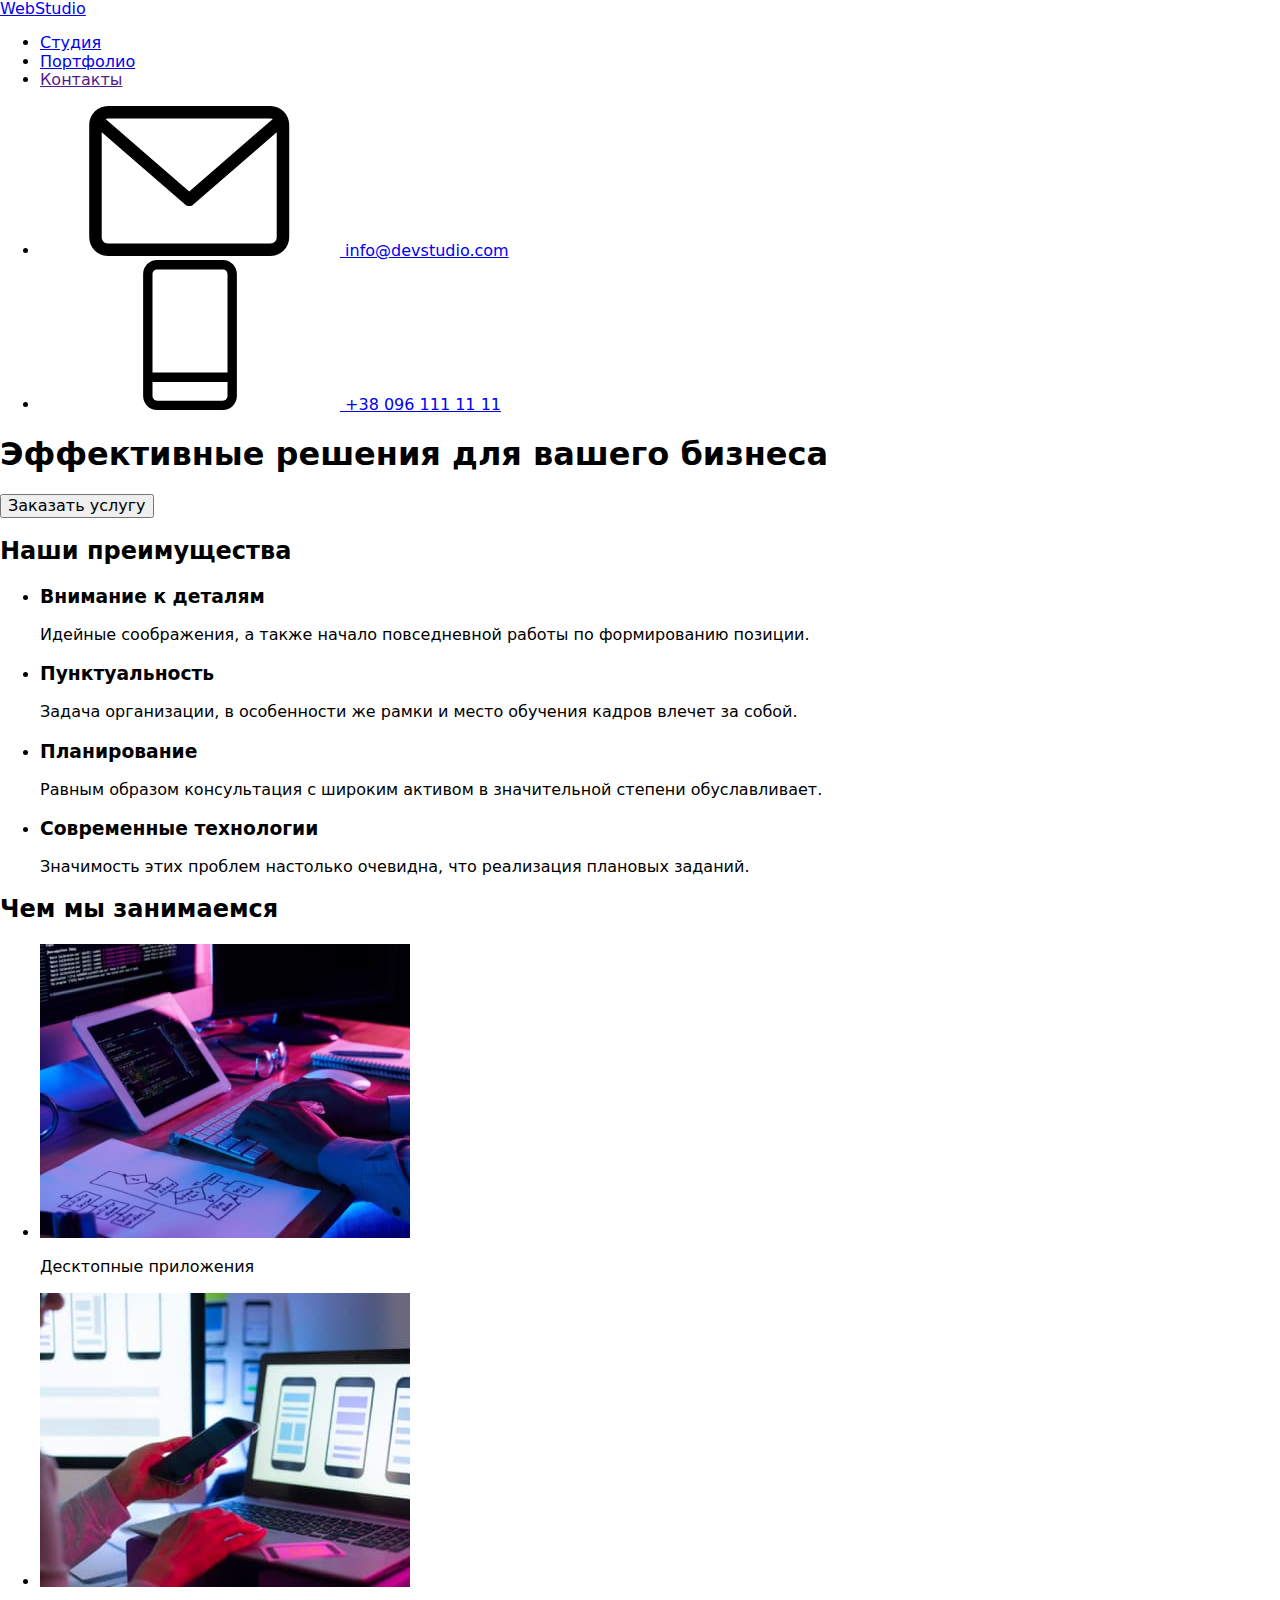
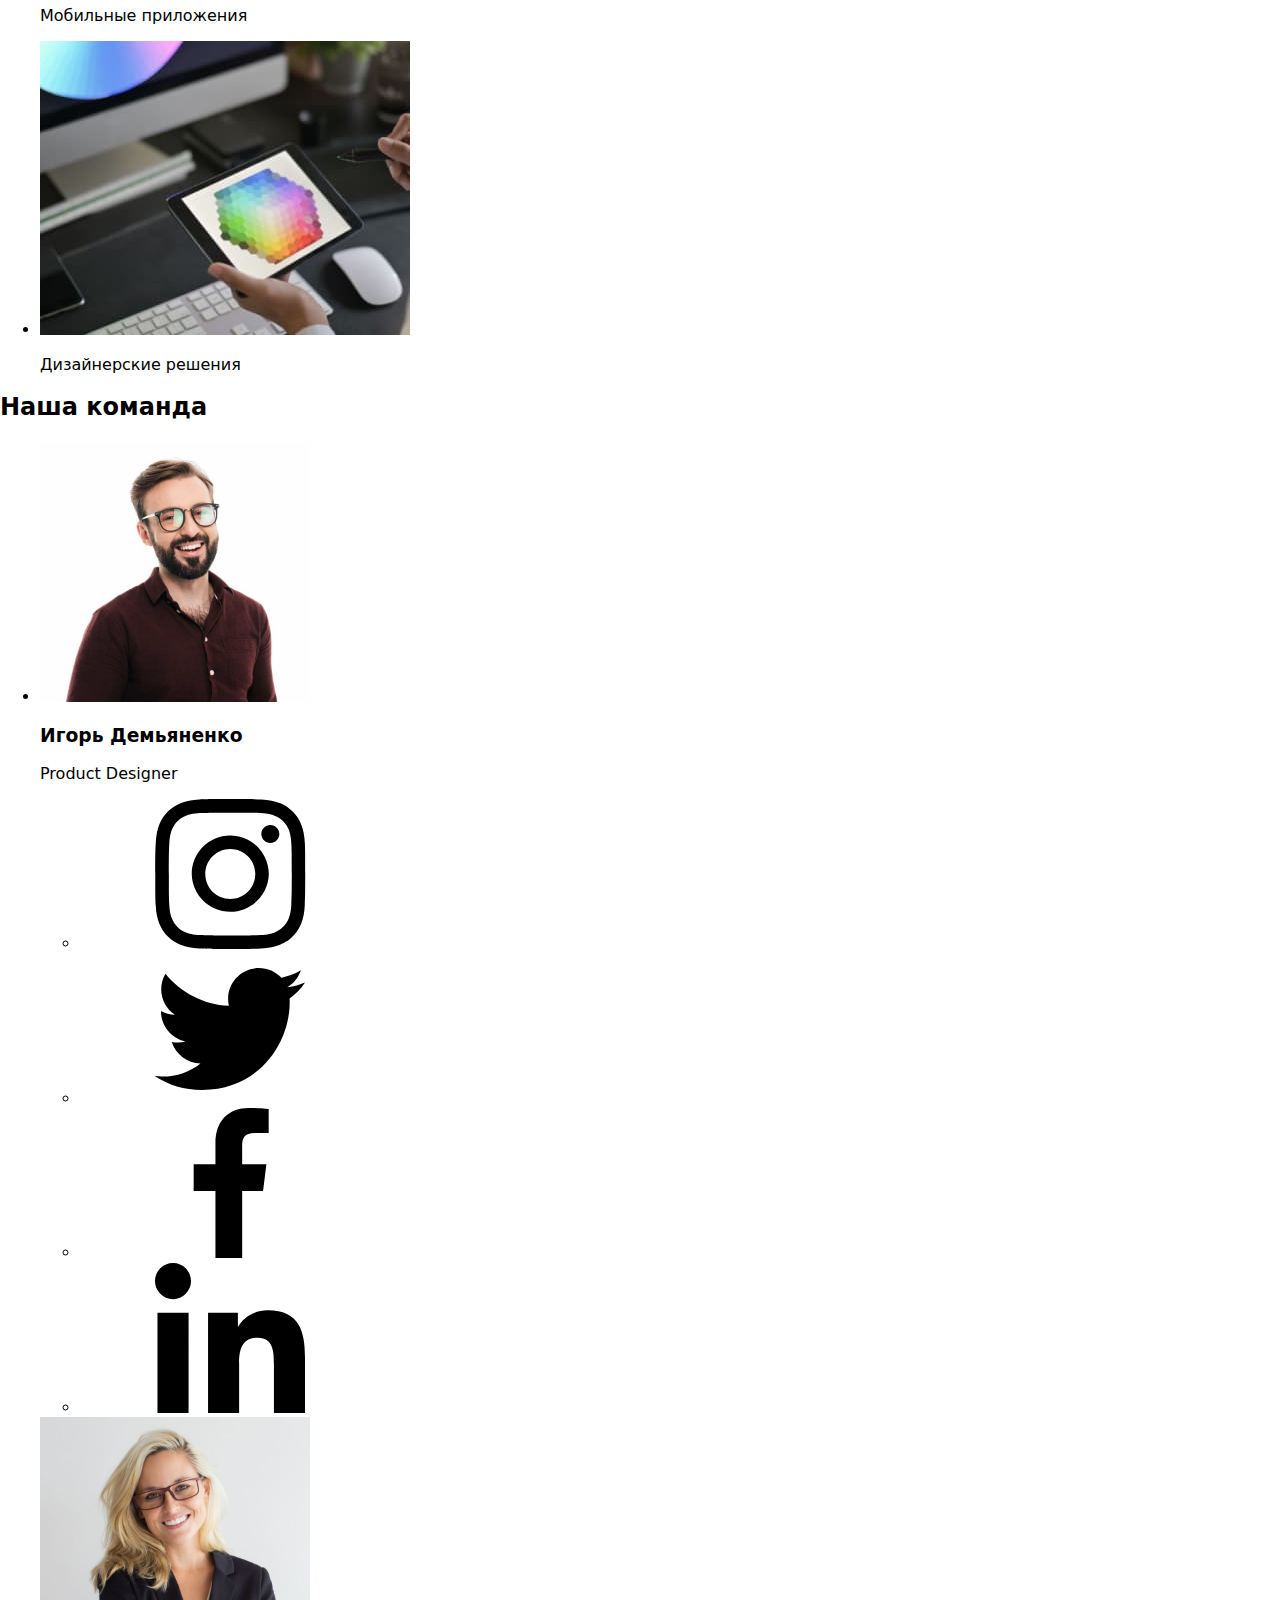
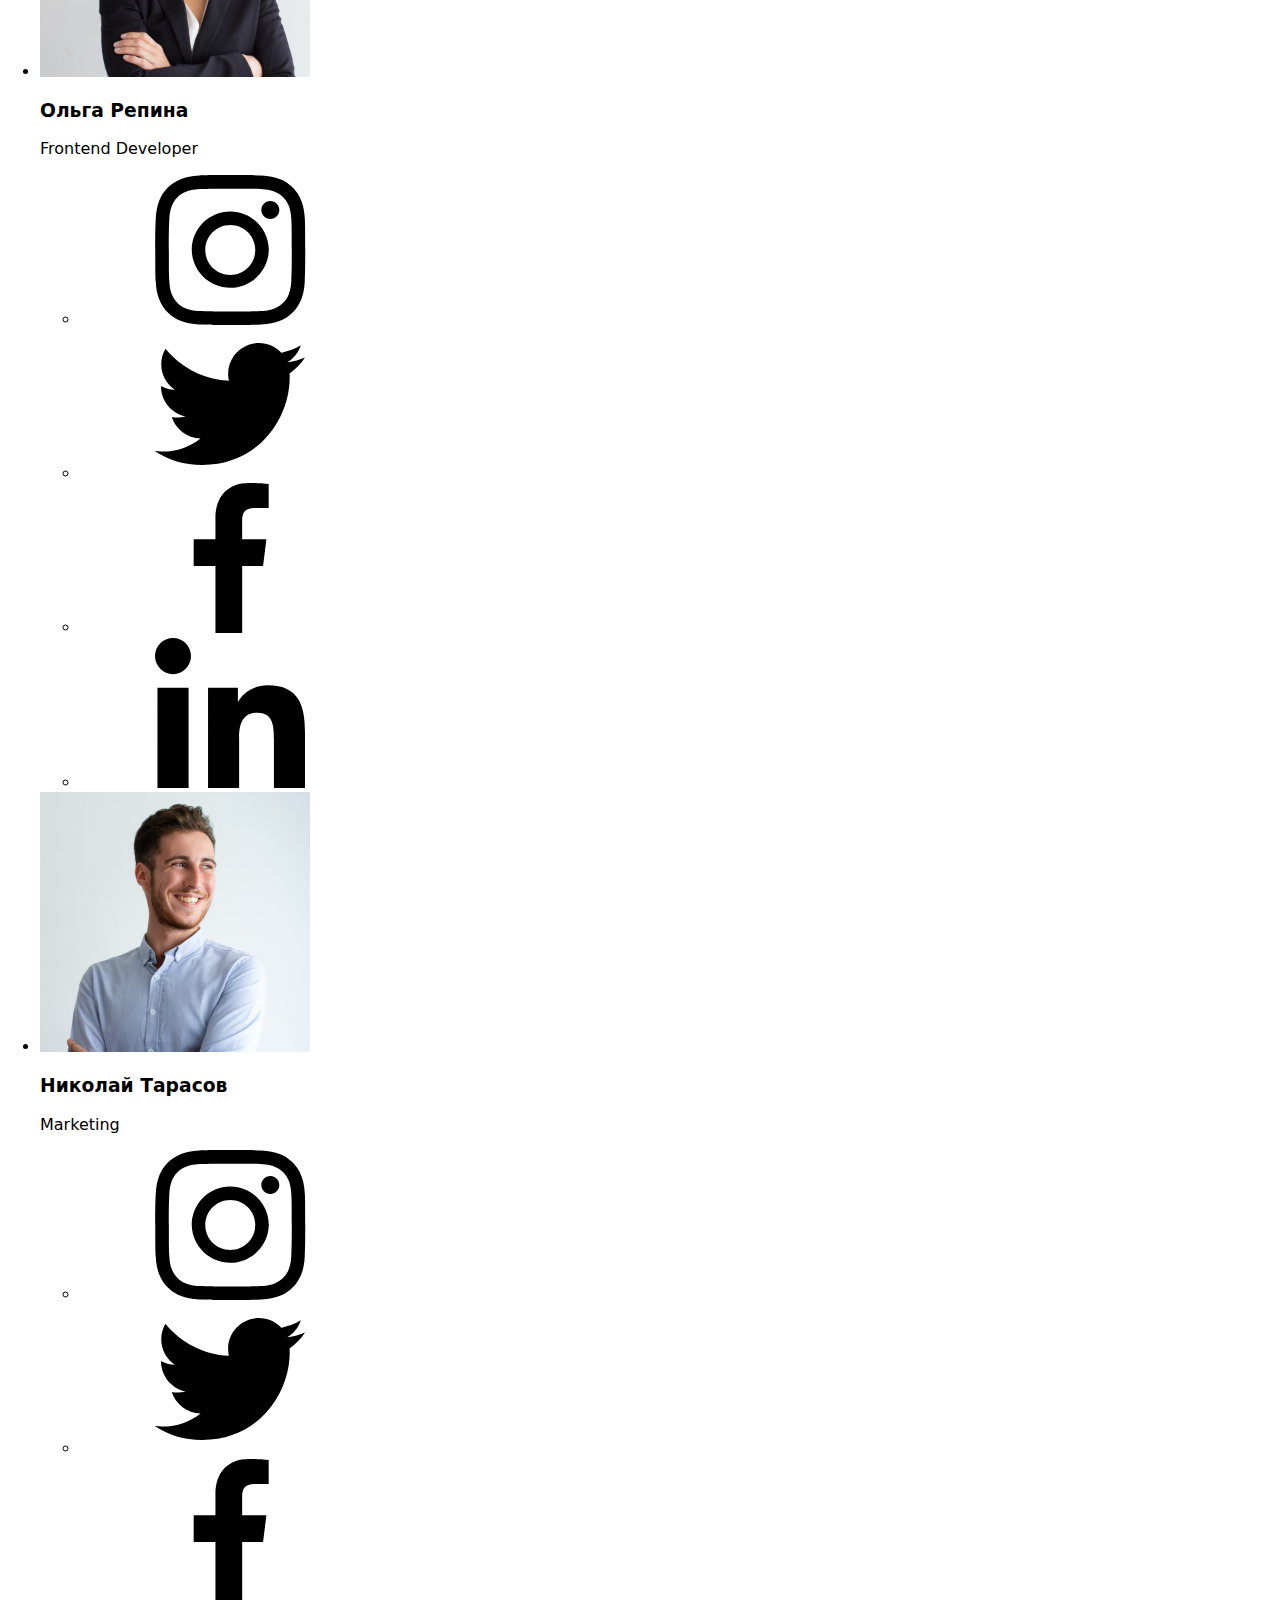
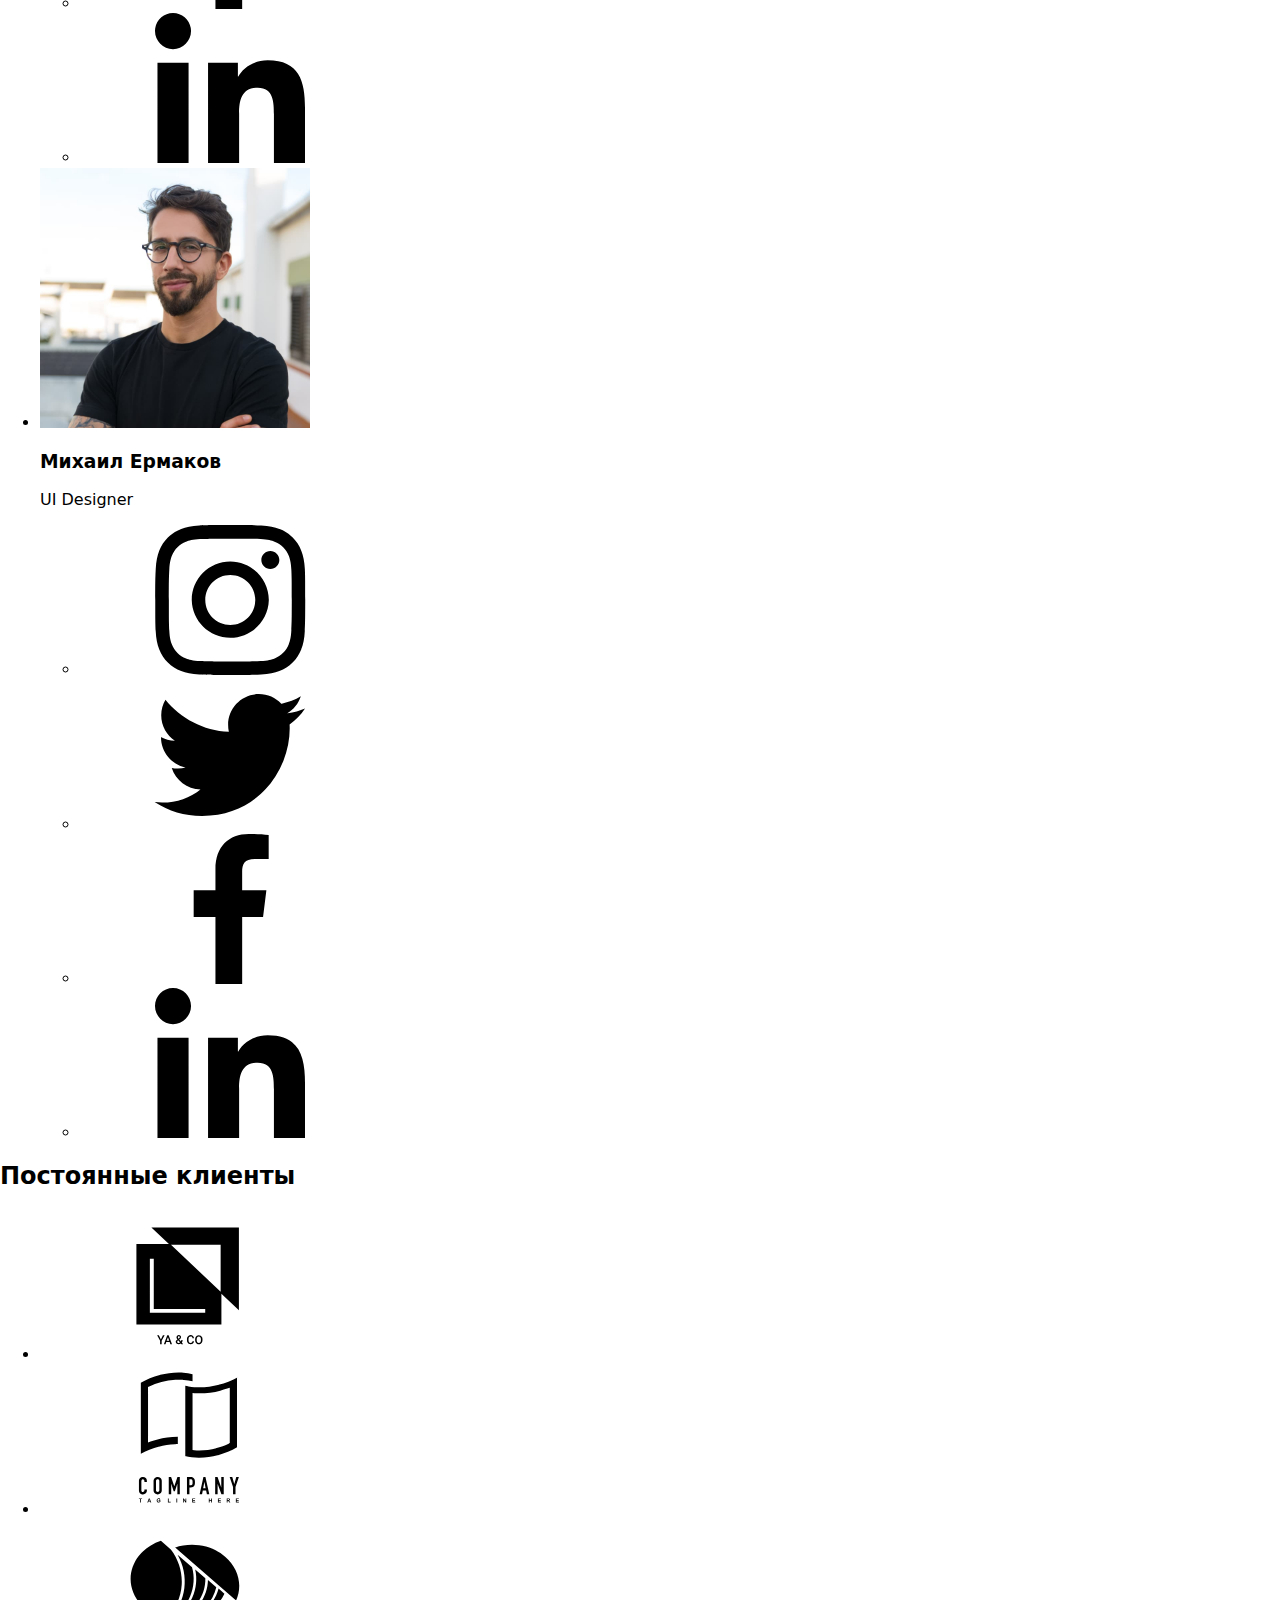
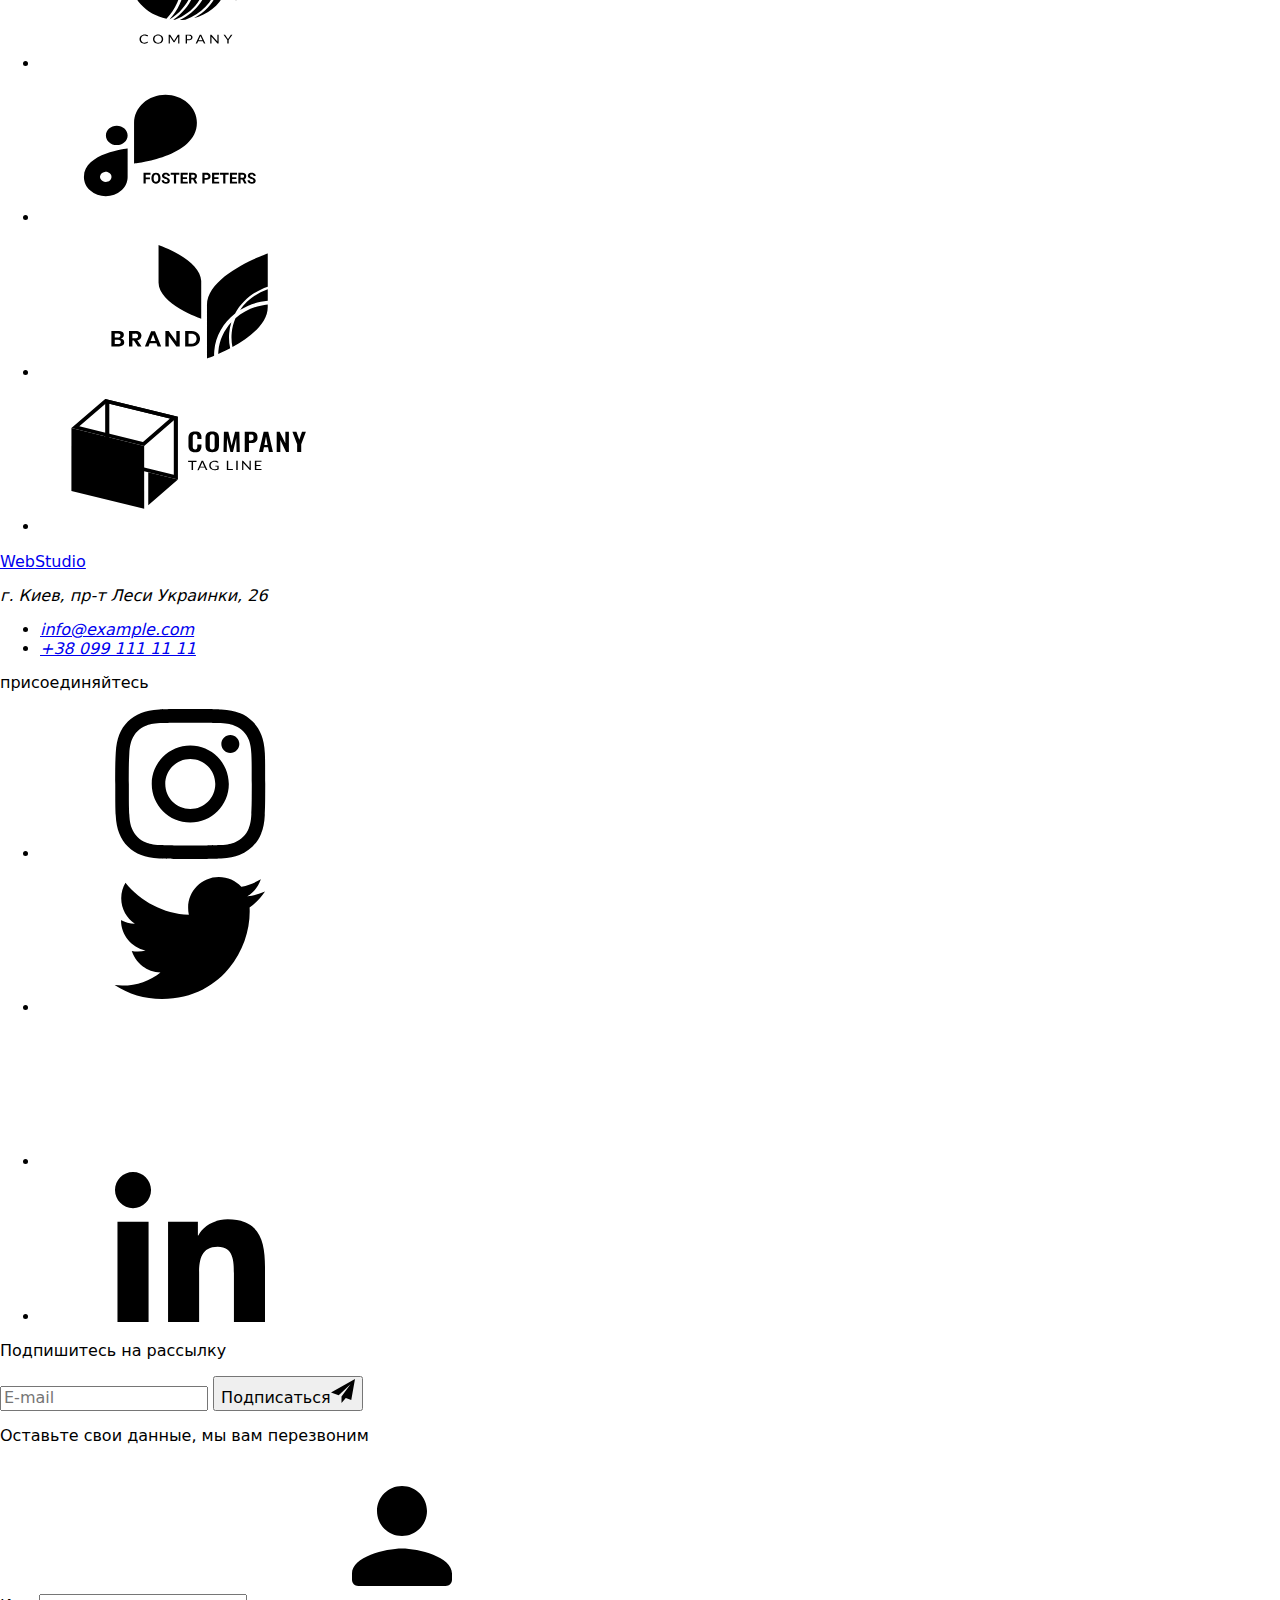
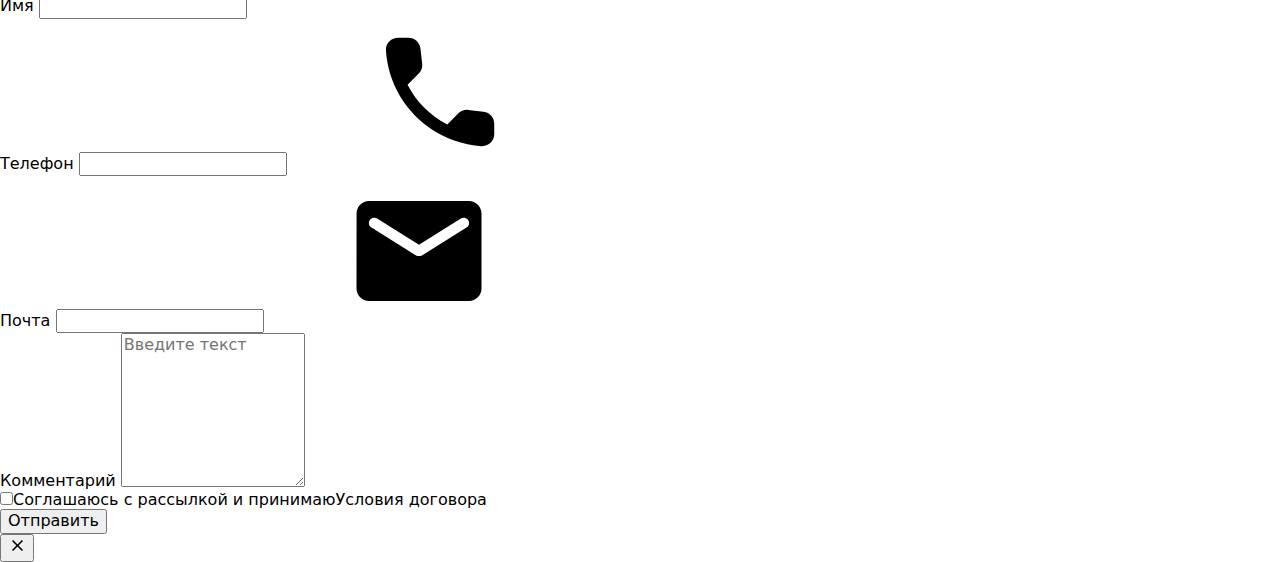
==== index.html @ dcd9d7fb "добавляет стартовые файлы" ====
<!DOCTYPE html>
<html lang="ru">
  <head>
    <meta charset="UTF-8" />
    <meta http-equiv="X-UA-Compatible" content="IE=edge" />
    <meta name="viewport" content="width=device-width, initial-scale=1.0" />
    <title>WebStudio</title>
    <link
      href="https://fonts.googleapis.com/css2?family=Raleway:wght@700&family=Roboto:wght@400;500;700;900&display=swap"
      rel="stylesheet"
    />
    <link
      rel="stylesheet"
      href="https://cdnjs.cloudflare.com/ajax/libs/modern-normalize/1.1.0/modern-normalize.min.css"
    />
    <link rel="stylesheet" href="./css/styless.css" />
  </head>
  <body>
    <header class="header">
      <div class="container">
        <nav class="navigation">
          <a href="./index.html" class="logo"
            >Web<span class="logo__text logo__text--black">Studio</span>
          </a>
          <ul class="navigator__list">
            <li class="navigator__item">
              <a href="./index.html" class="navigator__link navigator__link--current">Студия</a>
            </li>
            <li class="navigator__item">
              <a href="./portfolio.html" class="navigator__link">Портфолио</a>
            </li>
            <li class="navigator__item"><a href="" class="navigator__link">Контакты</a></li>
          </ul>
        </nav>
        <ul class="address">
          <li class="address__item">
            <a href="mailto:https://info@devstudio.com" class="address__link"
              ><svg class="address__icon"><use href="./images/icons.svg#envelopehover"></use></svg>
              info@devstudio.com</a
            >
          </li>
          <li class="address__item">
            <a href="tel:+380961111111" class="address__link"
              ><svg class="address__icon">
                <use href="./images/icons.svg#mob"></use>
              </svg>
              +38 096 111 11 11</a
            >
          </li>
        </ul>
      </div>
    </header>
    <main class="main">
      <section class="section">
        <div class="container">
          <h1 class="hero">Эффективные решения для вашего бизнеса</h1>
          <button type="button" class="button prymery" data-modal-open>Заказать услугу</button>
        </div>
      </section>
      <section class="section">
        <div class="container">
          <h2 class="visually-hidden section-tittle">Наши преимущества</h2>
          <ul class="feature list">
            <li class="item icon-antenna">
              <h3 class="tittle">Внимание к деталям</h3>
              <p class="text">
                Идейные соображения, а также начало повседневной работы по формированию позиции.
              </p>
            </li>
            <li class="item icon-clock">
              <h3 class="tittle">Пунктуальность</h3>
              <p class="text">
                Задача организации, в особенности же рамки и место обучения кадров влечет за собой.
              </p>
            </li>
            <li class="item icon-diagram">
              <h3 class="tittle">Планирование</h3>
              <p class="text">
                Равным образом консультация с широким активом в значительной степени обуславливает.
              </p>
            </li>
            <li class="item icon-astronaut">
              <h3 class="tittle">Современные технологии</h3>
              <p class="text">
                Значимость этих проблем настолько очевидна, что реализация плановых заданий.
              </p>
            </li>
          </ul>
        </div>
      </section>
      <section class="section">
        <div class="container">
          <h2 class="section-tittle">Чем мы занимаемся</h2>
          <ul class="studio list">
            <li class="items">
              <div class="thumbs">
                <img src="./images/logo1.jpg" alt="Десктопные приложения" width="370" />
                <p class="text-thumbs">Десктопные приложения</p>
              </div>
            </li>

            <li class="items">
              <div class="thumbs">
                <img src="./images/logo2.jpg" alt="Мобильные приложения" width="370" />
                <p class="text-thumbs">Мобильные приложения</p>
              </div>
            </li>
            <li class="items">
              <div class="thumbs">
                <img src="./images/logo3.jpg" alt="Дизайнерские решения" width="370" />
                <p class="text-thumbs">Дизайнерские решения</p>
              </div>
            </li>
          </ul>
        </div>
      </section>
      <section class="section-comand">
        <div class="container">
          <h2 class="section-tittle">Наша команда</h2>
          <ul class="cards list">
            <li class="command">
              <img src="./images/prdes.jpg" alt="Игорь Демьяненко" width="270" />
              <div class="card-contents">
                <h3 class="tittle-command">Игорь Демьяненко</h3>
                <p class="text-studio">Product Designer</p>
                <ul class="actions">
                  <li class="item-social">
                    <a
                      class="social"
                      href=""
                      target="_blank"
                      rel="noopener noreferrer"
                      aria-label="Instagram"
                      ><svg class="social-icon">
                        <use href="./images/icons.svg#instagram"></use>
                      </svg>
                    </a>
                  </li>
                  <li class="item-social">
                    <a
                      class="social"
                      href=""
                      target="_blank"
                      rel="noopener noreferrer"
                      aria-label="Twitter"
                      ><svg class="social-icon"><use href="./images/icons.svg#twitter"></use></svg>
                    </a>
                  </li>
                  <li class="item-social">
                    <a
                      class="social"
                      href=""
                      target="_blank"
                      rel="noopener noreferrer"
                      aria-label="Facebook"
                      ><svg class="social-icon"><use href="./images/icons.svg#facebook"></use></svg>
                    </a>
                  </li>
                  <li class="item-social">
                    <a
                      class="social"
                      href=""
                      target="_blank"
                      rel="noopener noreferrer"
                      aria-label="Linkedin"
                      ><svg class="social-icon"><use href="./images/icons.svg#linkedin"></use></svg>
                    </a>
                  </li>
                </ul>
              </div>
            </li>
            <li class="command">
              <img src="./images/frdev.jpg" alt="Ольга Репина" width="270" />
              <div class="card-contents">
                <h3 class="tittle-command">Ольга Репина</h3>
                <p class="text-studio">Frontend Developer</p>
                <ul class="actions">
                  <li class="item-social">
                    <a
                      class="social"
                      href=""
                      target="_blank"
                      rel="noopener noreferrer"
                      aria-label="Instagram"
                      ><svg class="social-icon">
                        <use href="./images/icons.svg#instagram"></use>
                      </svg>
                    </a>
                  </li>
                  <li class="item-social">
                    <a
                      class="social"
                      href=""
                      target="_blank"
                      rel="noopener noreferrer"
                      aria-label="Twitter"
                      ><svg class="social-icon"><use href="./images/icons.svg#twitter"></use></svg>
                    </a>
                  </li>
                  <li class="item-social">
                    <a
                      class="social"
                      href=""
                      target="_blank"
                      rel="noopener noreferrer"
                      aria-label="Facebook"
                      ><svg class="social-icon"><use href="./images/icons.svg#facebook"></use></svg>
                    </a>
                  </li>
                  <li class="item-social">
                    <a
                      class="social"
                      href=""
                      target="_blank"
                      rel="noopener noreferrer"
                      aria-label="Linkedin"
                      ><svg class="social-icon"><use href="./images/icons.svg#linkedin"></use></svg>
                    </a>
                  </li>
                </ul>
              </div>
            </li>
            <li class="command">
              <img src="./images/marc.jpg" alt="Николай Тарасов" width="270" />
              <div class="card-contents">
                <h3 class="tittle-command">Николай Тарасов</h3>
                <p class="text-studio">Marketing</p>
                <ul class="actions">
                  <li class="item-social">
                    <a
                      class="social"
                      href=""
                      target="_blank"
                      rel="noopener noreferrer"
                      aria-label="Instagram"
                      ><svg class="social-icon">
                        <use href="./images/icons.svg#instagram"></use>
                      </svg>
                    </a>
                  </li>
                  <li class="item-social">
                    <a
                      class="social"
                      href=""
                      target="_blank"
                      rel="noopener noreferrer"
                      aria-label="Twitter"
                      ><svg class="social-icon"><use href="./images/icons.svg#twitter"></use></svg>
                    </a>
                  </li>
                  <li class="item-social">
                    <a
                      class="social"
                      href=""
                      target="_blank"
                      rel="noopener noreferrer"
                      aria-label="Facebook"
                      ><svg class="social-icon"><use href="./images/icons.svg#facebook"></use></svg>
                    </a>
                  </li>
                  <li class="item-social">
                    <a
                      class="social"
                      href=""
                      target="_blank"
                      rel="noopener noreferrer"
                      aria-label="Linkedin"
                      ><svg class="social-icon"><use href="./images/icons.svg#linkedin"></use></svg>
                    </a>
                  </li>
                </ul>
              </div>
            </li>
            <li class="command">
              <img src="./images/ui.jpg" alt="Михаил Ермаков" width="270" />
              <div class="card-contents">
                <h3 class="tittle-command">Михаил Ермаков</h3>
                <p class="text-studio">UI Designer</p>
                <ul class="actions">
                  <li class="item-social">
                    <a
                      class="social"
                      href=""
                      target="_blank"
                      rel="noopener noreferrer"
                      aria-label="Instagram"
                      ><svg class="social-icon">
                        <use href="./images/icons.svg#instagram"></use>
                      </svg>
                    </a>
                  </li>
                  <li class="item-social">
                    <a
                      class="social"
                      href=""
                      target="_blank"
                      rel="noopener noreferrer"
                      aria-label="Twitter"
                      ><svg class="social-icon"><use href="./images/icons.svg#twitter"></use></svg>
                    </a>
                  </li>
                  <li class="item-social">
                    <a
                      class="social"
                      href=""
                      target="_blank"
                      rel="noopener noreferrer"
                      aria-label="Facebook"
                      ><svg class="social-icon"><use href="./images/icons.svg#facebook"></use></svg>
                    </a>
                  </li>
                  <li class="item-social">
                    <a
                      class="social"
                      href=""
                      target="_blank"
                      rel="noopener noreferrer"
                      aria-label="Linkedin"
                      ><svg class="social-icon"><use href="./images/icons.svg#linkedin"></use></svg>
                    </a>
                  </li>
                </ul>
              </div>
            </li>
          </ul>
        </div>
      </section>
      <section class="section">
        <div class="container">
          <h2 class="section-tittle">Постоянные клиенты</h2>
          <ul class="actions">
            <li class="item-clients">
              <a class="clients" href="" target="_blank" rel="noopener noreferrer" aria-label=""
                ><svg class="clients-icon">
                  <use href="./images/icons.svg#logo"></use>
                </svg>
              </a>
            </li>
            <li class="item-clients">
              <a class="clients" href="" target="_blank" rel="noopener noreferrer" aria-label="">
                <svg class="clients-icon"><use href="./images/icons.svg#logo1"></use></svg>
              </a>
            </li>
            <li class="item-clients">
              <a class="clients" href="" target="_blank" rel="noopener noreferrer" aria-label="">
                <svg class="clients-icon"><use href="./images/icons.svg#logo2"></use></svg>
              </a>
            </li>
            <li class="item-clients">
              <a class="clients" href="" target="_blank" rel="noopener noreferrer" aria-label="">
                <svg class="clients-icon"><use href="./images/icons.svg#logo3"></use></svg>
              </a>
            </li>
            <li class="item-clients">
              <a class="clients" href="" target="_blank" rel="noopener noreferrer" aria-label="">
                <svg class="clients-icon"><use href="./images/icons.svg#logo4"></use></svg>
              </a>
            </li>
            <li class="item-clients">
              <a class="clients" href="" target="_blank" rel="noopener noreferrer" aria-label="">
                <svg class="clients-icon"><use href="./images/icons.svg#logo5"></use></svg>
              </a>
            </li>
          </ul>
        </div>
      </section>
    </main>
    <footer class="footer">
      <div class="container foot">
        <div class="list-address">
          <a href="./index.html" class="logo link">Web<span class="logo-white">Studio</span></a>
          <address>
            <p class="text-foot">г. Киев, пр-т Леси Украинки, 26</p>
            <ul class="address list">
              <li class="address">
                <a href="mailto:info@example.com" class="address-link">info@example.com</a>
              </li>
              <li class="address">
                <a href="tel:+380961111111" class="address-link">+38 099 111 11 11</a>
              </li>
            </ul>
          </address>
        </div>
        <div class="join-icon">
          <p class="join">присоединяйтесь</p>
          <ul class="actions">
            <li class="item-footer">
              <a
                class="social"
                href=""
                target="_blank"
                rel="noopener noreferrer"
                aria-label="Instagram"
                ><svg class="icon-footer"><use href="./images/icons.svg#instagram1"></use></svg>
              </a>
            </li>
            <li class="item-footer">
              <a
                class="social"
                href=""
                target="_blank"
                rel="noopener noreferrer"
                aria-label="Twitter"
                ><svg class="icon-footer"><use href="./images/icons.svg#twitter1"></use></svg>
              </a>
            </li>
            <li class="item-footer">
              <a
                class="social"
                href=""
                target="_blank"
                rel="noopener noreferrer"
                aria-label="Facebook"
                ><svg class="icon-footer"><use href="./images/icons.svg#facebook1"></use></svg>
              </a>
            </li>
            <li class="item-footer">
              <a
                class="social"
                href=""
                target="_blank"
                rel="noopener noreferrer"
                aria-label="Linkedin"
                ><svg class="icon-footer"><use href="./images/icons.svg#linkedin1"></use></svg>
              </a>
            </li>
          </ul>
        </div>
        <div class="send">
          <p class="send-text">Подпишитесь на рассылку</p>
          <form>
            <input class="send-input" type="email" placeholder="E-mail" />
            <button class="send-button" type="button">
              Подписаться<svg class="send-icon" width="24" height="24">
                <use href="./images/icons.svg#send"></use>
              </svg>
            </button>
          </form>
        </div>
      </div>
    </footer>
    <div class="backdrop is-hidden" data-modal>
      <div class="modal">
        <form class="form">
          <p class="text-modal">Оставьте свои данные, мы вам перезвоним</p>
          <div class="form-field">
            <label class="form-label" for="name">Имя</label>
            <input class="form-input" type="text" name="name" id="name" />
            <label class="form-icon" for="name">
              <svg class="input-svg"><use href="./images/icons.svg#person"></use></svg>
            </label>
          </div>
          <div class="form-field">
            <label class="form-label" for="tel">Телефон</label>
            <input class="form-input" type="tel" name="tel" id="tel" />
            <label class="form-icon"
              ><svg class="input-svg"><use href="./images/icons.svg#phone"></use></svg>
            </label>
          </div>
          <div class="form-field">
            <label class="form-label" for="mail">Почта</label>
            <input class="form-input" type="email" name="mail" id="mail" />
            <label class="form-icon"
              ><svg class="input-svg"><use href="./images/icons.svg#email"></use></svg>
            </label>
          </div>
          <div class="textarea-field">
            <label class="form-label" for="comment">Комментарий</label>
            <textarea
              class="textarea"
              name="comment"
              id="comment"
              rows="8"
              placeholder="Введите текст"
            ></textarea>
          </div>
          <div class="form-field">
            <label class="checkbox-label">
              <input class="checkbox" type="checkbox" name="check" /><span class="check-icon"></span
              >Соглашаюсь с рассылкой и принимаю<span class="conditions"
                >Условия договора</span
              ></label
            >
          </div>
          <button class="submit" type="submit">Отправить</button>
        </form>

        <button class="close" data-modal-close>
          <svg class="icon-close" width="18px" height="18px">
            <use href="./images/icons.svg#close3"></use>
          </svg>
        </button>
      </div>
    </div>

    <script src="./js/modal.js"></script>
  </body>
</html>
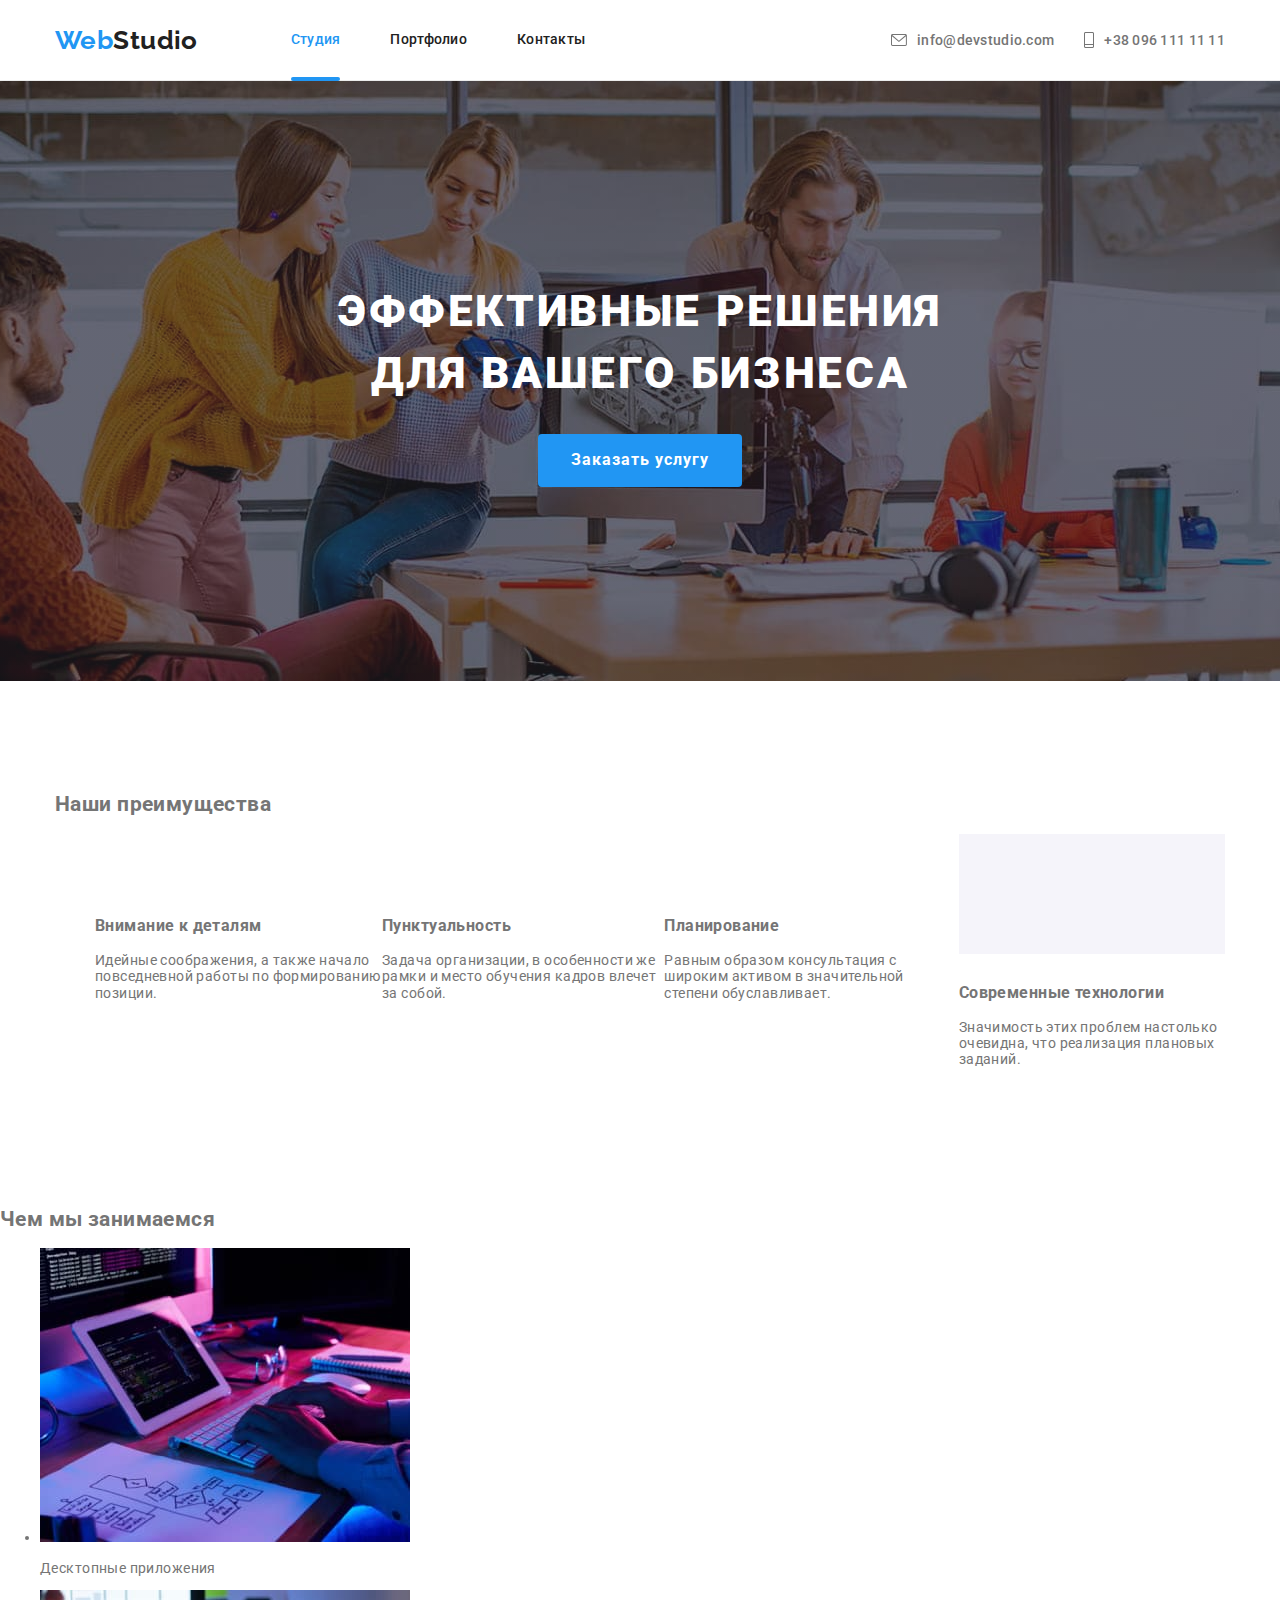
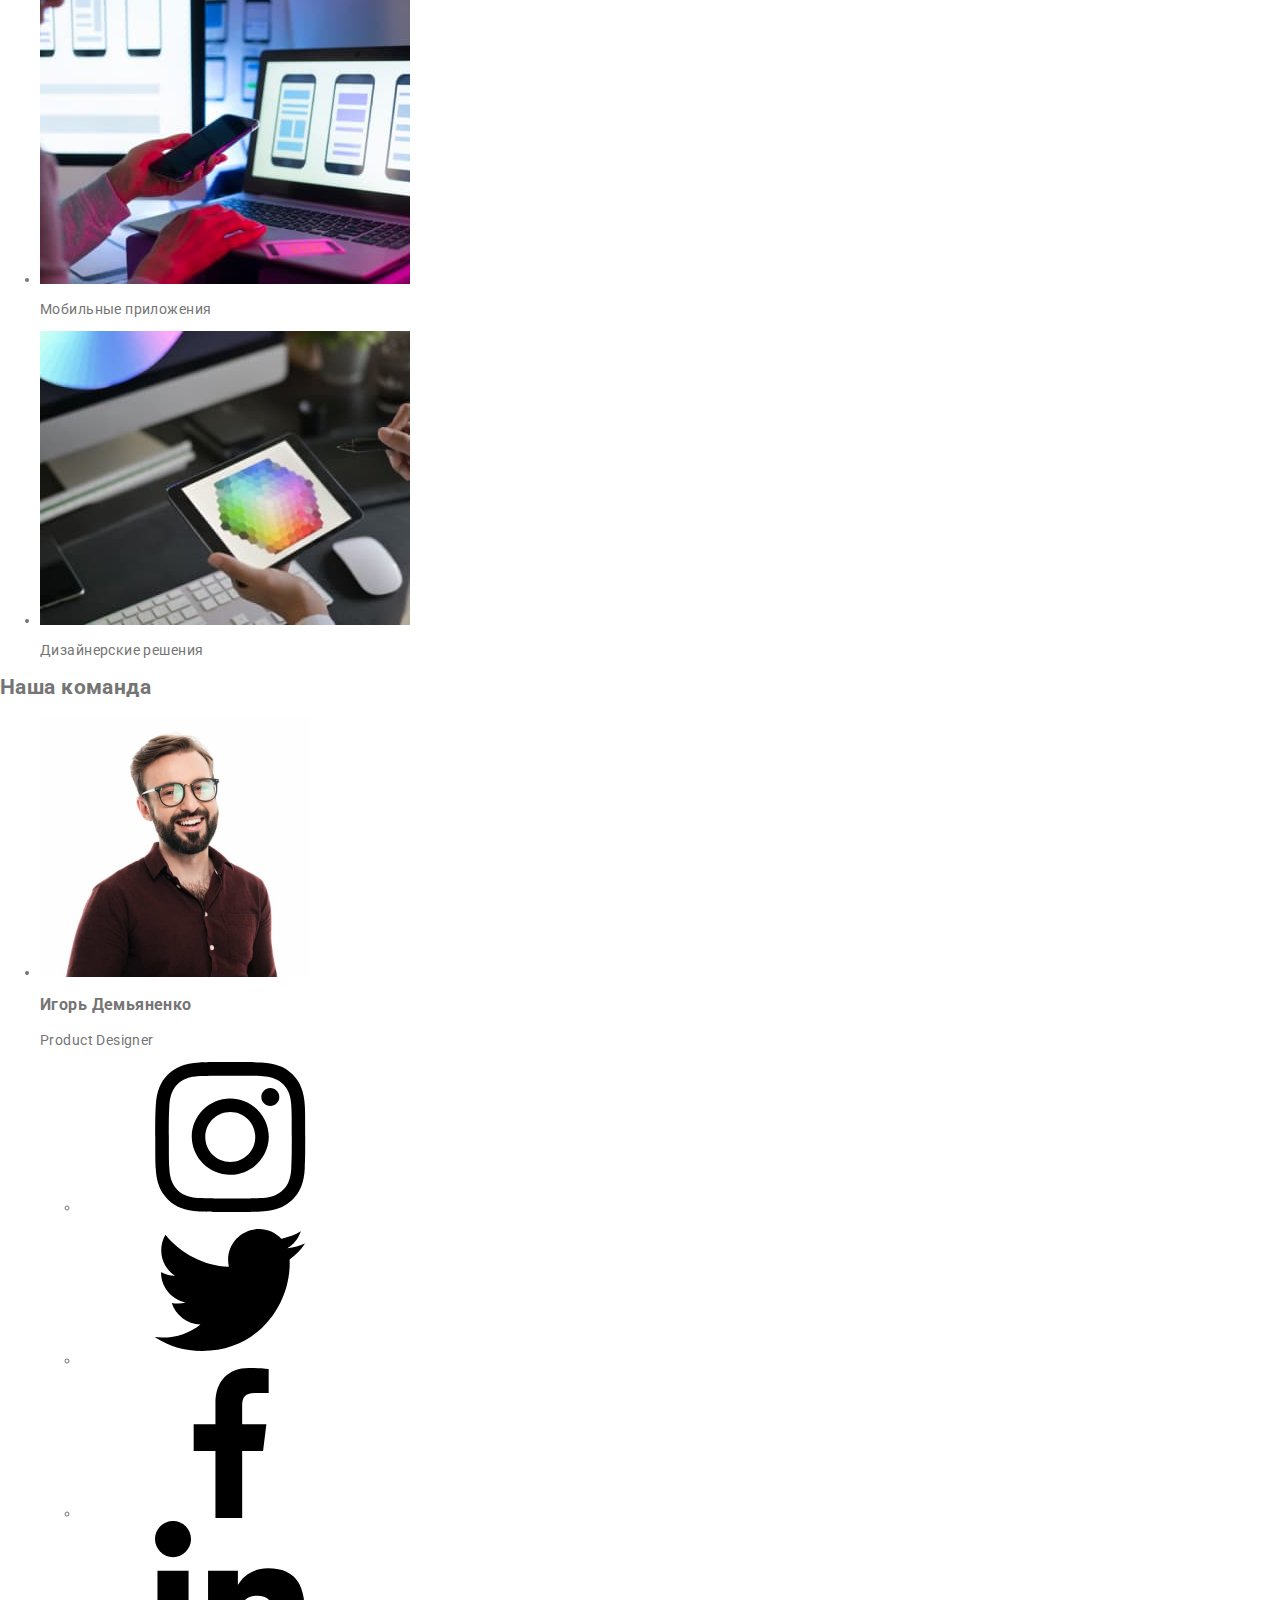
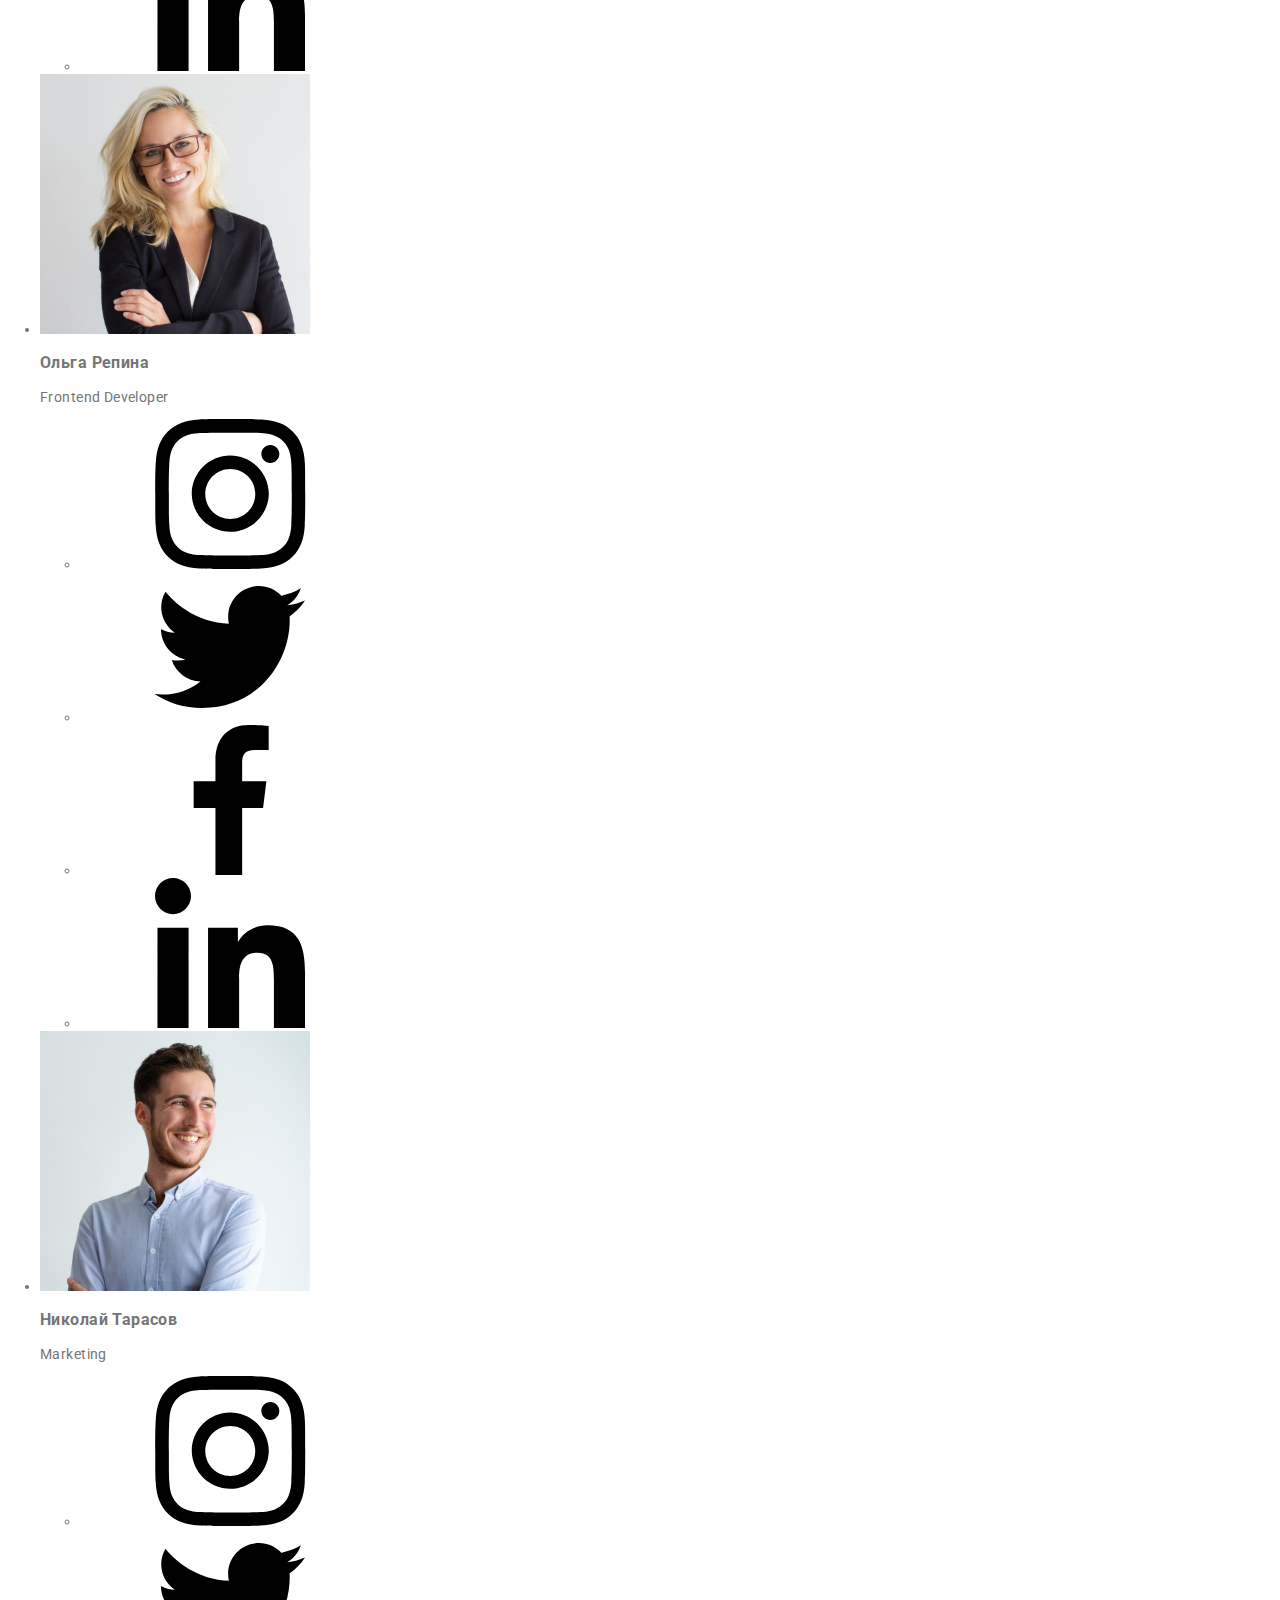
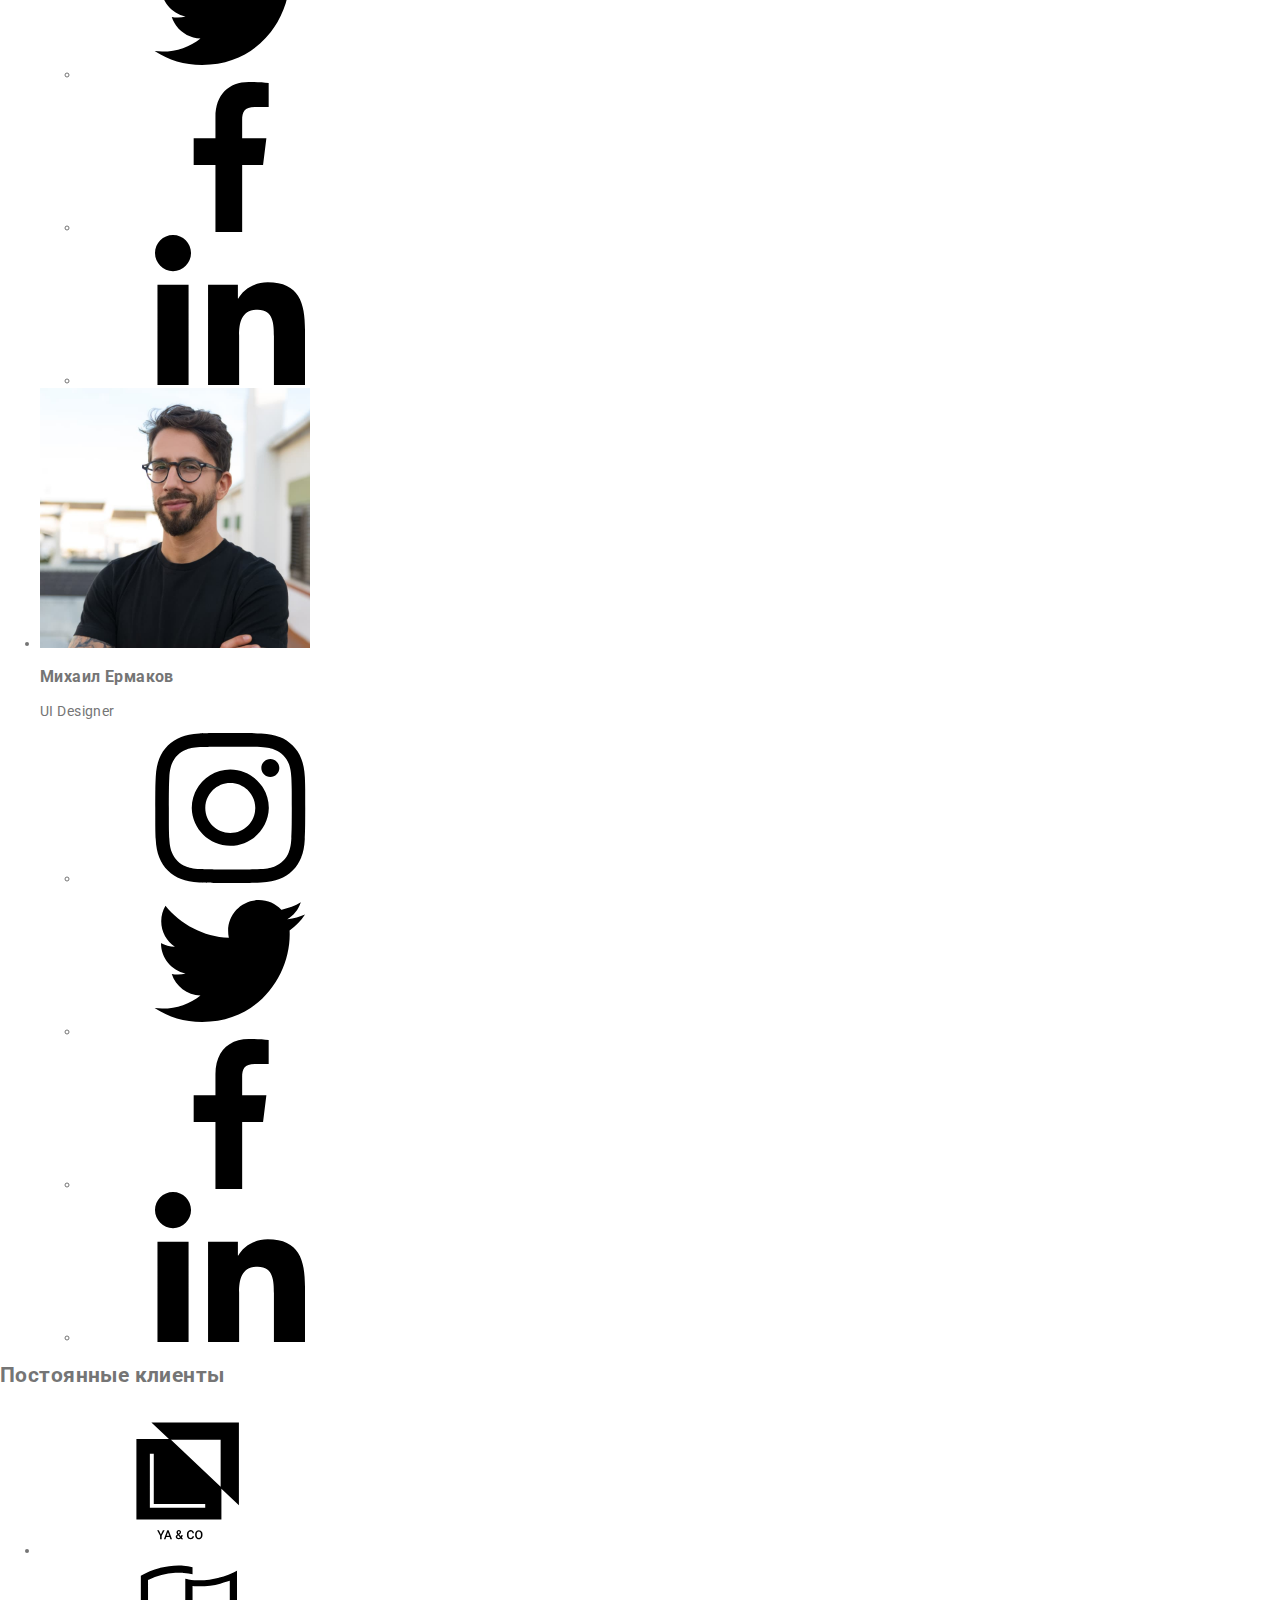
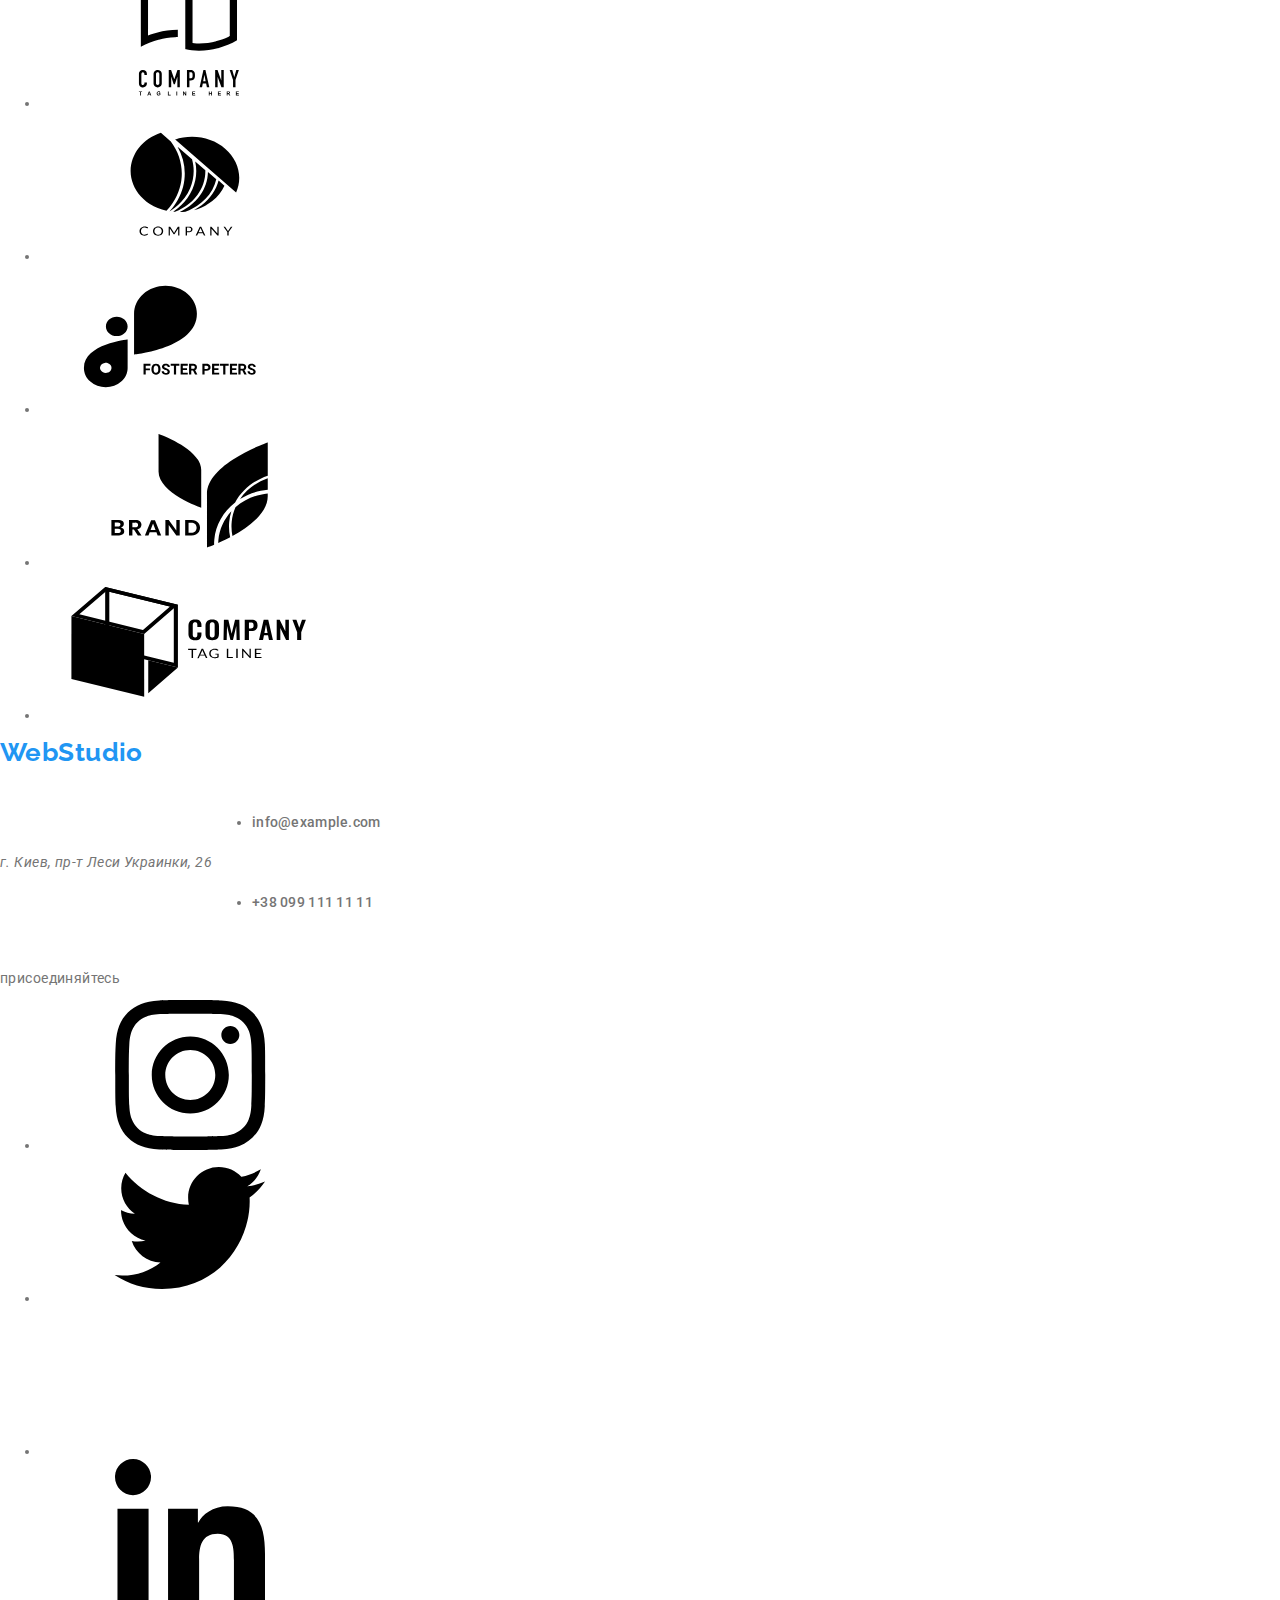
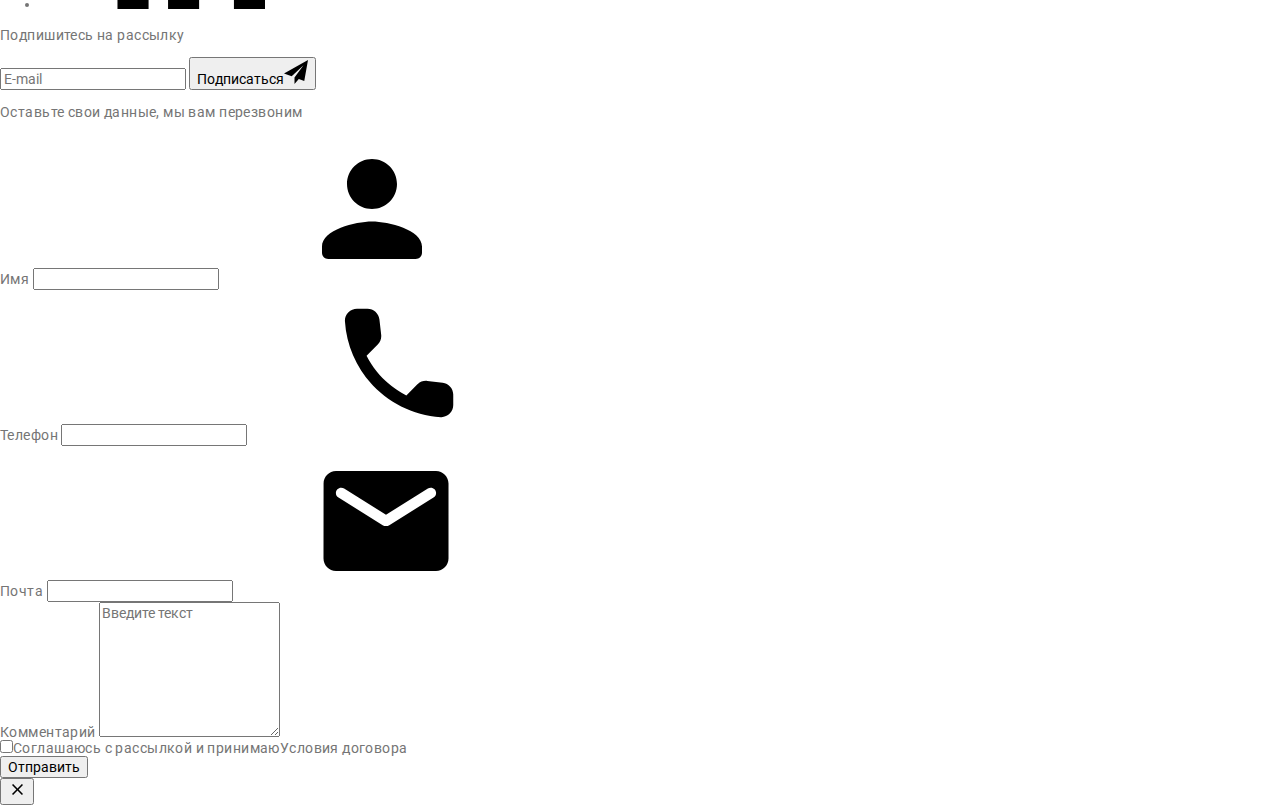
==== commit f30d1204: "scss файли" ====
--- a/index.html
+++ b/index.html
@@ -13,35 +13,37 @@
       rel="stylesheet"
       href="https://cdnjs.cloudflare.com/ajax/libs/modern-normalize/1.1.0/modern-normalize.min.css"
     />
-    <link rel="stylesheet" href="./css/styless.css" />
+    <link rel="stylesheet" href="./css/main.min.css" />
   </head>
   <body>
     <header class="header">
-      <div class="container">
-        <nav class="navigation">
+      <div class="header__container">
+        <nav class="header__nav">
           <a href="./index.html" class="logo"
             >Web<span class="logo__text logo__text--black">Studio</span>
           </a>
-          <ul class="navigator__list">
-            <li class="navigator__item">
-              <a href="./index.html" class="navigator__link navigator__link--current">Студия</a>
-            </li>
-            <li class="navigator__item">
-              <a href="./portfolio.html" class="navigator__link">Портфолио</a>
-            </li>
-            <li class="navigator__item"><a href="" class="navigator__link">Контакты</a></li>
+          <ul class="header__list">
+            <li class="header__item">
+              <a href="./index.html" class="header__link header__link--current">Студия</a>
+            </li>
+            <li class="header__item">
+              <a href="./portfolio.html" class="header__link">Портфолио</a>
+            </li>
+            <li class="header__item"><a href="" class="header__link">Контакты</a></li>
           </ul>
         </nav>
-        <ul class="address">
+        <ul class="address header__address">
           <li class="address__item">
             <a href="mailto:https://info@devstudio.com" class="address__link"
-              ><svg class="address__icon"><use href="./images/icons.svg#envelopehover"></use></svg>
+              ><svg class="address__icon-envelope">
+                <use href="./images/icons.svg#envelopehover"></use>
+              </svg>
               info@devstudio.com</a
             >
           </li>
           <li class="address__item">
             <a href="tel:+380961111111" class="address__link"
-              ><svg class="address__icon">
+              ><svg class="address__icon-mob">
                 <use href="./images/icons.svg#mob"></use>
               </svg>
               +38 096 111 11 11</a
@@ -51,314 +53,400 @@
       </div>
     </header>
     <main class="main">
-      <section class="section">
-        <div class="container">
-          <h1 class="hero">Эффективные решения для вашего бизнеса</h1>
-          <button type="button" class="button prymery" data-modal-open>Заказать услугу</button>
+      <section class="hero hero--overlay">
+        <div class="hero__container">
+          <h1 class="hero__title">Эффективные решения для вашего бизнеса</h1>
+          <button type="button" class="hero__button hero__button--prymery" data-modal-open>
+            Заказать услугу
+          </button>
         </div>
       </section>
-      <section class="section">
-        <div class="container">
-          <h2 class="visually-hidden section-tittle">Наши преимущества</h2>
-          <ul class="feature list">
-            <li class="item icon-antenna">
-              <h3 class="tittle">Внимание к деталям</h3>
-              <p class="text">
+      <section class="benefits">
+        <div class="benefits__container">
+          <h2 class="benefits__tittle benefits__title--visually-hidden">Наши преимущества</h2>
+          <ul class="benefits__list">
+            <li class="benefits__item-antena">
+              <h3 class="benefits__title">Внимание к деталям</h3>
+              <p class="benefits__text">
                 Идейные соображения, а также начало повседневной работы по формированию позиции.
               </p>
             </li>
-            <li class="item icon-clock">
-              <h3 class="tittle">Пунктуальность</h3>
-              <p class="text">
+            <li class="benefits__item-clock">
+              <h3 class="benefits__title">Пунктуальность</h3>
+              <p class="benefits__text">
                 Задача организации, в особенности же рамки и место обучения кадров влечет за собой.
               </p>
             </li>
-            <li class="item icon-diagram">
-              <h3 class="tittle">Планирование</h3>
-              <p class="text">
+            <li class="benefits__item-diagram">
+              <h3 class="benefits__title">Планирование</h3>
+              <p class="benefits__text">
                 Равным образом консультация с широким активом в значительной степени обуславливает.
               </p>
             </li>
-            <li class="item icon-astronaut">
-              <h3 class="tittle">Современные технологии</h3>
-              <p class="text">
+            <li class="benefits__item">
+              <h3 class="benefits__title-astronavt">Современные технологии</h3>
+              <p class="benefits__text">
                 Значимость этих проблем настолько очевидна, что реализация плановых заданий.
               </p>
             </li>
           </ul>
         </div>
       </section>
-      <section class="section">
+      <section class="work">
         <div class="container">
-          <h2 class="section-tittle">Чем мы занимаемся</h2>
-          <ul class="studio list">
-            <li class="items">
+          <h2 class="work__title">Чем мы занимаемся</h2>
+          <ul class="work__list">
+            <li class="work__item">
               <div class="thumbs">
-                <img src="./images/logo1.jpg" alt="Десктопные приложения" width="370" />
-                <p class="text-thumbs">Десктопные приложения</p>
+                <img
+                  src="./images/logo1.jpg"
+                  alt="Десктопные приложения"
+                  width="370"
+                  class="thumbs__image"
+                />
+                <p class="thumbs__text">Десктопные приложения</p>
               </div>
             </li>
 
-            <li class="items">
+            <li class="work__item">
               <div class="thumbs">
-                <img src="./images/logo2.jpg" alt="Мобильные приложения" width="370" />
-                <p class="text-thumbs">Мобильные приложения</p>
-              </div>
-            </li>
-            <li class="items">
+                <img
+                  src="./images/logo2.jpg"
+                  alt="Мобильные приложения"
+                  width="370"
+                  class="thumbs__image"
+                />
+                <p class="thumbs__text">Мобильные приложения</p>
+              </div>
+            </li>
+            <li class="work__item">
               <div class="thumbs">
-                <img src="./images/logo3.jpg" alt="Дизайнерские решения" width="370" />
-                <p class="text-thumbs">Дизайнерские решения</p>
+                <img
+                  src="./images/logo3.jpg"
+                  alt="Дизайнерские решения"
+                  width="370"
+                  class="thumbs__image"
+                />
+                <p class="thumb__text">Дизайнерские решения</p>
               </div>
             </li>
           </ul>
         </div>
       </section>
-      <section class="section-comand">
+      <section class="command">
         <div class="container">
-          <h2 class="section-tittle">Наша команда</h2>
-          <ul class="cards list">
+          <h2 class="command__title">Наша команда</h2>
+          <ul class="command__list">
+            <li class="command__item">
+              <img
+                src="./images/prdes.jpg"
+                alt="Игорь Демьяненко"
+                width="270"
+                class="command__image"
+              />
+              <div class="card-contents command__card-content">
+                <h3 class="card-contents__title">Игорь Демьяненко</h3>
+                <p class="card-contents__text">Product Designer</p>
+                <ul class="card-contents__social">
+                  <li class="card-contents__item">
+                    <a
+                      class="card-contents__link"
+                      href=""
+                      target="_blank"
+                      rel="noopener noreferrer"
+                      aria-label="Instagram"
+                      ><svg class="card-contents__icon">
+                        <use href="./images/icons.svg#instagram"></use>
+                      </svg>
+                    </a>
+                  </li>
+                  <li class="card-contents__item">
+                    <a
+                      class="card-contents__link"
+                      href=""
+                      target="_blank"
+                      rel="noopener noreferrer"
+                      aria-label="Twitter"
+                      ><svg class="card-contents__icon">
+                        <use href="./images/icons.svg#twitter"></use>
+                      </svg>
+                    </a>
+                  </li>
+                  <li class="card-contents__item">
+                    <a
+                      class="card-contents__link"
+                      href=""
+                      target="_blank"
+                      rel="noopener noreferrer"
+                      aria-label="Facebook"
+                      ><svg class="card-contents__icon">
+                        <use href="./images/icons.svg#facebook"></use>
+                      </svg>
+                    </a>
+                  </li>
+                  <li class="card-contents__item">
+                    <a
+                      class="card-contents__link"
+                      href=""
+                      target="_blank"
+                      rel="noopener noreferrer"
+                      aria-label="Linkedin"
+                      ><svg class="card-contents__icon">
+                        <use href="./images/icons.svg#linkedin"></use>
+                      </svg>
+                    </a>
+                  </li>
+                </ul>
+              </div>
+            </li>
+            <li class="command__item">
+              <img src="./images/frdev.jpg" alt="Ольга Репина" width="270" class="command__image" />
+              <div class="card-contents command__card-contents">
+                <h3 class="card-contents__title">Ольга Репина</h3>
+                <p class="card-content__text">Frontend Developer</p>
+                <ul class="card-content__social">
+                  <li class="card-content__item">
+                    <a
+                      class="card-content__link"
+                      href=""
+                      target="_blank"
+                      rel="noopener noreferrer"
+                      aria-label="Instagram"
+                      ><svg class="card-content__icon">
+                        <use href="./images/icons.svg#instagram"></use>
+                      </svg>
+                    </a>
+                  </li>
+                  <li class="card-content__item">
+                    <a
+                      class="card-content__link"
+                      href=""
+                      target="_blank"
+                      rel="noopener noreferrer"
+                      aria-label="Twitter"
+                      ><svg class="card_content__icon">
+                        <use href="./images/icons.svg#twitter"></use>
+                      </svg>
+                    </a>
+                  </li>
+                  <li class="card-content__item">
+                    <a
+                      class="card-content__link"
+                      href=""
+                      target="_blank"
+                      rel="noopener noreferrer"
+                      aria-label="Facebook"
+                      ><svg class="card-content__icon">
+                        <use href="./images/icons.svg#facebook"></use>
+                      </svg>
+                    </a>
+                  </li>
+                  <li class="card-content__item">
+                    <a
+                      class="card-content__link"
+                      href=""
+                      target="_blank"
+                      rel="noopener noreferrer"
+                      aria-label="Linkedin"
+                      ><svg class="card-content__icon">
+                        <use href="./images/icons.svg#linkedin"></use>
+                      </svg>
+                    </a>
+                  </li>
+                </ul>
+              </div>
+            </li>
+            <li class="command__item">
+              <img
+                src="./images/marc.jpg"
+                alt="Николай Тарасов"
+                width="270"
+                class="command__image"
+              />
+              <div class="card-contents command__card-contents">
+                <h3 class="card-contents__title">Николай Тарасов</h3>
+                <p class="card-contents__text">Marketing</p>
+                <ul class="card-contents__social">
+                  <li class="card-contents__item">
+                    <a
+                      class="card-contents__link"
+                      href=""
+                      target="_blank"
+                      rel="noopener noreferrer"
+                      aria-label="Instagram"
+                      ><svg class="card-contents__icon">
+                        <use href="./images/icons.svg#instagram"></use>
+                      </svg>
+                    </a>
+                  </li>
+                  <li class="card-contents__item">
+                    <a
+                      class="card-contents__link"
+                      href=""
+                      target="_blank"
+                      rel="noopener noreferrer"
+                      aria-label="Twitter"
+                      ><svg class="card-contents__icon">
+                        <use href="./images/icons.svg#twitter"></use>
+                      </svg>
+                    </a>
+                  </li>
+                  <li class="card-contents__item">
+                    <a
+                      class="card-contents__link"
+                      href=""
+                      target="_blank"
+                      rel="noopener noreferrer"
+                      aria-label="Facebook"
+                      ><svg class="card-contents__icon">
+                        <use href="./images/icons.svg#facebook"></use>
+                      </svg>
+                    </a>
+                  </li>
+                  <li class="card-contents__item">
+                    <a
+                      class="card-contents__link"
+                      href=""
+                      target="_blank"
+                      rel="noopener noreferrer"
+                      aria-label="Linkedin"
+                      ><svg class="card-contents__icon">
+                        <use href="./images/icons.svg#linkedin"></use>
+                      </svg>
+                    </a>
+                  </li>
+                </ul>
+              </div>
+            </li>
             <li class="command">
-              <img src="./images/prdes.jpg" alt="Игорь Демьяненко" width="270" />
-              <div class="card-contents">
-                <h3 class="tittle-command">Игорь Демьяненко</h3>
-                <p class="text-studio">Product Designer</p>
-                <ul class="actions">
-                  <li class="item-social">
-                    <a
-                      class="social"
+              <img src="./images/ui.jpg" alt="Михаил Ермаков" width="270" class="command__image" />
+              <div class="card-contents command__card-contents">
+                <h3 class="card-contents__title">Михаил Ермаков</h3>
+                <p class="card-contents__text">UI Designer</p>
+                <ul class="card-contents__social">
+                  <li class="card-contents__item">
+                    <a
+                      class="card-contents__link"
                       href=""
                       target="_blank"
                       rel="noopener noreferrer"
                       aria-label="Instagram"
-                      ><svg class="social-icon">
+                      ><svg class="card-contents__icon">
                         <use href="./images/icons.svg#instagram"></use>
                       </svg>
                     </a>
                   </li>
-                  <li class="item-social">
-                    <a
-                      class="social"
+                  <li class="card-contents__item">
+                    <a
+                      class="card-contents__link"
                       href=""
                       target="_blank"
                       rel="noopener noreferrer"
                       aria-label="Twitter"
-                      ><svg class="social-icon"><use href="./images/icons.svg#twitter"></use></svg>
-                    </a>
-                  </li>
-                  <li class="item-social">
-                    <a
-                      class="social"
+                      ><svg class="card-contents__icon">
+                        <use href="./images/icons.svg#twitter"></use>
+                      </svg>
+                    </a>
+                  </li>
+                  <li class="card-contents__item">
+                    <a
+                      class="card-contents__link"
                       href=""
                       target="_blank"
                       rel="noopener noreferrer"
                       aria-label="Facebook"
-                      ><svg class="social-icon"><use href="./images/icons.svg#facebook"></use></svg>
-                    </a>
-                  </li>
-                  <li class="item-social">
-                    <a
-                      class="social"
+                      ><svg class="card-contents__icon">
+                        <use href="./images/icons.svg#facebook"></use>
+                      </svg>
+                    </a>
+                  </li>
+                  <li class="card-contents__item">
+                    <a
+                      class="card-contents__link"
                       href=""
                       target="_blank"
                       rel="noopener noreferrer"
                       aria-label="Linkedin"
-                      ><svg class="social-icon"><use href="./images/icons.svg#linkedin"></use></svg>
+                      ><svg class="card-contents__icon">
+                        <use href="./images/icons.svg#linkedin"></use>
+                      </svg>
                     </a>
                   </li>
                 </ul>
               </div>
             </li>
-            <li class="command">
-              <img src="./images/frdev.jpg" alt="Ольга Репина" width="270" />
-              <div class="card-contents">
-                <h3 class="tittle-command">Ольга Репина</h3>
-                <p class="text-studio">Frontend Developer</p>
-                <ul class="actions">
-                  <li class="item-social">
-                    <a
-                      class="social"
-                      href=""
-                      target="_blank"
-                      rel="noopener noreferrer"
-                      aria-label="Instagram"
-                      ><svg class="social-icon">
-                        <use href="./images/icons.svg#instagram"></use>
-                      </svg>
-                    </a>
-                  </li>
-                  <li class="item-social">
-                    <a
-                      class="social"
-                      href=""
-                      target="_blank"
-                      rel="noopener noreferrer"
-                      aria-label="Twitter"
-                      ><svg class="social-icon"><use href="./images/icons.svg#twitter"></use></svg>
-                    </a>
-                  </li>
-                  <li class="item-social">
-                    <a
-                      class="social"
-                      href=""
-                      target="_blank"
-                      rel="noopener noreferrer"
-                      aria-label="Facebook"
-                      ><svg class="social-icon"><use href="./images/icons.svg#facebook"></use></svg>
-                    </a>
-                  </li>
-                  <li class="item-social">
-                    <a
-                      class="social"
-                      href=""
-                      target="_blank"
-                      rel="noopener noreferrer"
-                      aria-label="Linkedin"
-                      ><svg class="social-icon"><use href="./images/icons.svg#linkedin"></use></svg>
-                    </a>
-                  </li>
-                </ul>
-              </div>
-            </li>
-            <li class="command">
-              <img src="./images/marc.jpg" alt="Николай Тарасов" width="270" />
-              <div class="card-contents">
-                <h3 class="tittle-command">Николай Тарасов</h3>
-                <p class="text-studio">Marketing</p>
-                <ul class="actions">
-                  <li class="item-social">
-                    <a
-                      class="social"
-                      href=""
-                      target="_blank"
-                      rel="noopener noreferrer"
-                      aria-label="Instagram"
-                      ><svg class="social-icon">
-                        <use href="./images/icons.svg#instagram"></use>
-                      </svg>
-                    </a>
-                  </li>
-                  <li class="item-social">
-                    <a
-                      class="social"
-                      href=""
-                      target="_blank"
-                      rel="noopener noreferrer"
-                      aria-label="Twitter"
-                      ><svg class="social-icon"><use href="./images/icons.svg#twitter"></use></svg>
-                    </a>
-                  </li>
-                  <li class="item-social">
-                    <a
-                      class="social"
-                      href=""
-                      target="_blank"
-                      rel="noopener noreferrer"
-                      aria-label="Facebook"
-                      ><svg class="social-icon"><use href="./images/icons.svg#facebook"></use></svg>
-                    </a>
-                  </li>
-                  <li class="item-social">
-                    <a
-                      class="social"
-                      href=""
-                      target="_blank"
-                      rel="noopener noreferrer"
-                      aria-label="Linkedin"
-                      ><svg class="social-icon"><use href="./images/icons.svg#linkedin"></use></svg>
-                    </a>
-                  </li>
-                </ul>
-              </div>
-            </li>
-            <li class="command">
-              <img src="./images/ui.jpg" alt="Михаил Ермаков" width="270" />
-              <div class="card-contents">
-                <h3 class="tittle-command">Михаил Ермаков</h3>
-                <p class="text-studio">UI Designer</p>
-                <ul class="actions">
-                  <li class="item-social">
-                    <a
-                      class="social"
-                      href=""
-                      target="_blank"
-                      rel="noopener noreferrer"
-                      aria-label="Instagram"
-                      ><svg class="social-icon">
-                        <use href="./images/icons.svg#instagram"></use>
-                      </svg>
-                    </a>
-                  </li>
-                  <li class="item-social">
-                    <a
-                      class="social"
-                      href=""
-                      target="_blank"
-                      rel="noopener noreferrer"
-                      aria-label="Twitter"
-                      ><svg class="social-icon"><use href="./images/icons.svg#twitter"></use></svg>
-                    </a>
-                  </li>
-                  <li class="item-social">
-                    <a
-                      class="social"
-                      href=""
-                      target="_blank"
-                      rel="noopener noreferrer"
-                      aria-label="Facebook"
-                      ><svg class="social-icon"><use href="./images/icons.svg#facebook"></use></svg>
-                    </a>
-                  </li>
-                  <li class="item-social">
-                    <a
-                      class="social"
-                      href=""
-                      target="_blank"
-                      rel="noopener noreferrer"
-                      aria-label="Linkedin"
-                      ><svg class="social-icon"><use href="./images/icons.svg#linkedin"></use></svg>
-                    </a>
-                  </li>
-                </ul>
-              </div>
-            </li>
           </ul>
         </div>
       </section>
-      <section class="section">
+      <section class="clients">
         <div class="container">
-          <h2 class="section-tittle">Постоянные клиенты</h2>
-          <ul class="actions">
-            <li class="item-clients">
-              <a class="clients" href="" target="_blank" rel="noopener noreferrer" aria-label=""
-                ><svg class="clients-icon">
+          <h2 class="clients__title">Постоянные клиенты</h2>
+          <ul class="clients__list">
+            <li class="clients__item">
+              <a
+                class="clients__link"
+                href=""
+                target="_blank"
+                rel="noopener noreferrer"
+                aria-label=""
+                ><svg class="clients__icon">
                   <use href="./images/icons.svg#logo"></use>
                 </svg>
               </a>
             </li>
-            <li class="item-clients">
-              <a class="clients" href="" target="_blank" rel="noopener noreferrer" aria-label="">
-                <svg class="clients-icon"><use href="./images/icons.svg#logo1"></use></svg>
-              </a>
-            </li>
-            <li class="item-clients">
-              <a class="clients" href="" target="_blank" rel="noopener noreferrer" aria-label="">
-                <svg class="clients-icon"><use href="./images/icons.svg#logo2"></use></svg>
-              </a>
-            </li>
-            <li class="item-clients">
-              <a class="clients" href="" target="_blank" rel="noopener noreferrer" aria-label="">
-                <svg class="clients-icon"><use href="./images/icons.svg#logo3"></use></svg>
-              </a>
-            </li>
-            <li class="item-clients">
-              <a class="clients" href="" target="_blank" rel="noopener noreferrer" aria-label="">
-                <svg class="clients-icon"><use href="./images/icons.svg#logo4"></use></svg>
-              </a>
-            </li>
-            <li class="item-clients">
-              <a class="clients" href="" target="_blank" rel="noopener noreferrer" aria-label="">
-                <svg class="clients-icon"><use href="./images/icons.svg#logo5"></use></svg>
+            <li class="clients__item">
+              <a
+                class="clients__link"
+                href=""
+                target="_blank"
+                rel="noopener noreferrer"
+                aria-label=""
+              >
+                <svg class="clients__icon"><use href="./images/icons.svg#logo1"></use></svg>
+              </a>
+            </li>
+            <li class="clients__item">
+              <a
+                class="clients__link"
+                href=""
+                target="_blank"
+                rel="noopener noreferrer"
+                aria-label=""
+              >
+                <svg class="clients__icon"><use href="./images/icons.svg#logo2"></use></svg>
+              </a>
+            </li>
+            <li class="clients__item">
+              <a
+                class="clients__link"
+                href=""
+                target="_blank"
+                rel="noopener noreferrer"
+                aria-label=""
+              >
+                <svg class="clients__icon"><use href="./images/icons.svg#logo3"></use></svg>
+              </a>
+            </li>
+            <li class="clients__item">
+              <a
+                class="clients__link"
+                href=""
+                target="_blank"
+                rel="noopener noreferrer"
+                aria-label=""
+              >
+                <svg class="clients__icon"><use href="./images/icons.svg#logo4"></use></svg>
+              </a>
+            </li>
+            <li class="clients__item">
+              <a
+                class="clients__link"
+                href=""
+                target="_blank"
+                rel="noopener noreferrer"
+                aria-label=""
+              >
+                <svg class="clients__icon"><use href="./images/icons.svg#logo5"></use></svg>
               </a>
             </li>
           </ul>
@@ -366,72 +454,74 @@
       </section>
     </main>
     <footer class="footer">
-      <div class="container foot">
-        <div class="list-address">
-          <a href="./index.html" class="logo link">Web<span class="logo-white">Studio</span></a>
-          <address>
-            <p class="text-foot">г. Киев, пр-т Леси Украинки, 26</p>
-            <ul class="address list">
-              <li class="address">
-                <a href="mailto:info@example.com" class="address-link">info@example.com</a>
+      <div class="container footer__container">
+        <div class="address-footer container__address-footer">
+          <a href="./index.html" class="logo"
+            >Web<span class="logo__text logo__text--white">Studio</span></a
+          >
+          <address class="address address-footer__address">
+            <p class="address__text">г. Киев, пр-т Леси Украинки, 26</p>
+            <ul class="address__list">
+              <li class="address__item">
+                <a href="mailto:info@example.com" class="address__link">info@example.com</a>
               </li>
-              <li class="address">
-                <a href="tel:+380961111111" class="address-link">+38 099 111 11 11</a>
+              <li class="address__item">
+                <a href="tel:+380961111111" class="address__link">+38 099 111 11 11</a>
               </li>
             </ul>
           </address>
         </div>
-        <div class="join-icon">
-          <p class="join">присоединяйтесь</p>
-          <ul class="actions">
-            <li class="item-footer">
-              <a
-                class="social"
+        <div class="join">
+          <p class="join__text">присоединяйтесь</p>
+          <ul class="join__list">
+            <li class="join__item">
+              <a
+                class="join__link"
                 href=""
                 target="_blank"
                 rel="noopener noreferrer"
                 aria-label="Instagram"
-                ><svg class="icon-footer"><use href="./images/icons.svg#instagram1"></use></svg>
-              </a>
-            </li>
-            <li class="item-footer">
-              <a
-                class="social"
+                ><svg class="join__icon"><use href="./images/icons.svg#instagram1"></use></svg>
+              </a>
+            </li>
+            <li class="join__item">
+              <a
+                class="join__link"
                 href=""
                 target="_blank"
                 rel="noopener noreferrer"
                 aria-label="Twitter"
-                ><svg class="icon-footer"><use href="./images/icons.svg#twitter1"></use></svg>
-              </a>
-            </li>
-            <li class="item-footer">
-              <a
-                class="social"
+                ><svg class="join__icon"><use href="./images/icons.svg#twitter1"></use></svg>
+              </a>
+            </li>
+            <li class="join__item">
+              <a
+                class="join__link"
                 href=""
                 target="_blank"
                 rel="noopener noreferrer"
                 aria-label="Facebook"
-                ><svg class="icon-footer"><use href="./images/icons.svg#facebook1"></use></svg>
-              </a>
-            </li>
-            <li class="item-footer">
-              <a
-                class="social"
+                ><svg class="join__icon"><use href="./images/icons.svg#facebook1"></use></svg>
+              </a>
+            </li>
+            <li class="join__item">
+              <a
+                class="join__link"
                 href=""
                 target="_blank"
                 rel="noopener noreferrer"
                 aria-label="Linkedin"
-                ><svg class="icon-footer"><use href="./images/icons.svg#linkedin1"></use></svg>
+                ><svg class="join__icon"><use href="./images/icons.svg#linkedin1"></use></svg>
               </a>
             </li>
           </ul>
         </div>
         <div class="send">
-          <p class="send-text">Подпишитесь на рассылку</p>
-          <form>
-            <input class="send-input" type="email" placeholder="E-mail" />
-            <button class="send-button" type="button">
-              Подписаться<svg class="send-icon" width="24" height="24">
+          <p class="send__text">Подпишитесь на рассылку</p>
+          <form class="form send__form">
+            <input class="form__input" type="email" placeholder="E-mail" />
+            <button class="form__button" type="button">
+              Подписаться<svg class="form__icon" width="24" height="24">
                 <use href="./images/icons.svg#send"></use>
               </svg>
             </button>
@@ -439,35 +529,35 @@
         </div>
       </div>
     </footer>
-    <div class="backdrop is-hidden" data-modal>
+    <div class="backdrop--is-hidden" data-modal>
       <div class="modal">
-        <form class="form">
-          <p class="text-modal">Оставьте свои данные, мы вам перезвоним</p>
-          <div class="form-field">
-            <label class="form-label" for="name">Имя</label>
-            <input class="form-input" type="text" name="name" id="name" />
-            <label class="form-icon" for="name">
-              <svg class="input-svg"><use href="./images/icons.svg#person"></use></svg>
+        <form class="form modal__form">
+          <p class="form__text">Оставьте свои данные, мы вам перезвоним</p>
+          <div class="form-field form__form-field">
+            <label class="form-field__label" for="name">Имя</label>
+            <input class="form-field__input" type="text" name="name" id="name" />
+            <label class="form-field__icon" for="name">
+              <svg class="form-field__svg"><use href="./images/icons.svg#person"></use></svg>
             </label>
           </div>
-          <div class="form-field">
-            <label class="form-label" for="tel">Телефон</label>
-            <input class="form-input" type="tel" name="tel" id="tel" />
-            <label class="form-icon"
-              ><svg class="input-svg"><use href="./images/icons.svg#phone"></use></svg>
+          <div class="form-field form__form-field">
+            <label class="form-field__label" for="tel">Телефон</label>
+            <input class="form-field__input" type="tel" name="tel" id="tel" />
+            <label class="form-field__icon"
+              ><svg class="form-field__svg"><use href="./images/icons.svg#phone"></use></svg>
             </label>
           </div>
-          <div class="form-field">
-            <label class="form-label" for="mail">Почта</label>
-            <input class="form-input" type="email" name="mail" id="mail" />
-            <label class="form-icon"
-              ><svg class="input-svg"><use href="./images/icons.svg#email"></use></svg>
+          <div class="form-field form__form-field">
+            <label class="form-field__label" for="mail">Почта</label>
+            <input class="form-field__input" type="email" name="mail" id="mail" />
+            <label class="form-field__icon"
+              ><svg class="form-field__svg"><use href="./images/icons.svg#email"></use></svg>
             </label>
           </div>
-          <div class="textarea-field">
-            <label class="form-label" for="comment">Комментарий</label>
+          <div class="textarea-field form__textarea-field">
+            <label class="textarea-field__label" for="comment">Комментарий</label>
             <textarea
-              class="textarea"
+              class="textarea textarea-field__textarea"
               name="comment"
               id="comment"
               rows="8"
@@ -475,18 +565,21 @@
             ></textarea>
           </div>
           <div class="form-field">
-            <label class="checkbox-label">
-              <input class="checkbox" type="checkbox" name="check" /><span class="check-icon"></span
-              >Соглашаюсь с рассылкой и принимаю<span class="conditions"
+            <label class="form-field__checkbox">
+              <input class="form-field__check-box" type="checkbox" name="check" /><span
+                class="form-field__check-icon"
+              ></span
+              >Соглашаюсь с рассылкой и принимаю<span
+                class="form-field__conditions form-field__conditions--blue"
                 >Условия договора</span
               ></label
             >
           </div>
-          <button class="submit" type="submit">Отправить</button>
+          <button class="submit form__submit" type="submit">Отправить</button>
         </form>
 
-        <button class="close" data-modal-close>
-          <svg class="icon-close" width="18px" height="18px">
+        <button class="close modal__close" data-modal-close>
+          <svg class="close__icon" width="18px" height="18px">
             <use href="./images/icons.svg#close3"></use>
           </svg>
         </button>
--- a/css/main.min.css
+++ b/css/main.min.css
@@ -0,0 +1,2 @@
+body{background-color:#fff;color:#757575;font-family:Roboto,sans-serif;letter-spacing:.03em;font-size:14px;text-decoration:none}.header{border-bottom:1px solid #ececec}.header__nav,.address{display:-webkit-box;display:-ms-flexbox;display:flex;-webkit-box-align:center;-ms-flex-align:center;align-items:center}.header__container{display:-webkit-box;display:-ms-flexbox;display:flex;margin-left:auto;margin-right:auto;width:1200px;padding-left:15px;padding-right:15px}.header__list{display:-webkit-box;display:-ms-flexbox;display:flex;margin:0 0 0 93px;padding:0;list-style:none}.header__item:not(:last-child){margin-right:50px}.header__link{display:block;padding-top:32px;padding-bottom:32px;text-decoration:none;font-style:normal;color:#212121;font-weight:500;line-height:1.14;letter-spacing:0.02em;-webkit-transition:color 250ms cubic-bezier(0.4, 0, 0.2, 1);transition:color 250ms cubic-bezier(0.4, 0, 0.2, 1)}.header__link:hover,.header__link:focus{color:#2196f3}.header__link--current{color:#2196f3;position:relative;display:block}.header__link--current::after{content:'';position:absolute;left:0;bottom:-1px;display:block;width:100%;height:4px;border-radius:2px;background-color:currentColor}.address{display:-webkit-box;display:-ms-flexbox;display:flex;margin:0;padding:0;margin-left:auto;list-style:none}.address__item:not(:last-child){margin-right:30px}.address__link{display:-webkit-box;display:-ms-flexbox;display:flex;padding-top:32px;padding-bottom:32px;color:#757575;-webkit-box-align:center;-ms-flex-align:center;align-items:center;font-weight:500;font-style:normal;line-height:16px;letter-spacing:0.02em;text-decoration:none;font-style:normal;-webkit-transition:color 250ms cubic-bezier(0.4, 0, 0.2, 1);transition:color 250ms cubic-bezier(0.4, 0, 0.2, 1)}.address__link:hover,.address__link:focus{color:#2196f3}.address__icon-envelope{width:16px;height:12px;fill:#757575;margin-right:10px;-webkit-transition:fill 250ms cubic-bezier(0.4, 0, 0.2, 1);transition:fill 250ms cubic-bezier(0.4, 0, 0.2, 1)}.address__link:hover .address__icon-envelope,.address__link:focus .address__icon-envelope{fill:#2196f3}.address__icon-mob{width:10px;height:16px;fill:#757575;margin-right:10px;-webkit-transition:fill 250ms cubic-bezier(0.4, 0, 0.2, 1);transition:fill 250ms cubic-bezier(0.4, 0, 0.2, 1)}.address__link:hover .address__icon-mob,.address__link:focus .address__icon-mob{fill:#2196f3}.logo{color:#2196f3;font-family:Raleway, sans-serif;font-weight:700;font-size:26px;line-height:1.19;text-decoration:none}.logo__text--black{color:#212121}.hero{background-color:#212121;text-align:center;padding-bottom:200px;padding-top:200px}.hero--overlay{max-width:1600px;height:600px;margin-left:auto;margin-right:auto;background-image:-webkit-gradient(linear, left top, left bottom, from(rgba(47,48,58,0.4)), to(rgba(47,48,58,0.4))),url(../images/herobg/Img.jpg);background-image:linear-gradient(rgba(47,48,58,0.4), rgba(47,48,58,0.4)),url(../images/herobg/Img.jpg);background-repeat:no-repeat;background-position:center;background-size:cover}.hero__container{margin-left:auto;margin-right:auto;width:1200px;padding-left:15px;padding-right:15px}.hero__title{margin:auto;margin-bottom:30px;color:#fff;width:696px;font-weight:900;font-size:44px;line-height:1.4;letter-spacing:0.06em;text-transform:uppercase;text-align:center}.hero__button{display:inline-block;border:1px solid transparent;border-radius:4px;color:#212121;background-color:#f5f4fa;cursor:pointer;font-family:inherit;-webkit-transition:color 250ms cubic-bezier(0.4, 0, 0.2, 1),background-color 250ms cubic-bezier(0.4, 0, 0.2, 1),-webkit-box-shadow 250ms cubic-bezier(0.4, 0, 0.2, 1);transition:color 250ms cubic-bezier(0.4, 0, 0.2, 1),background-color 250ms cubic-bezier(0.4, 0, 0.2, 1),-webkit-box-shadow 250ms cubic-bezier(0.4, 0, 0.2, 1);transition:color 250ms cubic-bezier(0.4, 0, 0.2, 1),background-color 250ms cubic-bezier(0.4, 0, 0.2, 1),box-shadow 250ms cubic-bezier(0.4, 0, 0.2, 1);transition:color 250ms cubic-bezier(0.4, 0, 0.2, 1),background-color 250ms cubic-bezier(0.4, 0, 0.2, 1),box-shadow 250ms cubic-bezier(0.4, 0, 0.2, 1),-webkit-box-shadow 250ms cubic-bezier(0.4, 0, 0.2, 1)}.hero__button--prymery{padding:10px 32px;min-width:200px;color:#fff;background-color:#2196f3;font-weight:700;font-size:16px;line-height:1.9;letter-spacing:0.06em;text-align:center;-webkit-transition:background-color 250ms cubic-bezier(0.4, 0, 0.2, 1);transition:background-color 250ms cubic-bezier(0.4, 0, 0.2, 1)}.benefits{padding-bottom:94px;padding-top:94px}.benefits__container{margin-left:auto;margin-right:auto;width:1200px;padding-left:15px;padding-right:15px}.benefits__item::before{display:block;content:'';margin-bottom:30px;height:120px;background-repeat:no-repeat;background-position:center;background-size:70px;background-color:#f5f4fa}.benefits__item-antenna::before{background-image:url(../../images/icon/icon_benefits/antenna.svg)}.benefits__item-clock::before{background-image:url(../../images/icon/icon_benefits/clock.svg)}.benefits__item-diagram::before{background-image:url(../../images/icon/icon_benefits/diagram.svg)}.benefits__item-astronaut::before{background-image:url(../../images/icon/icon_benefits/astronaut.svg)}.benefits__list{display:-webkit-box;display:-ms-flexbox;display:flex;-webkit-box-align:center;-ms-flex-align:center;align-items:center;list-style:none}
+/*# sourceMappingURL=main.min.css.map */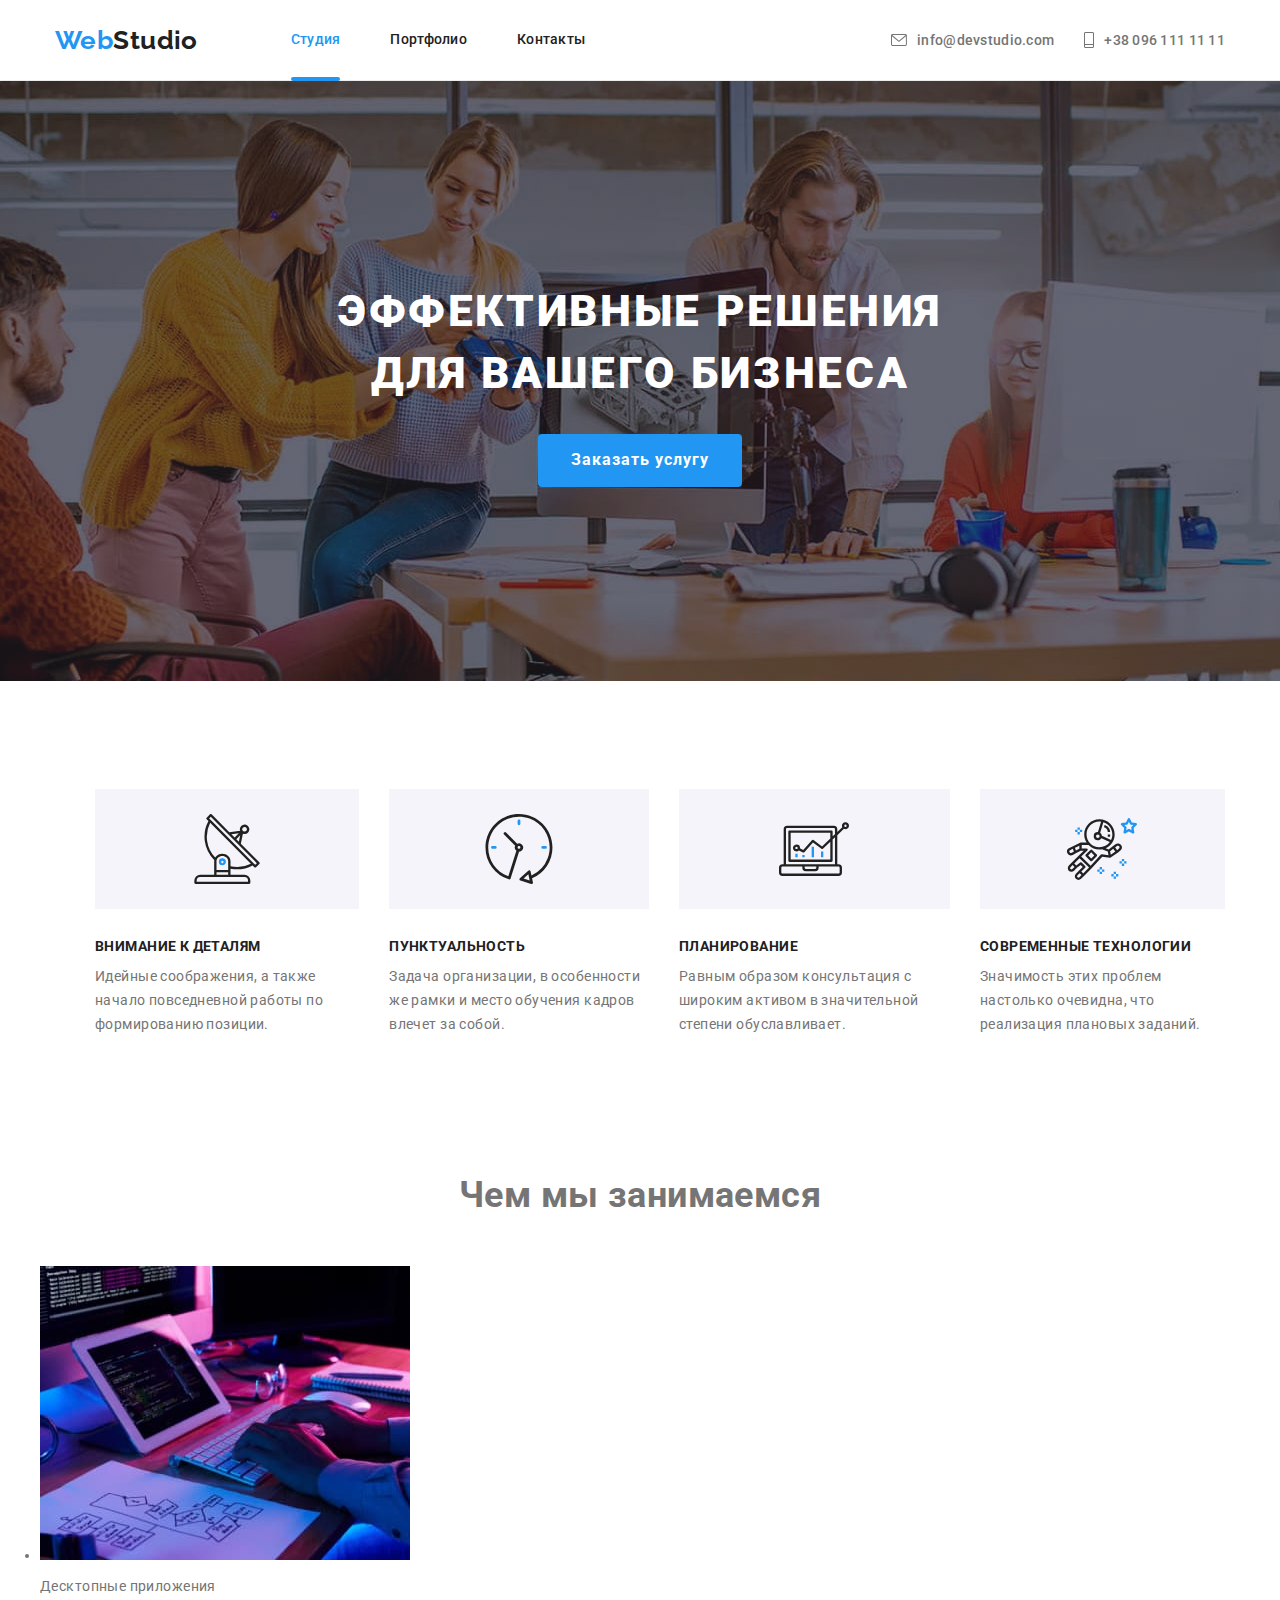
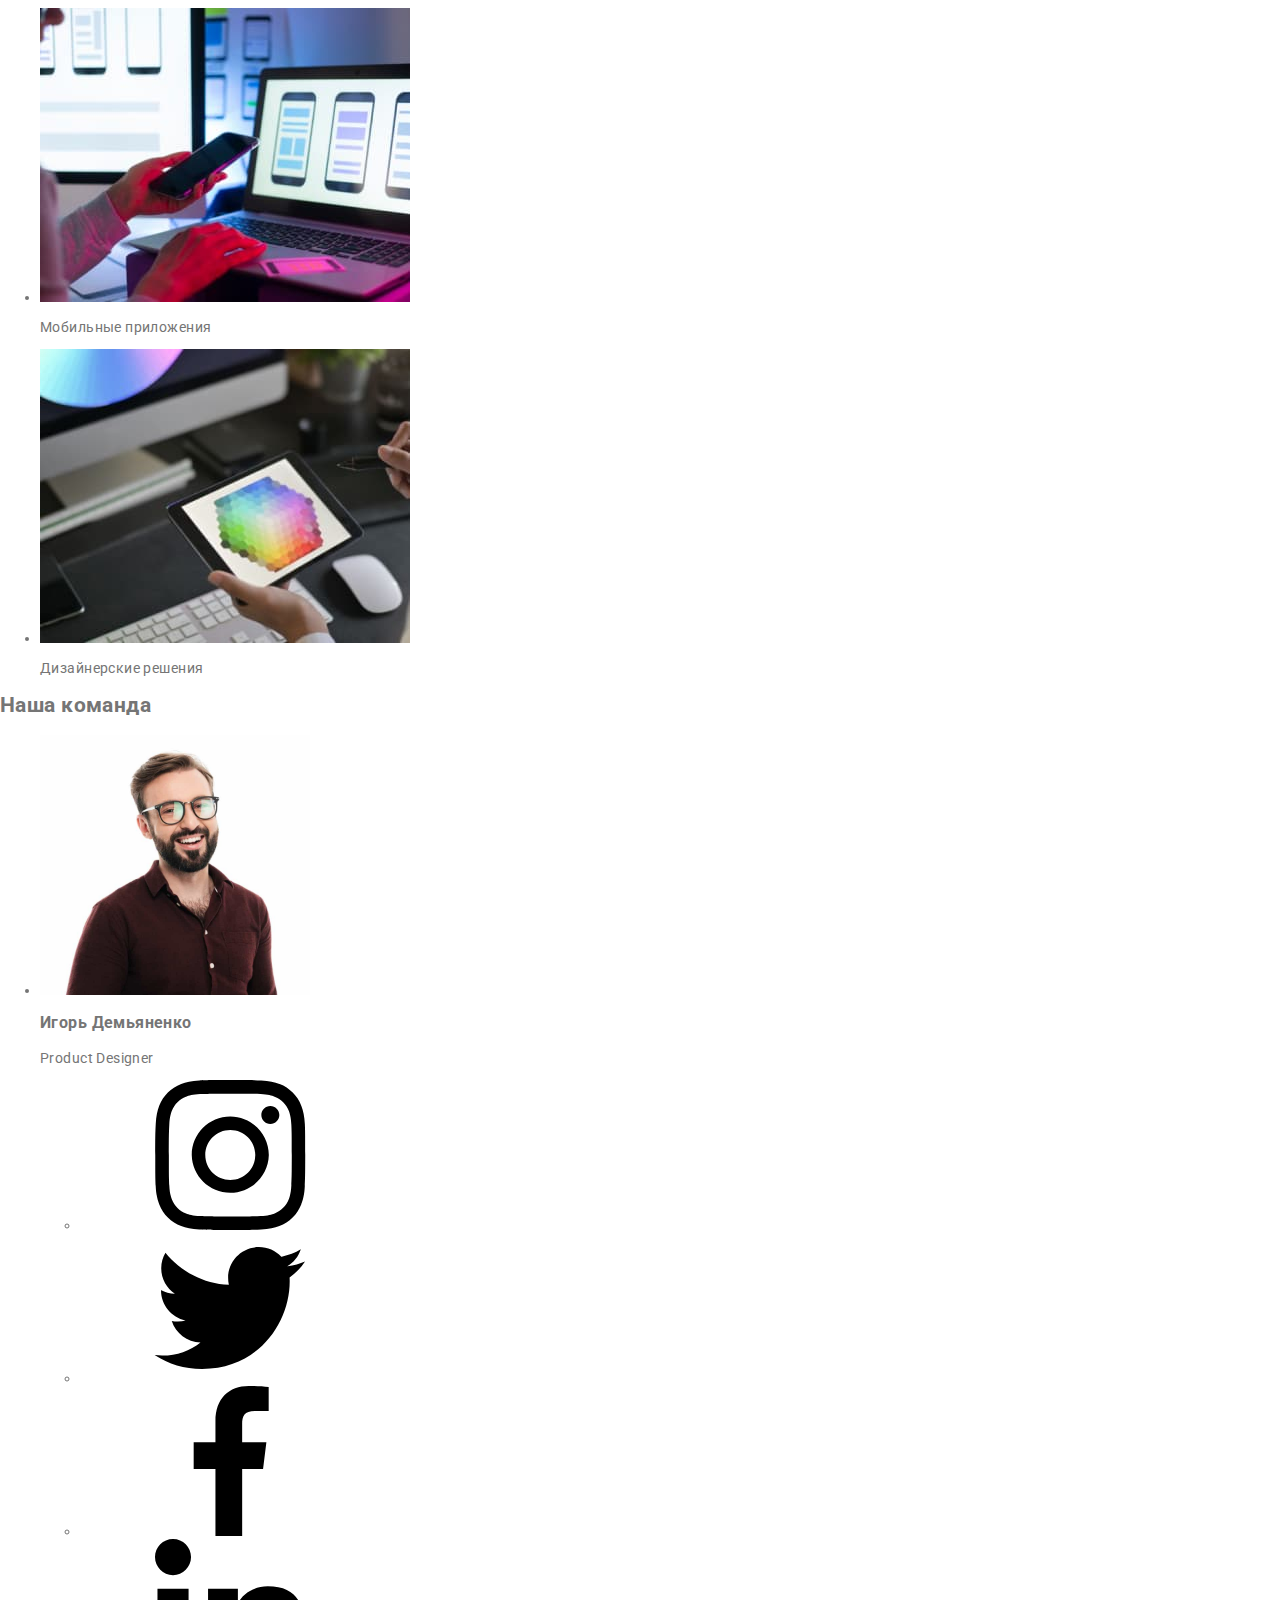
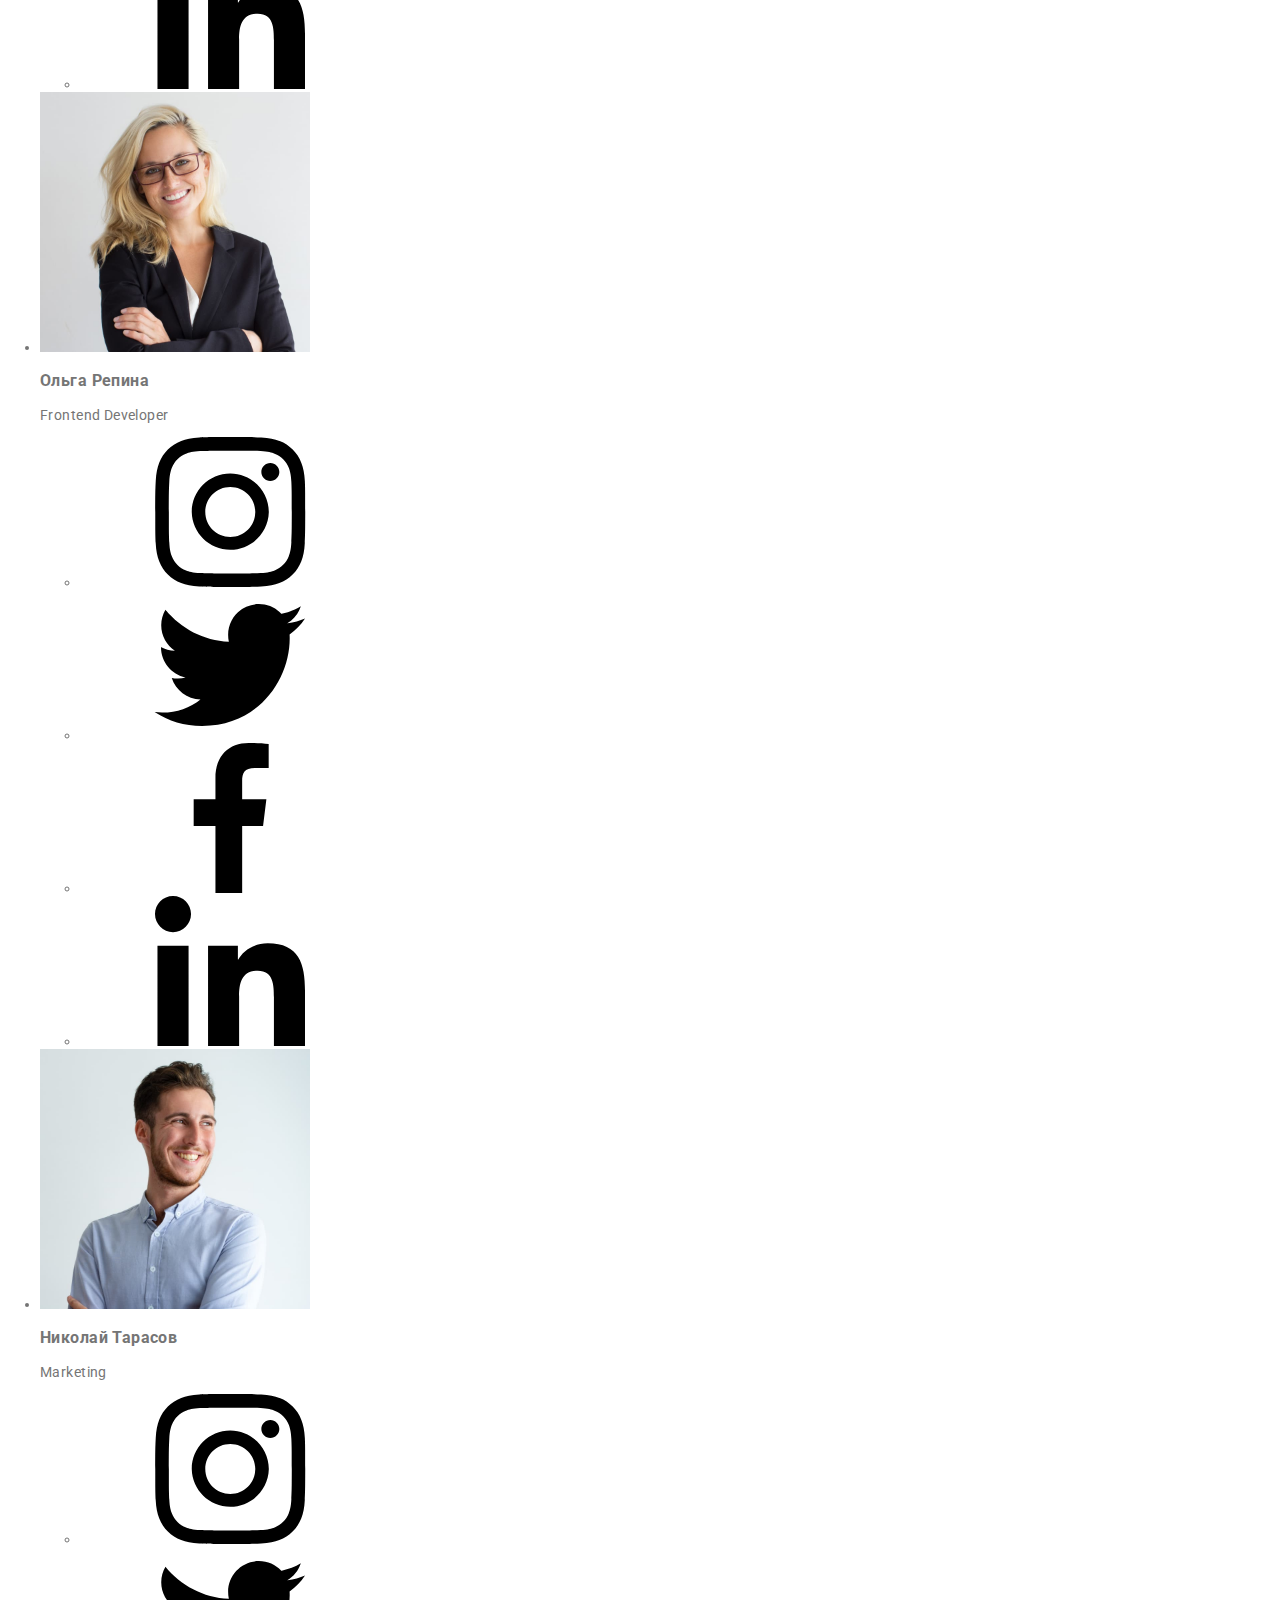
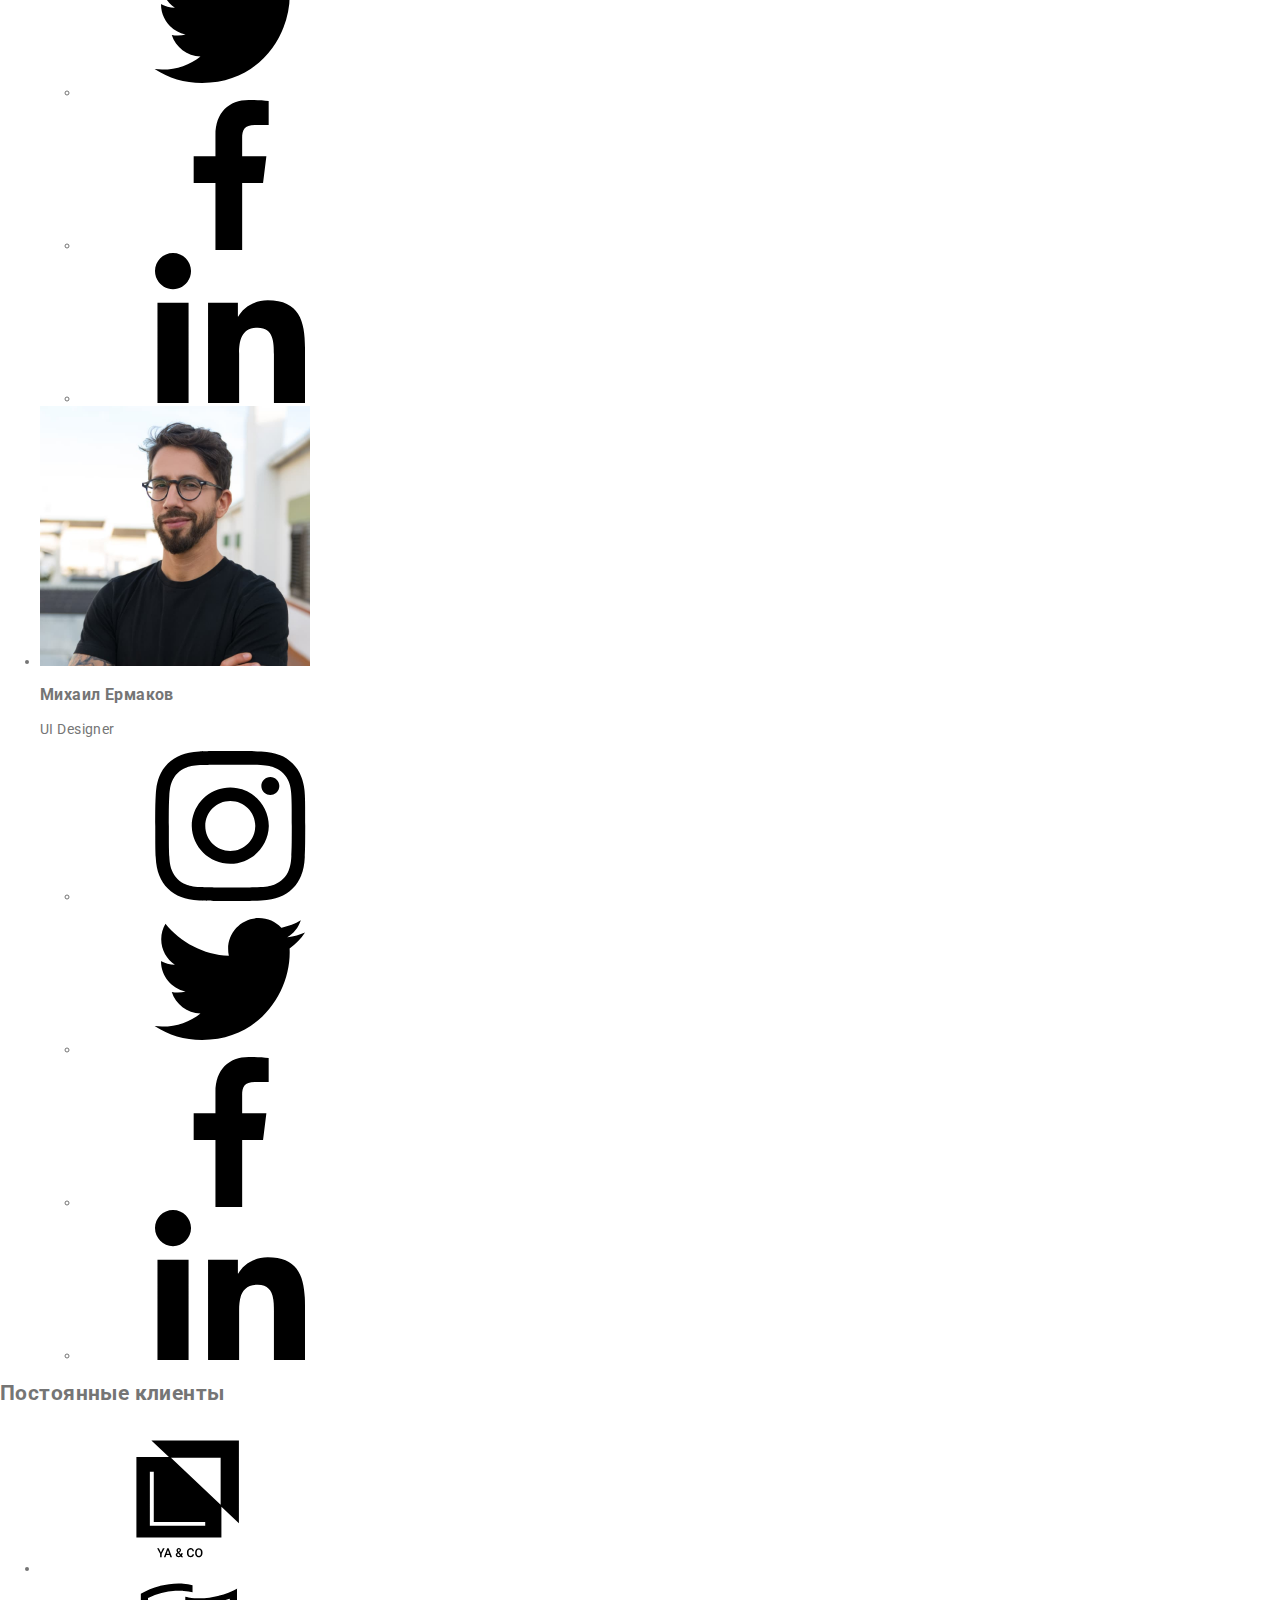
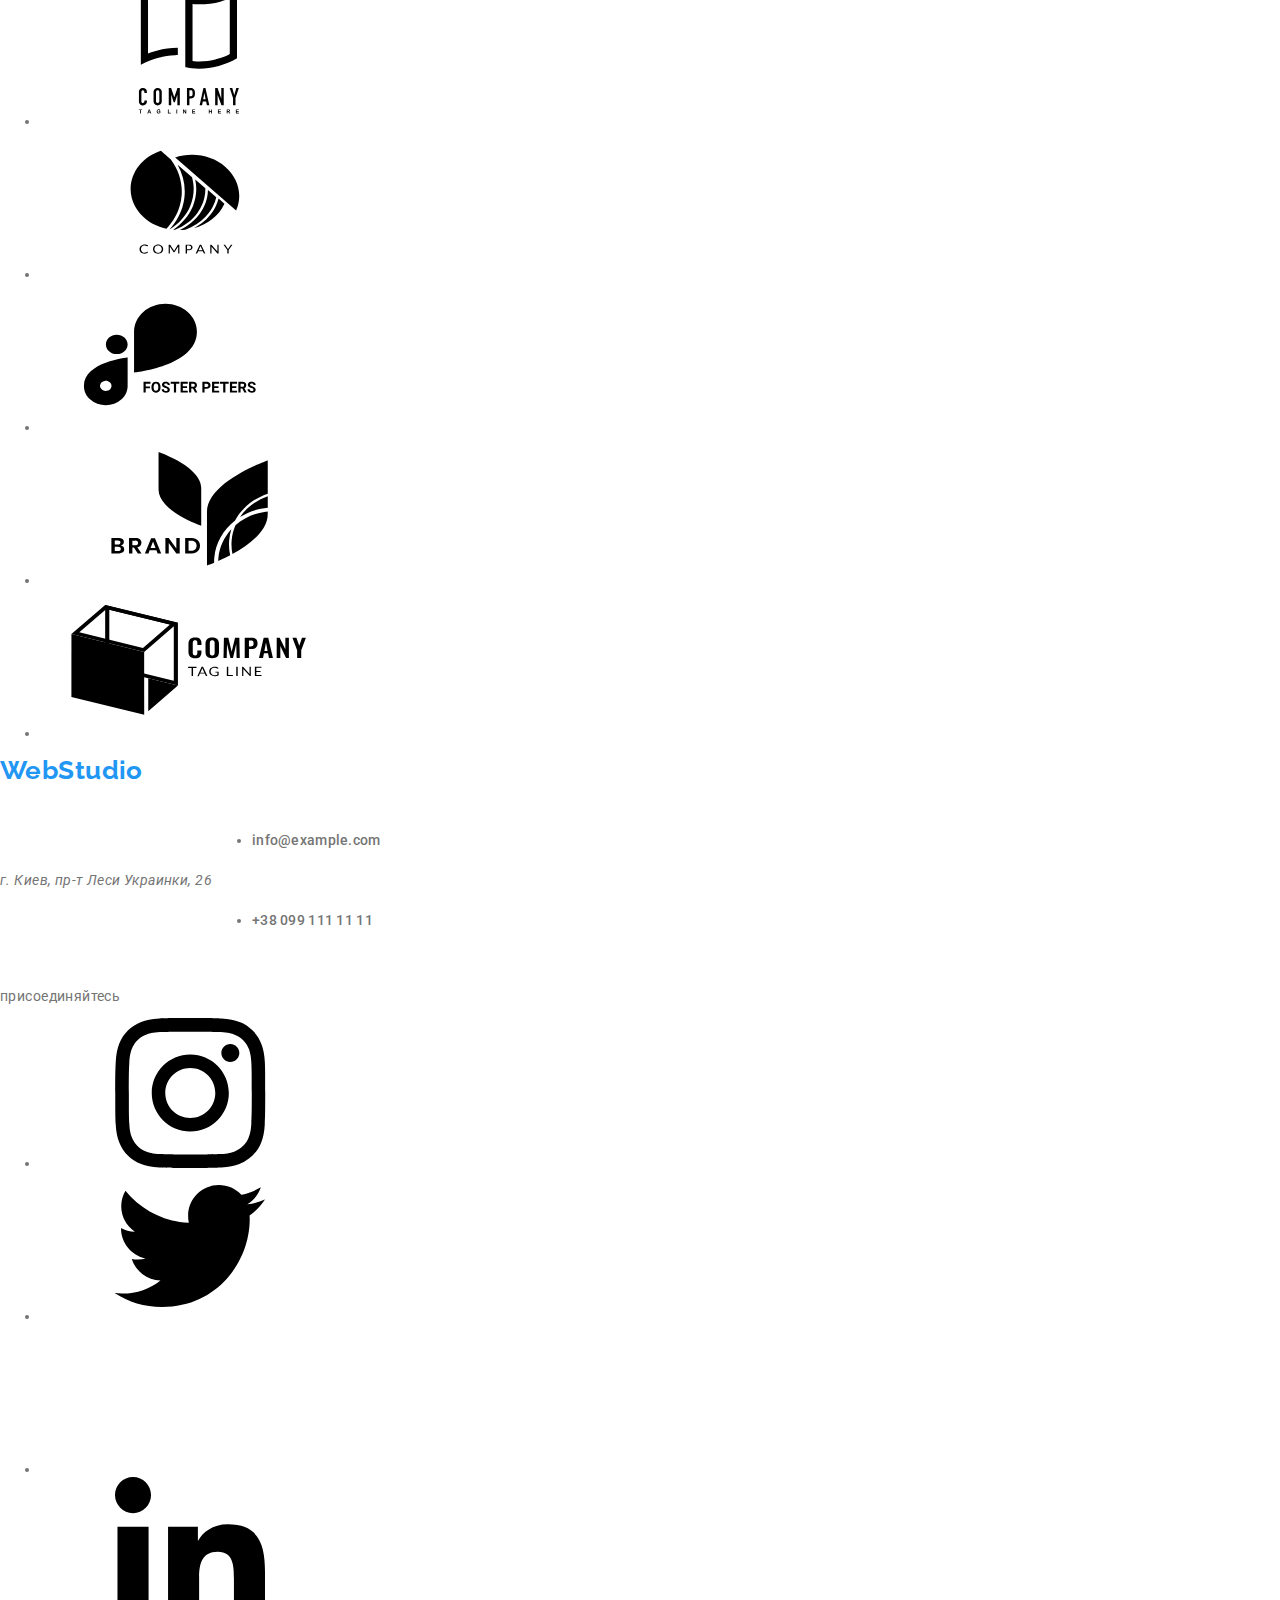
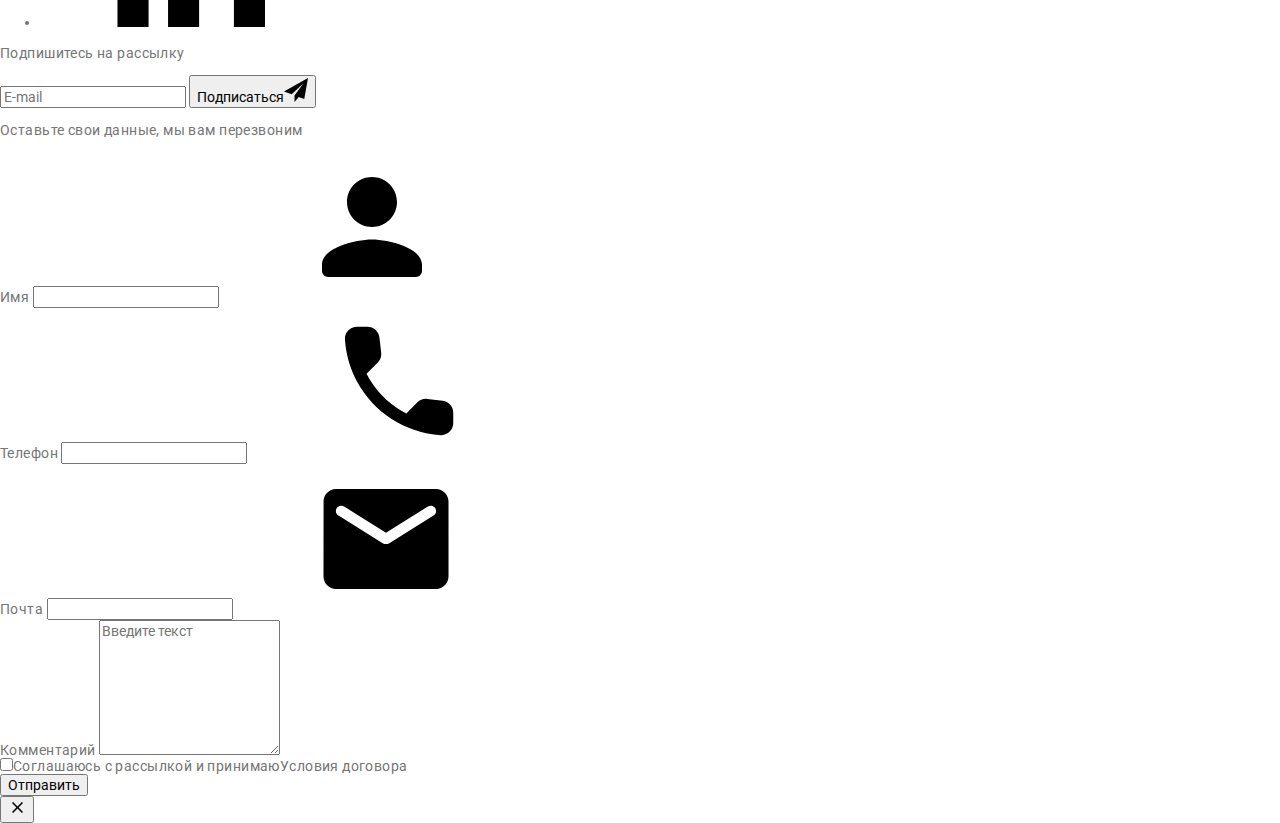
==== commit 64797c8c: "benefits" ====
--- a/index.html
+++ b/index.html
@@ -65,26 +65,26 @@
         <div class="benefits__container">
           <h2 class="benefits__tittle benefits__title--visually-hidden">Наши преимущества</h2>
           <ul class="benefits__list">
-            <li class="benefits__item-antena">
+            <li class="benefits__item benefits__item--antenna">
               <h3 class="benefits__title">Внимание к деталям</h3>
               <p class="benefits__text">
                 Идейные соображения, а также начало повседневной работы по формированию позиции.
               </p>
             </li>
-            <li class="benefits__item-clock">
+            <li class="benefits__item benefits__item--clock">
               <h3 class="benefits__title">Пунктуальность</h3>
               <p class="benefits__text">
                 Задача организации, в особенности же рамки и место обучения кадров влечет за собой.
               </p>
             </li>
-            <li class="benefits__item-diagram">
+            <li class="benefits__item benefits__item--diagram">
               <h3 class="benefits__title">Планирование</h3>
               <p class="benefits__text">
                 Равным образом консультация с широким активом в значительной степени обуславливает.
               </p>
             </li>
-            <li class="benefits__item">
-              <h3 class="benefits__title-astronavt">Современные технологии</h3>
+            <li class="benefits__item benefits__item--astronaut">
+              <h3 class="benefits__title">Современные технологии</h3>
               <p class="benefits__text">
                 Значимость этих проблем настолько очевидна, что реализация плановых заданий.
               </p>
--- a/css/main.min.css
+++ b/css/main.min.css
@@ -1,2 +1,2 @@
-body{background-color:#fff;color:#757575;font-family:Roboto,sans-serif;letter-spacing:.03em;font-size:14px;text-decoration:none}.header{border-bottom:1px solid #ececec}.header__nav,.address{display:-webkit-box;display:-ms-flexbox;display:flex;-webkit-box-align:center;-ms-flex-align:center;align-items:center}.header__container{display:-webkit-box;display:-ms-flexbox;display:flex;margin-left:auto;margin-right:auto;width:1200px;padding-left:15px;padding-right:15px}.header__list{display:-webkit-box;display:-ms-flexbox;display:flex;margin:0 0 0 93px;padding:0;list-style:none}.header__item:not(:last-child){margin-right:50px}.header__link{display:block;padding-top:32px;padding-bottom:32px;text-decoration:none;font-style:normal;color:#212121;font-weight:500;line-height:1.14;letter-spacing:0.02em;-webkit-transition:color 250ms cubic-bezier(0.4, 0, 0.2, 1);transition:color 250ms cubic-bezier(0.4, 0, 0.2, 1)}.header__link:hover,.header__link:focus{color:#2196f3}.header__link--current{color:#2196f3;position:relative;display:block}.header__link--current::after{content:'';position:absolute;left:0;bottom:-1px;display:block;width:100%;height:4px;border-radius:2px;background-color:currentColor}.address{display:-webkit-box;display:-ms-flexbox;display:flex;margin:0;padding:0;margin-left:auto;list-style:none}.address__item:not(:last-child){margin-right:30px}.address__link{display:-webkit-box;display:-ms-flexbox;display:flex;padding-top:32px;padding-bottom:32px;color:#757575;-webkit-box-align:center;-ms-flex-align:center;align-items:center;font-weight:500;font-style:normal;line-height:16px;letter-spacing:0.02em;text-decoration:none;font-style:normal;-webkit-transition:color 250ms cubic-bezier(0.4, 0, 0.2, 1);transition:color 250ms cubic-bezier(0.4, 0, 0.2, 1)}.address__link:hover,.address__link:focus{color:#2196f3}.address__icon-envelope{width:16px;height:12px;fill:#757575;margin-right:10px;-webkit-transition:fill 250ms cubic-bezier(0.4, 0, 0.2, 1);transition:fill 250ms cubic-bezier(0.4, 0, 0.2, 1)}.address__link:hover .address__icon-envelope,.address__link:focus .address__icon-envelope{fill:#2196f3}.address__icon-mob{width:10px;height:16px;fill:#757575;margin-right:10px;-webkit-transition:fill 250ms cubic-bezier(0.4, 0, 0.2, 1);transition:fill 250ms cubic-bezier(0.4, 0, 0.2, 1)}.address__link:hover .address__icon-mob,.address__link:focus .address__icon-mob{fill:#2196f3}.logo{color:#2196f3;font-family:Raleway, sans-serif;font-weight:700;font-size:26px;line-height:1.19;text-decoration:none}.logo__text--black{color:#212121}.hero{background-color:#212121;text-align:center;padding-bottom:200px;padding-top:200px}.hero--overlay{max-width:1600px;height:600px;margin-left:auto;margin-right:auto;background-image:-webkit-gradient(linear, left top, left bottom, from(rgba(47,48,58,0.4)), to(rgba(47,48,58,0.4))),url(../images/herobg/Img.jpg);background-image:linear-gradient(rgba(47,48,58,0.4), rgba(47,48,58,0.4)),url(../images/herobg/Img.jpg);background-repeat:no-repeat;background-position:center;background-size:cover}.hero__container{margin-left:auto;margin-right:auto;width:1200px;padding-left:15px;padding-right:15px}.hero__title{margin:auto;margin-bottom:30px;color:#fff;width:696px;font-weight:900;font-size:44px;line-height:1.4;letter-spacing:0.06em;text-transform:uppercase;text-align:center}.hero__button{display:inline-block;border:1px solid transparent;border-radius:4px;color:#212121;background-color:#f5f4fa;cursor:pointer;font-family:inherit;-webkit-transition:color 250ms cubic-bezier(0.4, 0, 0.2, 1),background-color 250ms cubic-bezier(0.4, 0, 0.2, 1),-webkit-box-shadow 250ms cubic-bezier(0.4, 0, 0.2, 1);transition:color 250ms cubic-bezier(0.4, 0, 0.2, 1),background-color 250ms cubic-bezier(0.4, 0, 0.2, 1),-webkit-box-shadow 250ms cubic-bezier(0.4, 0, 0.2, 1);transition:color 250ms cubic-bezier(0.4, 0, 0.2, 1),background-color 250ms cubic-bezier(0.4, 0, 0.2, 1),box-shadow 250ms cubic-bezier(0.4, 0, 0.2, 1);transition:color 250ms cubic-bezier(0.4, 0, 0.2, 1),background-color 250ms cubic-bezier(0.4, 0, 0.2, 1),box-shadow 250ms cubic-bezier(0.4, 0, 0.2, 1),-webkit-box-shadow 250ms cubic-bezier(0.4, 0, 0.2, 1)}.hero__button--prymery{padding:10px 32px;min-width:200px;color:#fff;background-color:#2196f3;font-weight:700;font-size:16px;line-height:1.9;letter-spacing:0.06em;text-align:center;-webkit-transition:background-color 250ms cubic-bezier(0.4, 0, 0.2, 1);transition:background-color 250ms cubic-bezier(0.4, 0, 0.2, 1)}.benefits{padding-bottom:94px;padding-top:94px}.benefits__container{margin-left:auto;margin-right:auto;width:1200px;padding-left:15px;padding-right:15px}.benefits__item::before{display:block;content:'';margin-bottom:30px;height:120px;background-repeat:no-repeat;background-position:center;background-size:70px;background-color:#f5f4fa}.benefits__item-antenna::before{background-image:url(../../images/icon/icon_benefits/antenna.svg)}.benefits__item-clock::before{background-image:url(../../images/icon/icon_benefits/clock.svg)}.benefits__item-diagram::before{background-image:url(../../images/icon/icon_benefits/diagram.svg)}.benefits__item-astronaut::before{background-image:url(../../images/icon/icon_benefits/astronaut.svg)}.benefits__list{display:-webkit-box;display:-ms-flexbox;display:flex;-webkit-box-align:center;-ms-flex-align:center;align-items:center;list-style:none}
+body{background-color:#fff;color:#757575;font-family:Roboto,sans-serif;letter-spacing:.03em;font-size:14px;text-decoration:none}.header{border-bottom:1px solid #ececec}.header__nav,.address{display:-webkit-box;display:-ms-flexbox;display:flex;-webkit-box-align:center;-ms-flex-align:center;align-items:center}.header__container{display:-webkit-box;display:-ms-flexbox;display:flex;margin-left:auto;margin-right:auto;width:1200px;padding-left:15px;padding-right:15px}.header__list{display:-webkit-box;display:-ms-flexbox;display:flex;margin:0 0 0 93px;padding:0;list-style:none}.header__item:not(:last-child){margin-right:50px}.header__link{display:block;padding-top:32px;padding-bottom:32px;text-decoration:none;font-style:normal;color:#212121;font-weight:500;line-height:1.14;letter-spacing:0.02em;-webkit-transition:color 250ms cubic-bezier(0.4, 0, 0.2, 1);transition:color 250ms cubic-bezier(0.4, 0, 0.2, 1)}.header__link:hover,.header__link:focus{color:#2196f3}.header__link--current{color:#2196f3;position:relative;display:block}.header__link--current::after{content:'';position:absolute;left:0;bottom:-1px;display:block;width:100%;height:4px;border-radius:2px;background-color:currentColor}.address{display:-webkit-box;display:-ms-flexbox;display:flex;margin:0;padding:0;margin-left:auto;list-style:none}.address__item:not(:last-child){margin-right:30px}.address__link{display:-webkit-box;display:-ms-flexbox;display:flex;padding-top:32px;padding-bottom:32px;color:#757575;-webkit-box-align:center;-ms-flex-align:center;align-items:center;font-weight:500;font-style:normal;line-height:16px;letter-spacing:0.02em;text-decoration:none;font-style:normal;-webkit-transition:color 250ms cubic-bezier(0.4, 0, 0.2, 1);transition:color 250ms cubic-bezier(0.4, 0, 0.2, 1)}.address__link:hover,.address__link:focus{color:#2196f3}.address__icon-envelope{width:16px;height:12px;fill:#757575;margin-right:10px;-webkit-transition:fill 250ms cubic-bezier(0.4, 0, 0.2, 1);transition:fill 250ms cubic-bezier(0.4, 0, 0.2, 1)}.address__link:hover .address__icon-envelope,.address__link:focus .address__icon-envelope{fill:#2196f3}.address__icon-mob{width:10px;height:16px;fill:#757575;margin-right:10px;-webkit-transition:fill 250ms cubic-bezier(0.4, 0, 0.2, 1);transition:fill 250ms cubic-bezier(0.4, 0, 0.2, 1)}.address__link:hover .address__icon-mob,.address__link:focus .address__icon-mob{fill:#2196f3}.logo{color:#2196f3;font-family:Raleway, sans-serif;font-weight:700;font-size:26px;line-height:1.19;text-decoration:none}.logo__text--black{color:#212121}.hero{background-color:#212121;text-align:center;padding-bottom:200px;padding-top:200px}.hero--overlay{max-width:1600px;height:600px;margin-left:auto;margin-right:auto;background-image:-webkit-gradient(linear, left top, left bottom, from(rgba(47,48,58,0.4)), to(rgba(47,48,58,0.4))),url(../images/herobg/Img.jpg);background-image:linear-gradient(rgba(47,48,58,0.4), rgba(47,48,58,0.4)),url(../images/herobg/Img.jpg);background-repeat:no-repeat;background-position:center;background-size:cover}.hero__container{margin-left:auto;margin-right:auto;width:1200px;padding-left:15px;padding-right:15px}.hero__title{margin:auto;margin-bottom:30px;color:#fff;width:696px;font-weight:900;font-size:44px;line-height:1.4;letter-spacing:0.06em;text-transform:uppercase;text-align:center}.hero__button{display:inline-block;border:1px solid transparent;border-radius:4px;color:#212121;background-color:#f5f4fa;cursor:pointer;font-family:inherit;-webkit-transition:color 250ms cubic-bezier(0.4, 0, 0.2, 1),background-color 250ms cubic-bezier(0.4, 0, 0.2, 1),-webkit-box-shadow 250ms cubic-bezier(0.4, 0, 0.2, 1);transition:color 250ms cubic-bezier(0.4, 0, 0.2, 1),background-color 250ms cubic-bezier(0.4, 0, 0.2, 1),-webkit-box-shadow 250ms cubic-bezier(0.4, 0, 0.2, 1);transition:color 250ms cubic-bezier(0.4, 0, 0.2, 1),background-color 250ms cubic-bezier(0.4, 0, 0.2, 1),box-shadow 250ms cubic-bezier(0.4, 0, 0.2, 1);transition:color 250ms cubic-bezier(0.4, 0, 0.2, 1),background-color 250ms cubic-bezier(0.4, 0, 0.2, 1),box-shadow 250ms cubic-bezier(0.4, 0, 0.2, 1),-webkit-box-shadow 250ms cubic-bezier(0.4, 0, 0.2, 1)}.hero__button--prymery{padding:10px 32px;min-width:200px;color:#fff;background-color:#2196f3;font-weight:700;font-size:16px;line-height:1.9;letter-spacing:0.06em;text-align:center;-webkit-transition:background-color 250ms cubic-bezier(0.4, 0, 0.2, 1);transition:background-color 250ms cubic-bezier(0.4, 0, 0.2, 1)}.benefits{padding-bottom:94px;padding-top:94px}.benefits__container{margin-left:auto;margin-right:auto;width:1200px;padding-left:15px;padding-right:15px}.benefits__item--antenna::before{background-image:url(../../images/icon/icon_benefits/antenna.svg)}.benefits__item--clock::before{background-image:url(../../images/icon/icon_benefits/clock.svg)}.benefits__item--diagram::before{background-image:url(../../images/icon/icon_benefits/diagram.svg)}.benefits__item--astronaut::before{background-image:url(../../images/icon/icon_benefits/astronaut.svg)}.benefits__item::before{display:block;content:'';margin-bottom:30px;height:120px;background-repeat:no-repeat;background-position:center;background-size:70px;background-color:#f5f4fa}.benefits__item{margin-bottom:30px}.benefits__item:not(:first-child){margin-left:30px}.benefits__list{display:-webkit-box;display:-ms-flexbox;display:flex;-webkit-box-align:center;-ms-flex-align:center;align-items:center;list-style:none}.benefits__title{color:#212121;margin-top:0;margin-bottom:10px;font-weight:700;font-size:14px;line-height:1.14;text-transform:uppercase}.benefits__text{margin-top:0;margin-bottom:0;line-height:1.7}.benefits__title--visually-hidden{position:absolute;width:1px;height:1px;margin:-1px;border:0;padding:0;white-space:nowrap;-webkit-clip-path:inset(100%);clip-path:inset(100%);clip:rect(0 0 0 0);overflow:hidden}.work__title{margin-top:0;margin-bottom:50px;padding-top:0;color:var(--prymery-text-color);font-weight:700;font-size:36px;line-height:1.17;text-align:center}
 /*# sourceMappingURL=main.min.css.map */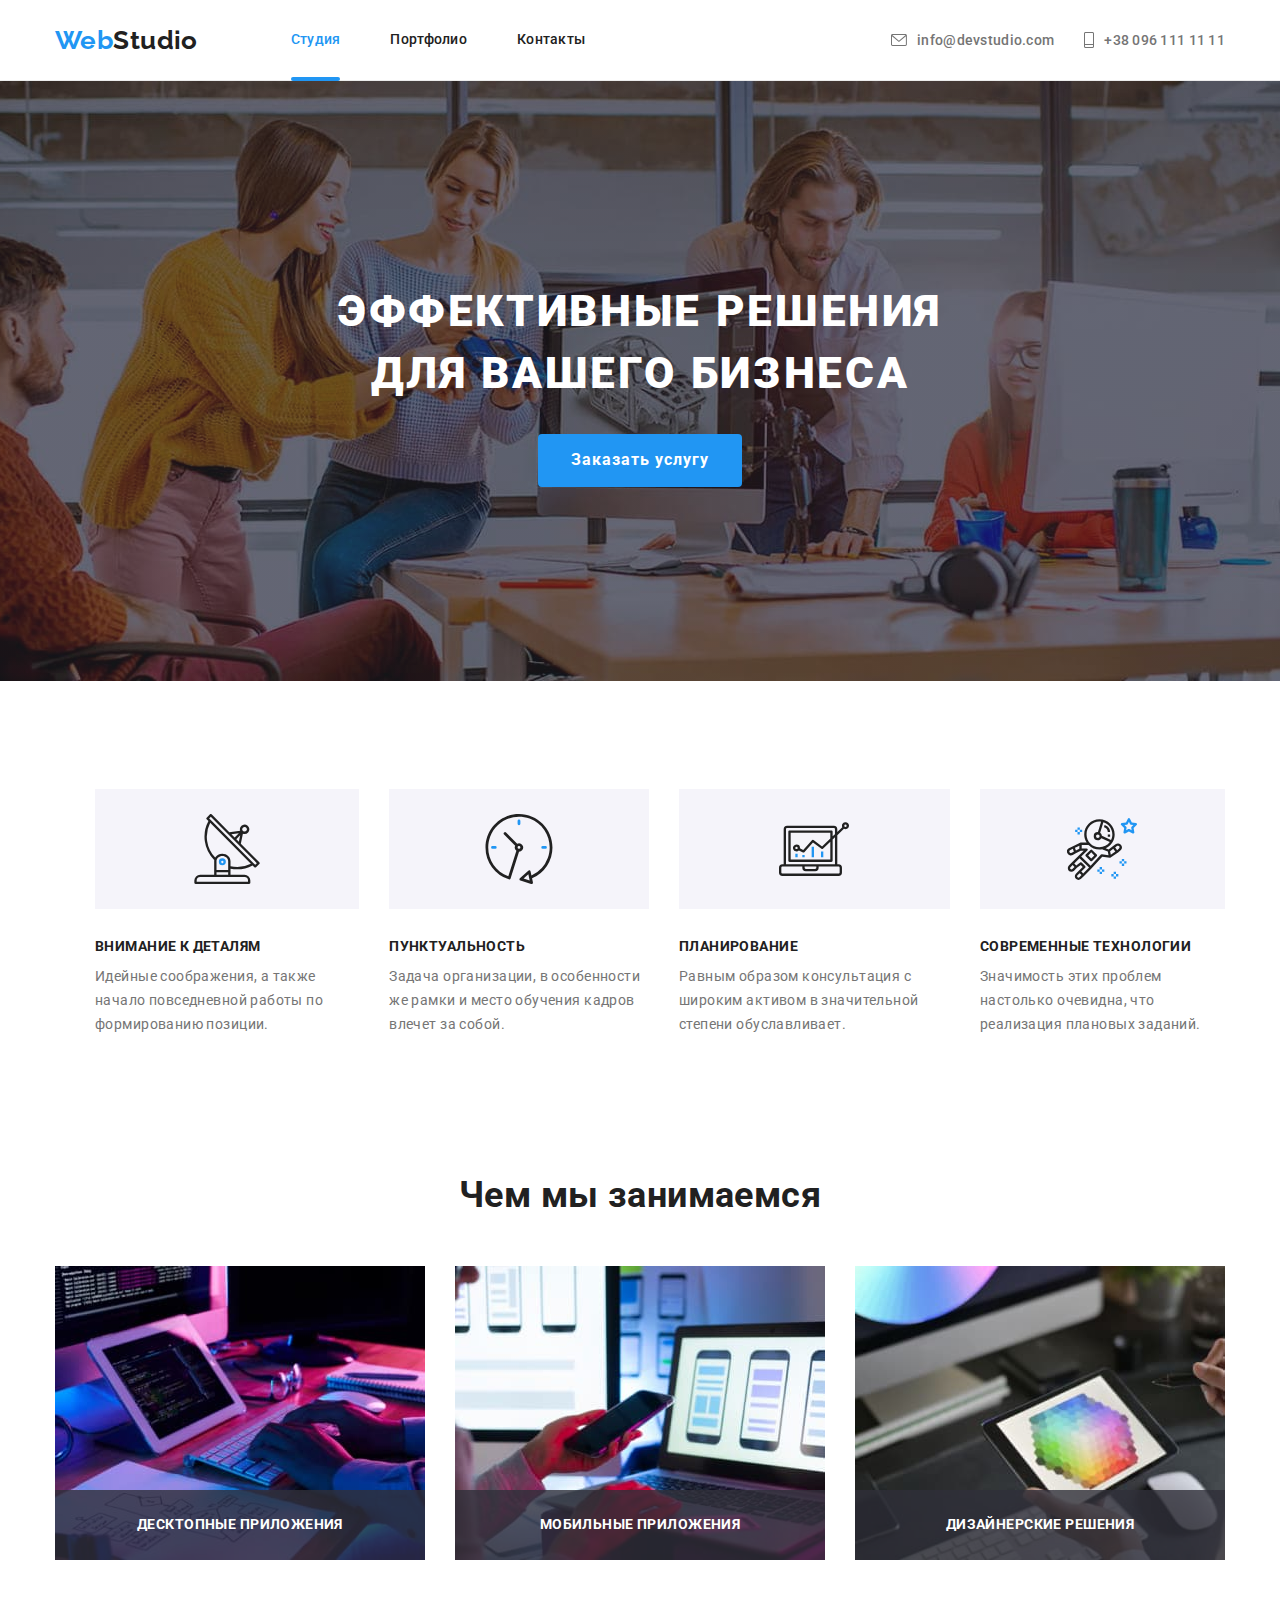
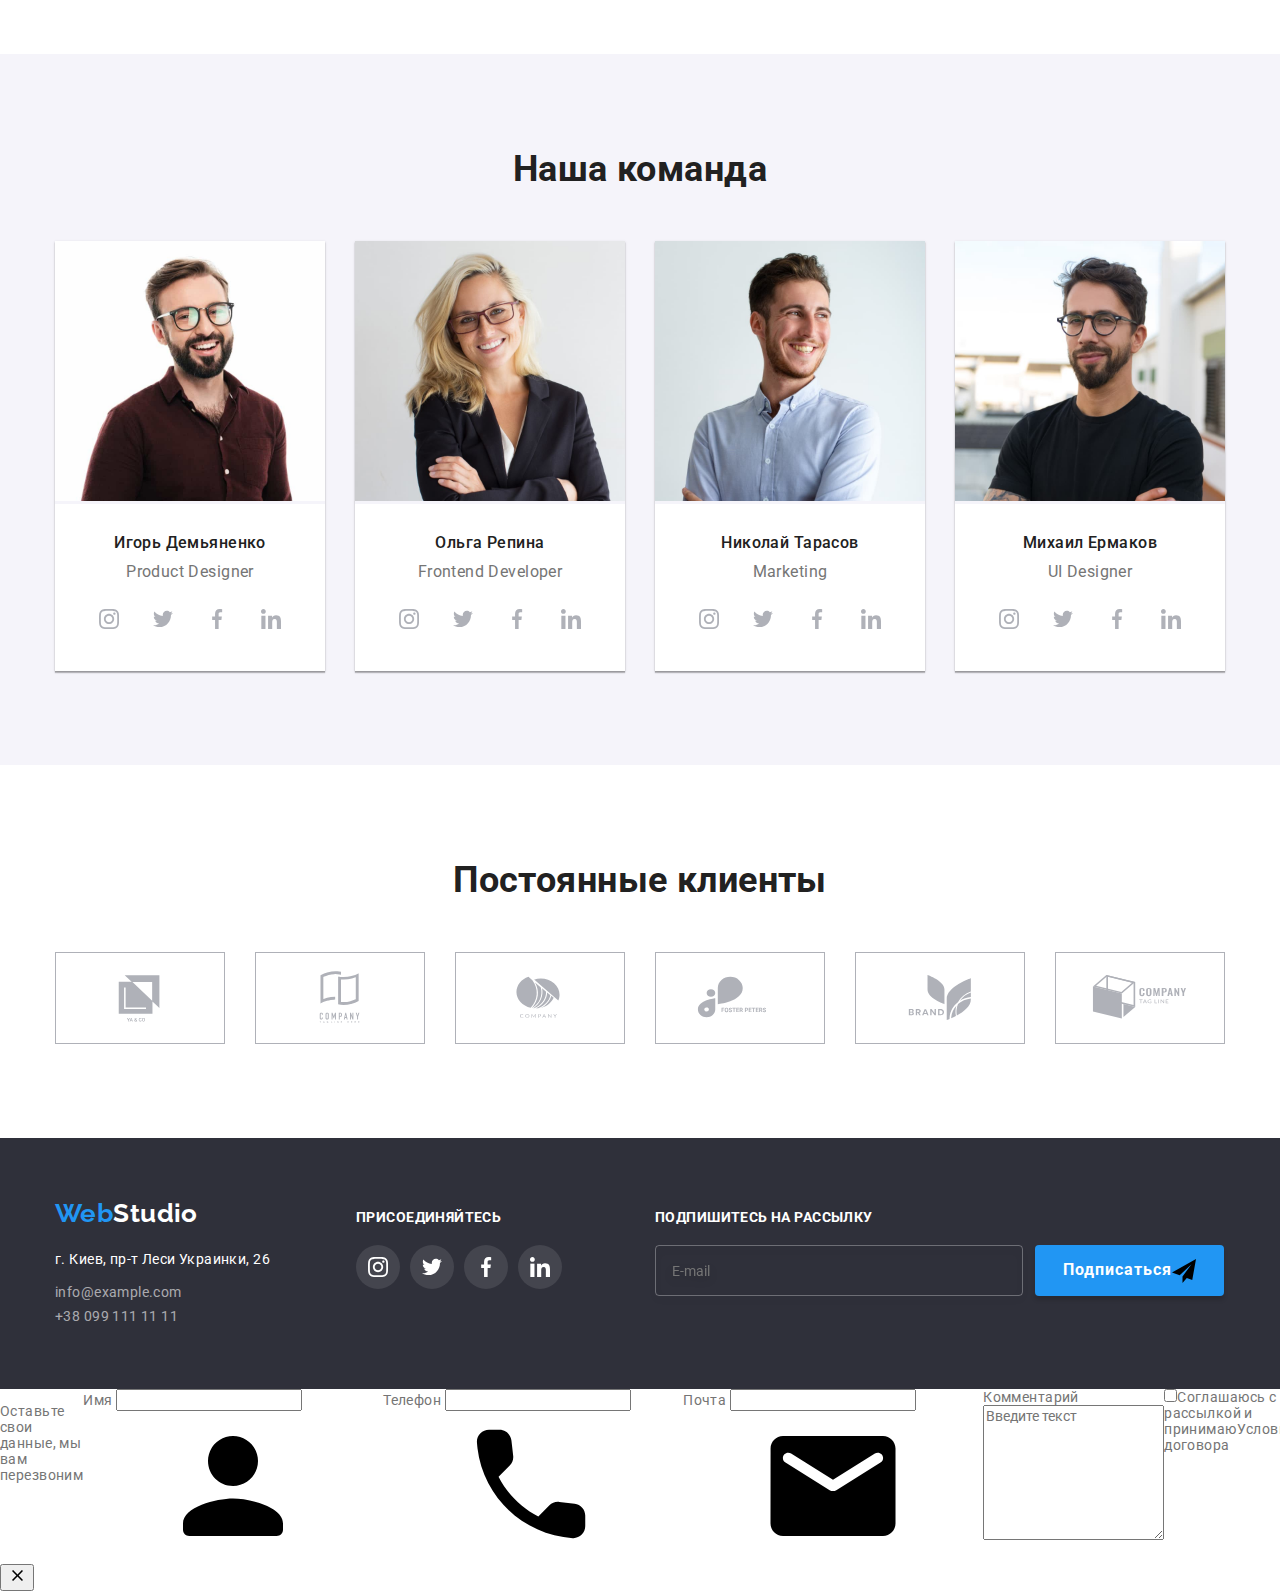
==== commit be676376: "добавляет секции на студию" ====
--- a/index.html
+++ b/index.html
@@ -93,7 +93,7 @@
         </div>
       </section>
       <section class="work">
-        <div class="container">
+        <div class="work__container">
           <h2 class="work__title">Чем мы занимаемся</h2>
           <ul class="work__list">
             <li class="work__item">
@@ -127,14 +127,14 @@
                   width="370"
                   class="thumbs__image"
                 />
-                <p class="thumb__text">Дизайнерские решения</p>
+                <p class="thumbs__text">Дизайнерские решения</p>
               </div>
             </li>
           </ul>
         </div>
       </section>
       <section class="command">
-        <div class="container">
+        <div class="command__container">
           <h2 class="command__title">Наша команда</h2>
           <ul class="command__list">
             <li class="command__item">
@@ -203,52 +203,52 @@
               <img src="./images/frdev.jpg" alt="Ольга Репина" width="270" class="command__image" />
               <div class="card-contents command__card-contents">
                 <h3 class="card-contents__title">Ольга Репина</h3>
-                <p class="card-content__text">Frontend Developer</p>
-                <ul class="card-content__social">
-                  <li class="card-content__item">
-                    <a
-                      class="card-content__link"
+                <p class="card-contents__text">Frontend Developer</p>
+                <ul class="card-contents__social">
+                  <li class="card-contents__item">
+                    <a
+                      class="card-contents__link"
                       href=""
                       target="_blank"
                       rel="noopener noreferrer"
                       aria-label="Instagram"
-                      ><svg class="card-content__icon">
+                      ><svg class="card-contents__icon">
                         <use href="./images/icons.svg#instagram"></use>
                       </svg>
                     </a>
                   </li>
-                  <li class="card-content__item">
-                    <a
-                      class="card-content__link"
+                  <li class="card-contents__item">
+                    <a
+                      class="card-contents__link"
                       href=""
                       target="_blank"
                       rel="noopener noreferrer"
                       aria-label="Twitter"
-                      ><svg class="card_content__icon">
+                      ><svg class="card-contents__icon">
                         <use href="./images/icons.svg#twitter"></use>
                       </svg>
                     </a>
                   </li>
-                  <li class="card-content__item">
-                    <a
-                      class="card-content__link"
+                  <li class="card-contents__item">
+                    <a
+                      class="card-contents__link"
                       href=""
                       target="_blank"
                       rel="noopener noreferrer"
                       aria-label="Facebook"
-                      ><svg class="card-content__icon">
+                      ><svg class="card-contents__icon">
                         <use href="./images/icons.svg#facebook"></use>
                       </svg>
                     </a>
                   </li>
-                  <li class="card-content__item">
-                    <a
-                      class="card-content__link"
+                  <li class="card-contents__item">
+                    <a
+                      class="card-contents__link"
                       href=""
                       target="_blank"
                       rel="noopener noreferrer"
                       aria-label="Linkedin"
-                      ><svg class="card-content__icon">
+                      ><svg class="card-contents__icon">
                         <use href="./images/icons.svg#linkedin"></use>
                       </svg>
                     </a>
@@ -318,7 +318,7 @@
                 </ul>
               </div>
             </li>
-            <li class="command">
+            <li class="command__item">
               <img src="./images/ui.jpg" alt="Михаил Ермаков" width="270" class="command__image" />
               <div class="card-contents command__card-contents">
                 <h3 class="card-contents__title">Михаил Ермаков</h3>
@@ -379,7 +379,7 @@
         </div>
       </section>
       <section class="clients">
-        <div class="container">
+        <div class="clients__container">
           <h2 class="clients__title">Постоянные клиенты</h2>
           <ul class="clients__list">
             <li class="clients__item">
@@ -454,19 +454,23 @@
       </section>
     </main>
     <footer class="footer">
-      <div class="container footer__container">
-        <div class="address-footer container__address-footer">
+      <div class="footer__container-foot">
+        <div class="address-footer footer__address-footer">
           <a href="./index.html" class="logo"
             >Web<span class="logo__text logo__text--white">Studio</span></a
           >
-          <address class="address address-footer__address">
-            <p class="address__text">г. Киев, пр-т Леси Украинки, 26</p>
-            <ul class="address__list">
-              <li class="address__item">
-                <a href="mailto:info@example.com" class="address__link">info@example.com</a>
+          <address class="footer__address">
+            <p class="footer__text">г. Киев, пр-т Леси Украинки, 26</p>
+            <ul class="footer__list">
+              <li class="footer__foot">
+                <a href="mailto:info@example.com" class="address__links address__links--footer"
+                  >info@example.com</a
+                >
               </li>
-              <li class="address__item">
-                <a href="tel:+380961111111" class="address__link">+38 099 111 11 11</a>
+              <li class="address__foot">
+                <a href="tel:+380961111111" class="address__links address__links--footer"
+                  >+38 099 111 11 11</a
+                >
               </li>
             </ul>
           </address>
--- a/css/main.min.css
+++ b/css/main.min.css
@@ -1,2 +1,2 @@
-body{background-color:#fff;color:#757575;font-family:Roboto,sans-serif;letter-spacing:.03em;font-size:14px;text-decoration:none}.header{border-bottom:1px solid #ececec}.header__nav,.address{display:-webkit-box;display:-ms-flexbox;display:flex;-webkit-box-align:center;-ms-flex-align:center;align-items:center}.header__container{display:-webkit-box;display:-ms-flexbox;display:flex;margin-left:auto;margin-right:auto;width:1200px;padding-left:15px;padding-right:15px}.header__list{display:-webkit-box;display:-ms-flexbox;display:flex;margin:0 0 0 93px;padding:0;list-style:none}.header__item:not(:last-child){margin-right:50px}.header__link{display:block;padding-top:32px;padding-bottom:32px;text-decoration:none;font-style:normal;color:#212121;font-weight:500;line-height:1.14;letter-spacing:0.02em;-webkit-transition:color 250ms cubic-bezier(0.4, 0, 0.2, 1);transition:color 250ms cubic-bezier(0.4, 0, 0.2, 1)}.header__link:hover,.header__link:focus{color:#2196f3}.header__link--current{color:#2196f3;position:relative;display:block}.header__link--current::after{content:'';position:absolute;left:0;bottom:-1px;display:block;width:100%;height:4px;border-radius:2px;background-color:currentColor}.address{display:-webkit-box;display:-ms-flexbox;display:flex;margin:0;padding:0;margin-left:auto;list-style:none}.address__item:not(:last-child){margin-right:30px}.address__link{display:-webkit-box;display:-ms-flexbox;display:flex;padding-top:32px;padding-bottom:32px;color:#757575;-webkit-box-align:center;-ms-flex-align:center;align-items:center;font-weight:500;font-style:normal;line-height:16px;letter-spacing:0.02em;text-decoration:none;font-style:normal;-webkit-transition:color 250ms cubic-bezier(0.4, 0, 0.2, 1);transition:color 250ms cubic-bezier(0.4, 0, 0.2, 1)}.address__link:hover,.address__link:focus{color:#2196f3}.address__icon-envelope{width:16px;height:12px;fill:#757575;margin-right:10px;-webkit-transition:fill 250ms cubic-bezier(0.4, 0, 0.2, 1);transition:fill 250ms cubic-bezier(0.4, 0, 0.2, 1)}.address__link:hover .address__icon-envelope,.address__link:focus .address__icon-envelope{fill:#2196f3}.address__icon-mob{width:10px;height:16px;fill:#757575;margin-right:10px;-webkit-transition:fill 250ms cubic-bezier(0.4, 0, 0.2, 1);transition:fill 250ms cubic-bezier(0.4, 0, 0.2, 1)}.address__link:hover .address__icon-mob,.address__link:focus .address__icon-mob{fill:#2196f3}.logo{color:#2196f3;font-family:Raleway, sans-serif;font-weight:700;font-size:26px;line-height:1.19;text-decoration:none}.logo__text--black{color:#212121}.hero{background-color:#212121;text-align:center;padding-bottom:200px;padding-top:200px}.hero--overlay{max-width:1600px;height:600px;margin-left:auto;margin-right:auto;background-image:-webkit-gradient(linear, left top, left bottom, from(rgba(47,48,58,0.4)), to(rgba(47,48,58,0.4))),url(../images/herobg/Img.jpg);background-image:linear-gradient(rgba(47,48,58,0.4), rgba(47,48,58,0.4)),url(../images/herobg/Img.jpg);background-repeat:no-repeat;background-position:center;background-size:cover}.hero__container{margin-left:auto;margin-right:auto;width:1200px;padding-left:15px;padding-right:15px}.hero__title{margin:auto;margin-bottom:30px;color:#fff;width:696px;font-weight:900;font-size:44px;line-height:1.4;letter-spacing:0.06em;text-transform:uppercase;text-align:center}.hero__button{display:inline-block;border:1px solid transparent;border-radius:4px;color:#212121;background-color:#f5f4fa;cursor:pointer;font-family:inherit;-webkit-transition:color 250ms cubic-bezier(0.4, 0, 0.2, 1),background-color 250ms cubic-bezier(0.4, 0, 0.2, 1),-webkit-box-shadow 250ms cubic-bezier(0.4, 0, 0.2, 1);transition:color 250ms cubic-bezier(0.4, 0, 0.2, 1),background-color 250ms cubic-bezier(0.4, 0, 0.2, 1),-webkit-box-shadow 250ms cubic-bezier(0.4, 0, 0.2, 1);transition:color 250ms cubic-bezier(0.4, 0, 0.2, 1),background-color 250ms cubic-bezier(0.4, 0, 0.2, 1),box-shadow 250ms cubic-bezier(0.4, 0, 0.2, 1);transition:color 250ms cubic-bezier(0.4, 0, 0.2, 1),background-color 250ms cubic-bezier(0.4, 0, 0.2, 1),box-shadow 250ms cubic-bezier(0.4, 0, 0.2, 1),-webkit-box-shadow 250ms cubic-bezier(0.4, 0, 0.2, 1)}.hero__button--prymery{padding:10px 32px;min-width:200px;color:#fff;background-color:#2196f3;font-weight:700;font-size:16px;line-height:1.9;letter-spacing:0.06em;text-align:center;-webkit-transition:background-color 250ms cubic-bezier(0.4, 0, 0.2, 1);transition:background-color 250ms cubic-bezier(0.4, 0, 0.2, 1)}.benefits{padding-bottom:94px;padding-top:94px}.benefits__container{margin-left:auto;margin-right:auto;width:1200px;padding-left:15px;padding-right:15px}.benefits__item--antenna::before{background-image:url(../../images/icon/icon_benefits/antenna.svg)}.benefits__item--clock::before{background-image:url(../../images/icon/icon_benefits/clock.svg)}.benefits__item--diagram::before{background-image:url(../../images/icon/icon_benefits/diagram.svg)}.benefits__item--astronaut::before{background-image:url(../../images/icon/icon_benefits/astronaut.svg)}.benefits__item::before{display:block;content:'';margin-bottom:30px;height:120px;background-repeat:no-repeat;background-position:center;background-size:70px;background-color:#f5f4fa}.benefits__item{margin-bottom:30px}.benefits__item:not(:first-child){margin-left:30px}.benefits__list{display:-webkit-box;display:-ms-flexbox;display:flex;-webkit-box-align:center;-ms-flex-align:center;align-items:center;list-style:none}.benefits__title{color:#212121;margin-top:0;margin-bottom:10px;font-weight:700;font-size:14px;line-height:1.14;text-transform:uppercase}.benefits__text{margin-top:0;margin-bottom:0;line-height:1.7}.benefits__title--visually-hidden{position:absolute;width:1px;height:1px;margin:-1px;border:0;padding:0;white-space:nowrap;-webkit-clip-path:inset(100%);clip-path:inset(100%);clip:rect(0 0 0 0);overflow:hidden}.work__title{margin-top:0;margin-bottom:50px;padding-top:0;color:var(--prymery-text-color);font-weight:700;font-size:36px;line-height:1.17;text-align:center}
+body{background-color:#fff;color:#757575;font-family:Roboto,sans-serif;letter-spacing:.03em;font-size:14px;text-decoration:none}.header{border-bottom:1px solid #ececec}.header__nav,.address{display:-webkit-box;display:-ms-flexbox;display:flex;-webkit-box-align:center;-ms-flex-align:center;align-items:center}.header__container{display:-webkit-box;display:-ms-flexbox;display:flex;margin-left:auto;margin-right:auto;width:1200px;padding-left:15px;padding-right:15px}.header__list{display:-webkit-box;display:-ms-flexbox;display:flex;margin:0 0 0 93px;padding:0;list-style:none}.header__item:not(:last-child){margin-right:50px}.header__link{display:block;padding-top:32px;padding-bottom:32px;text-decoration:none;font-style:normal;color:#212121;font-weight:500;line-height:1.14;letter-spacing:0.02em;-webkit-transition:color 250ms cubic-bezier(0.4, 0, 0.2, 1);transition:color 250ms cubic-bezier(0.4, 0, 0.2, 1)}.header__link:hover,.header__link:focus{color:#2196f3}.header__link--current{color:#2196f3;position:relative;display:block}.header__link--current::after{content:'';position:absolute;left:0;bottom:-1px;display:block;width:100%;height:4px;border-radius:2px;background-color:currentColor}.address{display:-webkit-box;display:-ms-flexbox;display:flex;margin:0;padding:0;margin-left:auto;list-style:none}.address__item:not(:last-child){margin-right:30px}.address__link{display:-webkit-box;display:-ms-flexbox;display:flex;padding-top:32px;padding-bottom:32px;color:#757575;-webkit-box-align:center;-ms-flex-align:center;align-items:center;font-weight:500;font-style:normal;line-height:16px;letter-spacing:0.02em;text-decoration:none;font-style:normal;-webkit-transition:color 250ms cubic-bezier(0.4, 0, 0.2, 1);transition:color 250ms cubic-bezier(0.4, 0, 0.2, 1)}.address__link:hover,.address__link:focus{color:#2196f3}.address__links--footer{font-style:normal;font-size:14px;line-height:1.7;text-decoration:none;-webkit-transition:color 250ms cubic-bezier(0.4, 0, 0.2, 1);transition:color 250ms cubic-bezier(0.4, 0, 0.2, 1);color:rgba(255,255,255,0.6)}.address__links--footer:hover,.address__links--footer:focus{color:#2196f3}.address__icon-envelope{width:16px;height:12px;fill:#757575;margin-right:10px;-webkit-transition:fill 250ms cubic-bezier(0.4, 0, 0.2, 1);transition:fill 250ms cubic-bezier(0.4, 0, 0.2, 1)}.address__link:hover .address__icon-envelope,.address__link:focus .address__icon-envelope{fill:#2196f3}.address__icon-mob{width:10px;height:16px;fill:#757575;margin-right:10px;-webkit-transition:fill 250ms cubic-bezier(0.4, 0, 0.2, 1);transition:fill 250ms cubic-bezier(0.4, 0, 0.2, 1)}.address__link:hover .address__icon-mob,.address__link:focus .address__icon-mob{fill:#2196f3}.logo{color:#2196f3;font-family:Raleway, sans-serif;font-weight:700;font-size:26px;line-height:1.19;text-decoration:none}.logo__text--black{color:#212121}.logo__text--white{color:#fff}.hero{background-color:#212121;text-align:center;padding-bottom:200px;padding-top:200px}.hero--overlay{max-width:1600px;height:600px;margin-left:auto;margin-right:auto;background-image:-webkit-gradient(linear, left top, left bottom, from(rgba(47,48,58,0.4)), to(rgba(47,48,58,0.4))),url(../images/herobg/Img.jpg);background-image:linear-gradient(rgba(47,48,58,0.4), rgba(47,48,58,0.4)),url(../images/herobg/Img.jpg);background-repeat:no-repeat;background-position:center;background-size:cover}.hero__container{margin-left:auto;margin-right:auto;width:1200px;padding-left:15px;padding-right:15px}.hero__title{margin:auto;margin-bottom:30px;color:#fff;width:696px;font-weight:900;font-size:44px;line-height:1.4;letter-spacing:0.06em;text-transform:uppercase;text-align:center}.hero__button{display:inline-block;border:1px solid transparent;border-radius:4px;color:#212121;background-color:#f5f4fa;cursor:pointer;font-family:inherit;-webkit-transition:color 250ms cubic-bezier(0.4, 0, 0.2, 1),background-color 250ms cubic-bezier(0.4, 0, 0.2, 1),-webkit-box-shadow 250ms cubic-bezier(0.4, 0, 0.2, 1);transition:color 250ms cubic-bezier(0.4, 0, 0.2, 1),background-color 250ms cubic-bezier(0.4, 0, 0.2, 1),-webkit-box-shadow 250ms cubic-bezier(0.4, 0, 0.2, 1);transition:color 250ms cubic-bezier(0.4, 0, 0.2, 1),background-color 250ms cubic-bezier(0.4, 0, 0.2, 1),box-shadow 250ms cubic-bezier(0.4, 0, 0.2, 1);transition:color 250ms cubic-bezier(0.4, 0, 0.2, 1),background-color 250ms cubic-bezier(0.4, 0, 0.2, 1),box-shadow 250ms cubic-bezier(0.4, 0, 0.2, 1),-webkit-box-shadow 250ms cubic-bezier(0.4, 0, 0.2, 1)}.hero__button--prymery{padding:10px 32px;min-width:200px;color:#fff;background-color:#2196f3;font-weight:700;font-size:16px;line-height:1.9;letter-spacing:0.06em;text-align:center;-webkit-transition:background-color 250ms cubic-bezier(0.4, 0, 0.2, 1);transition:background-color 250ms cubic-bezier(0.4, 0, 0.2, 1)}.benefits{padding-bottom:94px;padding-top:94px}.benefits__container{margin-left:auto;margin-right:auto;width:1200px;padding-left:15px;padding-right:15px}.benefits__item--antenna::before{background-image:url(../../images/icon/icon_benefits/antenna.svg)}.benefits__item--clock::before{background-image:url(../../images/icon/icon_benefits/clock.svg)}.benefits__item--diagram::before{background-image:url(../../images/icon/icon_benefits/diagram.svg)}.benefits__item--astronaut::before{background-image:url(../../images/icon/icon_benefits/astronaut.svg)}.benefits__item::before{display:block;content:'';margin-bottom:30px;height:120px;background-repeat:no-repeat;background-position:center;background-size:70px;background-color:#f5f4fa}.benefits__item{margin-bottom:30px}.benefits__item:not(:first-child){margin-left:30px}.benefits__list{display:-webkit-box;display:-ms-flexbox;display:flex;-webkit-box-align:center;-ms-flex-align:center;align-items:center;list-style:none}.benefits__title{color:#212121;margin-top:0;margin-bottom:10px;font-weight:700;font-size:14px;line-height:1.14;text-transform:uppercase}.benefits__text{margin-top:0;margin-bottom:0;line-height:1.7}.benefits__title--visually-hidden{position:absolute;width:1px;height:1px;margin:-1px;border:0;padding:0;white-space:nowrap;-webkit-clip-path:inset(100%);clip-path:inset(100%);clip:rect(0 0 0 0);overflow:hidden}.work{padding-top:0;padding-bottom:94px}.work__container{margin-left:auto;margin-right:auto;width:1200px;padding-left:15px;padding-right:15px}.work__title{margin-top:0;margin-bottom:50px;padding-top:0;color:#212121;font-weight:700;font-size:36px;line-height:1.17;text-align:center}.work__list{display:-webkit-box;display:-ms-flexbox;display:flex;-ms-flex-wrap:nowrap;flex-wrap:nowrap;padding:0;margin:0;list-style:none}.work__item{width:370px;margin-right:30px}.work__item:nth-child(3n){margin-right:0}.thumbs{position:relative}.thumbs__image{display:block;min-width:100%;height:auto}.thumbs__text{position:absolute;left:0;bottom:0;display:-webkit-box;display:-ms-flexbox;display:flex;-webkit-box-align:center;-ms-flex-align:center;align-items:center;-webkit-box-pack:center;-ms-flex-pack:center;justify-content:center;margin:0;font-weight:700;font-size:14px;line-height:1.14;letter-spacing:0.03em;text-transform:uppercase;color:#fff;background-color:rgba(47,48,58,0.8);width:370px;height:70px}.command{background:#f5f4fa;padding-top:94px;padding-bottom:94px}.command__container{margin-left:auto;margin-right:auto;width:1200px;padding-left:15px;padding-right:15px}.command__title{margin-top:0;margin-bottom:50px;padding-top:0;color:#212121;font-weight:700;font-size:36px;line-height:1.17;text-align:center}.command__list{display:-webkit-box;display:-ms-flexbox;display:flex;list-style:none;padding:0;margin:0}.card-contents{text-align:center;padding-top:30px;padding-bottom:30px;background-color:#fff}.command__item{width:calc((100% - 90px) / 4);margin-right:30px;-webkit-box-shadow:0px 1px 3px rgba(0,0,0,0.12),0px 1px 1px rgba(0,0,0,0.14),0px 2px 1px rgba(0,0,0,0.2);box-shadow:0px 1px 3px rgba(0,0,0,0.12),0px 1px 1px rgba(0,0,0,0.14),0px 2px 1px rgba(0,0,0,0.2);border-radius:0px 0px 4px 4p}.command__item:nth-child(4n){margin-right:0}.card-contents__title{margin-top:0;margin-bottom:10px;color:#212121;font-weight:500;font-size:16px;line-height:1.18}.card-contents__text{margin-top:0;margin-bottom:16px;color:#757575;font-size:16px;line-height:1.18}.card-contents__social{display:-webkit-box;display:-ms-flexbox;display:flex;padding:0;margin:0;list-style:none;-webkit-box-pack:center;-ms-flex-pack:center;justify-content:center}.card-contents__link{display:-webkit-box;display:-ms-flexbox;display:flex;-webkit-box-align:center;-ms-flex-align:center;align-items:center;-webkit-box-pack:center;-ms-flex-pack:center;justify-content:center;width:44px;height:44px;border-radius:50%;-webkit-transition:background-color 250ms cubic-bezier(0.4, 0, 0.2, 1);transition:background-color 250ms cubic-bezier(0.4, 0, 0.2, 1)}.card-contents__link:hover,.card-contents__link:focus{background-color:#2196f3}.card-contents__item{display:-webkit-box;display:-ms-flexbox;display:flex;-webkit-box-align:center;-ms-flex-align:center;align-items:center;-webkit-box-pack:center;-ms-flex-pack:center;justify-content:center;margin-right:10px}.card-contents__item:nth-child(4){margin-right:0}.card-contents__icon{fill:#afb1b8;background-color:transparent;width:20px;height:20px;-webkit-transition:fill 250ms cubic-bezier(0.4, 0, 0.2, 1);transition:fill 250ms cubic-bezier(0.4, 0, 0.2, 1)}.card-contents__link:hover .card-contents__icon,.card-contents__icon .card-contents__link:focus{fill:#ffffff}.clients{padding-bottom:94px;padding-top:94px}.clients__container{margin-left:auto;margin-right:auto;width:1200px;padding-left:15px;padding-right:15px}.clients__title{margin-top:0;margin-bottom:50px;padding-top:0;color:#212121;font-weight:700;font-size:36px;line-height:1.17;text-align:center}.clients__list{display:-webkit-box;display:-ms-flexbox;display:flex;padding:0;margin:0;list-style:none;-webkit-box-pack:center;-ms-flex-pack:center;justify-content:center}.clients__item{display:-webkit-box;display:-ms-flexbox;display:flex;-webkit-box-align:center;-ms-flex-align:center;align-items:center;-webkit-box-pack:center;-ms-flex-pack:center;justify-content:center;margin-right:30px}.clients__item:nth-child(6){margin-right:0}.clients__link{display:-webkit-box;display:-ms-flexbox;display:flex;-webkit-box-align:center;-ms-flex-align:center;align-items:center;-webkit-box-pack:center;-ms-flex-pack:center;justify-content:center;width:170px;height:92px;border:1px solid #afb1b8;-webkit-transition:border 250ms cubic-bezier(0.4, 0, 0.2, 1);transition:border 250ms cubic-bezier(0.4, 0, 0.2, 1)}.clients__link:hover,.clients__link:focus{border:1px solid #2196f3}.clients__icon{fill:#afb1b8;width:106px;height:60px;-webkit-transition:fill 250ms cubic-bezier(0.4, 0, 0.2, 1);transition:fill 250ms cubic-bezier(0.4, 0, 0.2, 1)}.clients__link:hover .clients__icon,.clients__link:focus .clients__icon{fill:#2196f3}.footer{display:-webkit-box;display:-ms-flexbox;display:flex;-webkit-box-orient:vertical;-webkit-box-direction:normal;-ms-flex-direction:column;flex-direction:column;padding-top:60px;padding-bottom:60px;background-color:#2f303a}.footer__container-foot{display:-webkit-box;display:-ms-flexbox;display:flex;-webkit-box-pack:start;-ms-flex-pack:start;justify-content:flex-start;-webkit-box-align:baseline;-ms-flex-align:baseline;align-items:baseline;margin-left:auto;margin-right:auto;width:1200px;padding-left:15px;padding-right:15px}.footer__address-footer{margin-right:70px}.footer__address{margin-top:20px;width:231px}.footer__text{margin-top:0;margin-bottom:9px;color:#fff;line-height:1.7;font-style:normal}.footer__list{list-style-type:none;padding:0;margin:0}.footer__list:last-child{margin-bottom:0}.footer__item{margin-bottom:9px;color:#fff;line-height:1.7;font-style:normal}.join{margin-right:93px}.join__text{color:#fff;font-family:Roboto;font-weight:700;font-size:14px;line-height:1.14;margin-bottom:20px;margin-top:0;text-transform:uppercase}.join__list{display:-webkit-box;display:-ms-flexbox;display:flex;padding:0;margin:0;list-style:none;-webkit-box-pack:center;-ms-flex-pack:center;justify-content:center}.join__item{display:-webkit-box;display:-ms-flexbox;display:flex;-webkit-box-align:center;-ms-flex-align:center;align-items:center;-webkit-box-pack:center;-ms-flex-pack:center;justify-content:center;margin-right:10px;background-color:rgba(255,255,255,0.1);border-radius:50%}.join__item:nth-child(4){margin-right:0}.join__link{display:-webkit-box;display:-ms-flexbox;display:flex;-webkit-box-align:center;-ms-flex-align:center;align-items:center;-webkit-box-pack:center;-ms-flex-pack:center;justify-content:center;width:44px;height:44px;border-radius:50%;text-decoration:none;-webkit-transition:background-color 250ms cubic-bezier(0.4, 0, 0.2, 1);transition:background-color 250ms cubic-bezier(0.4, 0, 0.2, 1)}.join__link:hover,.join__link:focus{background-color:#2196f3;border-radius:50%}.join__icon{fill:#ffffff;width:20px;height:20px}.send__text{margin-top:0;margin-bottom:20px;text-transform:uppercase;width:219px;font-weight:700;line-height:1.14;letter-spacing:0.03em;color:#fff}.form{display:-webkit-box;display:-ms-flexbox;display:flex}.form__input{margin-right:12px;padding:15px 16px;width:368px;border:1px solid rgba(255,255,255,0.3);-webkit-filter:drop-shadow(0px 4px 4px rgba(0,0,0,0.15));filter:drop-shadow(0px 4px 4px rgba(0,0,0,0.15));border-radius:4px;background:transparent;color:#fff}.form__button{display:-webkit-inline-box;display:-ms-inline-flexbox;display:inline-flex;-webkit-box-align:center;-ms-flex-align:center;align-items:center;padding:10px 28px;background-color:#2196f3;-webkit-box-shadow:0px 4px 4px rgba(0,0,0,0.15);box-shadow:0px 4px 4px rgba(0,0,0,0.15);border:transparent;border-radius:4px;color:#fff;font-size:16px;font-weight:700;line-height:1.9;letter-spacing:0.06em;-webkit-transition:background-color 250ms cubic-bezier(0.4, 0, 0.2, 1);transition:background-color 250ms cubic-bezier(0.4, 0, 0.2, 1)}.form__button:focus,.form__button:hover{background-color:#188ce8}.form-icon{fill:#fff;margin-left:10px}
 /*# sourceMappingURL=main.min.css.map */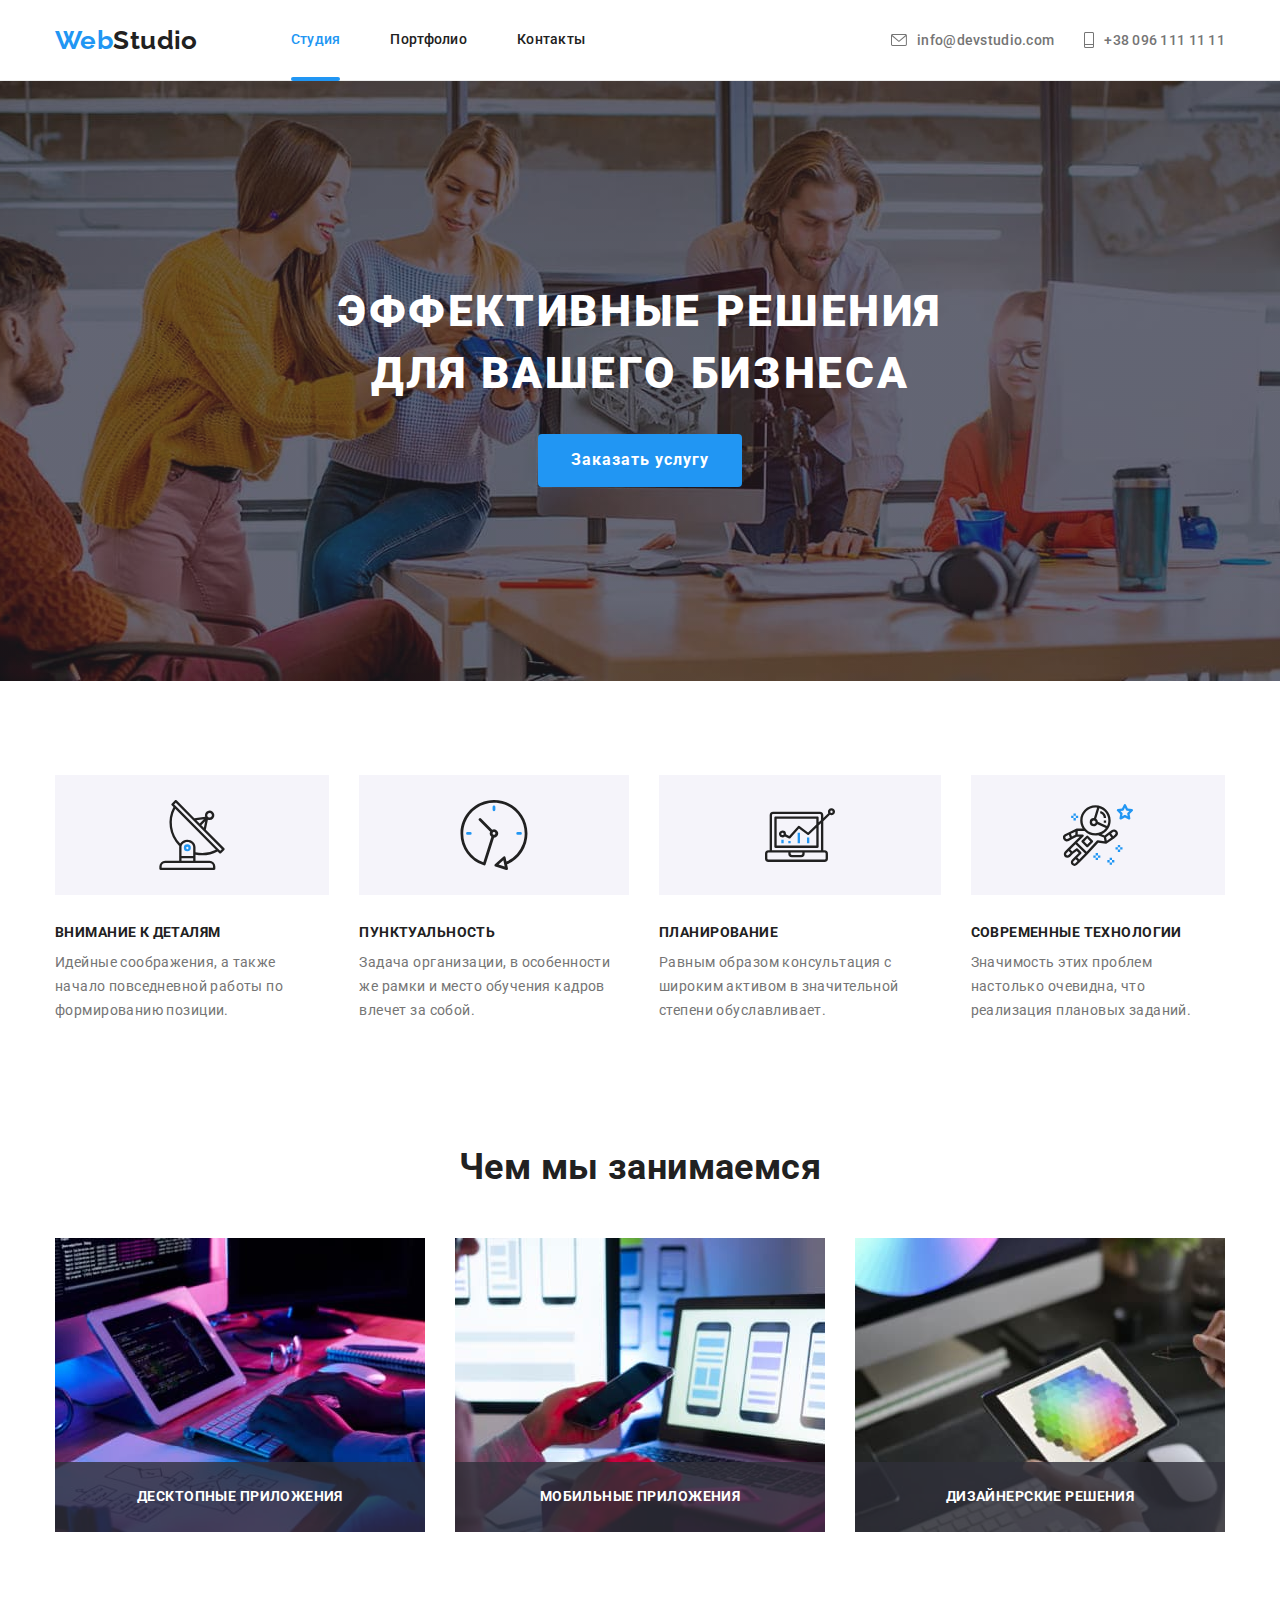
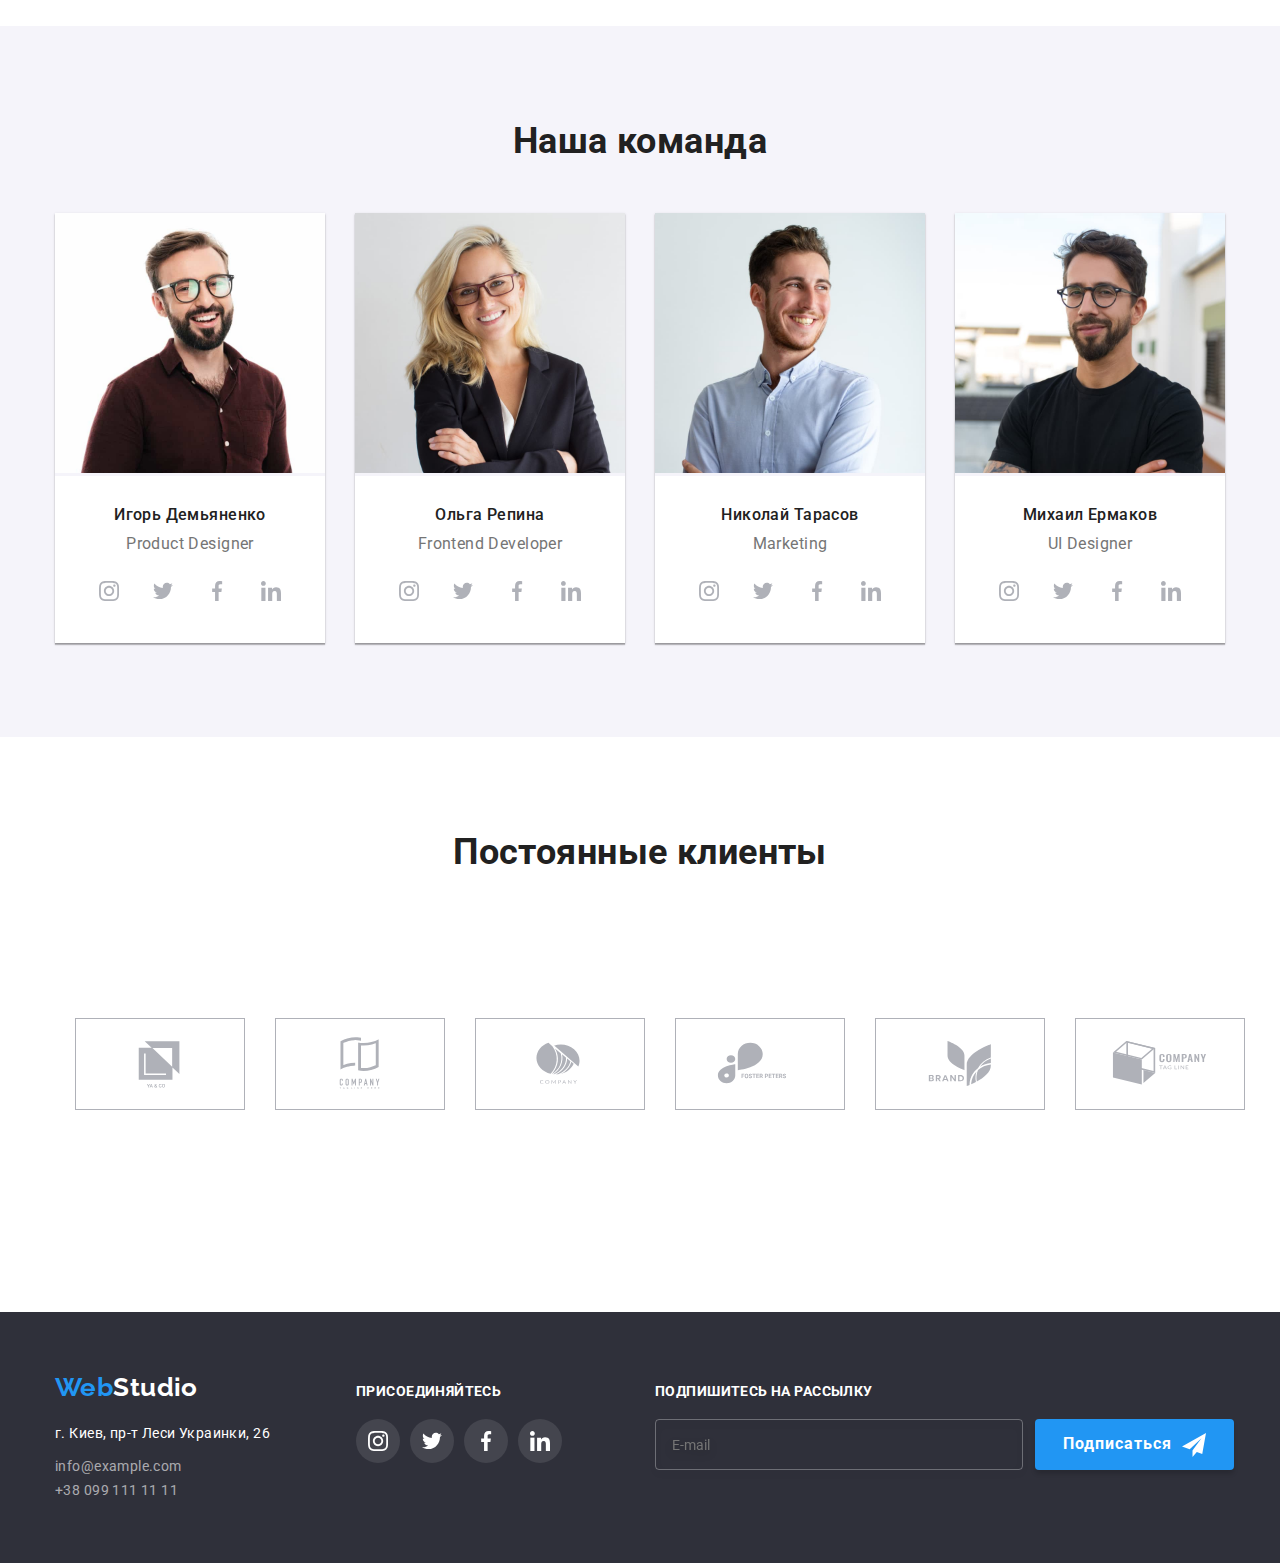
==== commit ac19dd78: "добавляет стили секций в сасс-файлы" ====
--- a/index.html
+++ b/index.html
@@ -63,7 +63,7 @@
       </section>
       <section class="benefits">
         <div class="benefits__container">
-          <h2 class="benefits__tittle benefits__title--visually-hidden">Наши преимущества</h2>
+          <h2 class="benefits__tittle benefits__title--hidden">Наши преимущества</h2>
           <ul class="benefits__list">
             <li class="benefits__item benefits__item--antenna">
               <h3 class="benefits__title">Внимание к деталям</h3>
@@ -533,11 +533,11 @@
         </div>
       </div>
     </footer>
-    <div class="backdrop--is-hidden" data-modal>
+    <!-- <div class="backdrop" data-modal>
       <div class="modal">
-        <form class="form modal__form">
+        <form class="form">
           <p class="form__text">Оставьте свои данные, мы вам перезвоним</p>
-          <div class="form-field form__form-field">
+          <div class="form__form-field">
             <label class="form-field__label" for="name">Имя</label>
             <input class="form-field__input" type="text" name="name" id="name" />
             <label class="form-field__icon" for="name">
@@ -582,13 +582,13 @@
           <button class="submit form__submit" type="submit">Отправить</button>
         </form>
 
-        <button class="close modal__close" data-modal-close>
+        <button class="modal__close" data-modal-close>
           <svg class="close__icon" width="18px" height="18px">
             <use href="./images/icons.svg#close3"></use>
           </svg>
         </button>
       </div>
-    </div>
+    </div> -->
 
     <script src="./js/modal.js"></script>
   </body>
--- a/css/main.min.css
+++ b/css/main.min.css
@@ -1,2 +1 @@
-body{background-color:#fff;color:#757575;font-family:Roboto,sans-serif;letter-spacing:.03em;font-size:14px;text-decoration:none}.header{border-bottom:1px solid #ececec}.header__nav,.address{display:-webkit-box;display:-ms-flexbox;display:flex;-webkit-box-align:center;-ms-flex-align:center;align-items:center}.header__container{display:-webkit-box;display:-ms-flexbox;display:flex;margin-left:auto;margin-right:auto;width:1200px;padding-left:15px;padding-right:15px}.header__list{display:-webkit-box;display:-ms-flexbox;display:flex;margin:0 0 0 93px;padding:0;list-style:none}.header__item:not(:last-child){margin-right:50px}.header__link{display:block;padding-top:32px;padding-bottom:32px;text-decoration:none;font-style:normal;color:#212121;font-weight:500;line-height:1.14;letter-spacing:0.02em;-webkit-transition:color 250ms cubic-bezier(0.4, 0, 0.2, 1);transition:color 250ms cubic-bezier(0.4, 0, 0.2, 1)}.header__link:hover,.header__link:focus{color:#2196f3}.header__link--current{color:#2196f3;position:relative;display:block}.header__link--current::after{content:'';position:absolute;left:0;bottom:-1px;display:block;width:100%;height:4px;border-radius:2px;background-color:currentColor}.address{display:-webkit-box;display:-ms-flexbox;display:flex;margin:0;padding:0;margin-left:auto;list-style:none}.address__item:not(:last-child){margin-right:30px}.address__link{display:-webkit-box;display:-ms-flexbox;display:flex;padding-top:32px;padding-bottom:32px;color:#757575;-webkit-box-align:center;-ms-flex-align:center;align-items:center;font-weight:500;font-style:normal;line-height:16px;letter-spacing:0.02em;text-decoration:none;font-style:normal;-webkit-transition:color 250ms cubic-bezier(0.4, 0, 0.2, 1);transition:color 250ms cubic-bezier(0.4, 0, 0.2, 1)}.address__link:hover,.address__link:focus{color:#2196f3}.address__links--footer{font-style:normal;font-size:14px;line-height:1.7;text-decoration:none;-webkit-transition:color 250ms cubic-bezier(0.4, 0, 0.2, 1);transition:color 250ms cubic-bezier(0.4, 0, 0.2, 1);color:rgba(255,255,255,0.6)}.address__links--footer:hover,.address__links--footer:focus{color:#2196f3}.address__icon-envelope{width:16px;height:12px;fill:#757575;margin-right:10px;-webkit-transition:fill 250ms cubic-bezier(0.4, 0, 0.2, 1);transition:fill 250ms cubic-bezier(0.4, 0, 0.2, 1)}.address__link:hover .address__icon-envelope,.address__link:focus .address__icon-envelope{fill:#2196f3}.address__icon-mob{width:10px;height:16px;fill:#757575;margin-right:10px;-webkit-transition:fill 250ms cubic-bezier(0.4, 0, 0.2, 1);transition:fill 250ms cubic-bezier(0.4, 0, 0.2, 1)}.address__link:hover .address__icon-mob,.address__link:focus .address__icon-mob{fill:#2196f3}.logo{color:#2196f3;font-family:Raleway, sans-serif;font-weight:700;font-size:26px;line-height:1.19;text-decoration:none}.logo__text--black{color:#212121}.logo__text--white{color:#fff}.hero{background-color:#212121;text-align:center;padding-bottom:200px;padding-top:200px}.hero--overlay{max-width:1600px;height:600px;margin-left:auto;margin-right:auto;background-image:-webkit-gradient(linear, left top, left bottom, from(rgba(47,48,58,0.4)), to(rgba(47,48,58,0.4))),url(../images/herobg/Img.jpg);background-image:linear-gradient(rgba(47,48,58,0.4), rgba(47,48,58,0.4)),url(../images/herobg/Img.jpg);background-repeat:no-repeat;background-position:center;background-size:cover}.hero__container{margin-left:auto;margin-right:auto;width:1200px;padding-left:15px;padding-right:15px}.hero__title{margin:auto;margin-bottom:30px;color:#fff;width:696px;font-weight:900;font-size:44px;line-height:1.4;letter-spacing:0.06em;text-transform:uppercase;text-align:center}.hero__button{display:inline-block;border:1px solid transparent;border-radius:4px;color:#212121;background-color:#f5f4fa;cursor:pointer;font-family:inherit;-webkit-transition:color 250ms cubic-bezier(0.4, 0, 0.2, 1),background-color 250ms cubic-bezier(0.4, 0, 0.2, 1),-webkit-box-shadow 250ms cubic-bezier(0.4, 0, 0.2, 1);transition:color 250ms cubic-bezier(0.4, 0, 0.2, 1),background-color 250ms cubic-bezier(0.4, 0, 0.2, 1),-webkit-box-shadow 250ms cubic-bezier(0.4, 0, 0.2, 1);transition:color 250ms cubic-bezier(0.4, 0, 0.2, 1),background-color 250ms cubic-bezier(0.4, 0, 0.2, 1),box-shadow 250ms cubic-bezier(0.4, 0, 0.2, 1);transition:color 250ms cubic-bezier(0.4, 0, 0.2, 1),background-color 250ms cubic-bezier(0.4, 0, 0.2, 1),box-shadow 250ms cubic-bezier(0.4, 0, 0.2, 1),-webkit-box-shadow 250ms cubic-bezier(0.4, 0, 0.2, 1)}.hero__button--prymery{padding:10px 32px;min-width:200px;color:#fff;background-color:#2196f3;font-weight:700;font-size:16px;line-height:1.9;letter-spacing:0.06em;text-align:center;-webkit-transition:background-color 250ms cubic-bezier(0.4, 0, 0.2, 1);transition:background-color 250ms cubic-bezier(0.4, 0, 0.2, 1)}.benefits{padding-bottom:94px;padding-top:94px}.benefits__container{margin-left:auto;margin-right:auto;width:1200px;padding-left:15px;padding-right:15px}.benefits__item--antenna::before{background-image:url(../../images/icon/icon_benefits/antenna.svg)}.benefits__item--clock::before{background-image:url(../../images/icon/icon_benefits/clock.svg)}.benefits__item--diagram::before{background-image:url(../../images/icon/icon_benefits/diagram.svg)}.benefits__item--astronaut::before{background-image:url(../../images/icon/icon_benefits/astronaut.svg)}.benefits__item::before{display:block;content:'';margin-bottom:30px;height:120px;background-repeat:no-repeat;background-position:center;background-size:70px;background-color:#f5f4fa}.benefits__item{margin-bottom:30px}.benefits__item:not(:first-child){margin-left:30px}.benefits__list{display:-webkit-box;display:-ms-flexbox;display:flex;-webkit-box-align:center;-ms-flex-align:center;align-items:center;list-style:none}.benefits__title{color:#212121;margin-top:0;margin-bottom:10px;font-weight:700;font-size:14px;line-height:1.14;text-transform:uppercase}.benefits__text{margin-top:0;margin-bottom:0;line-height:1.7}.benefits__title--visually-hidden{position:absolute;width:1px;height:1px;margin:-1px;border:0;padding:0;white-space:nowrap;-webkit-clip-path:inset(100%);clip-path:inset(100%);clip:rect(0 0 0 0);overflow:hidden}.work{padding-top:0;padding-bottom:94px}.work__container{margin-left:auto;margin-right:auto;width:1200px;padding-left:15px;padding-right:15px}.work__title{margin-top:0;margin-bottom:50px;padding-top:0;color:#212121;font-weight:700;font-size:36px;line-height:1.17;text-align:center}.work__list{display:-webkit-box;display:-ms-flexbox;display:flex;-ms-flex-wrap:nowrap;flex-wrap:nowrap;padding:0;margin:0;list-style:none}.work__item{width:370px;margin-right:30px}.work__item:nth-child(3n){margin-right:0}.thumbs{position:relative}.thumbs__image{display:block;min-width:100%;height:auto}.thumbs__text{position:absolute;left:0;bottom:0;display:-webkit-box;display:-ms-flexbox;display:flex;-webkit-box-align:center;-ms-flex-align:center;align-items:center;-webkit-box-pack:center;-ms-flex-pack:center;justify-content:center;margin:0;font-weight:700;font-size:14px;line-height:1.14;letter-spacing:0.03em;text-transform:uppercase;color:#fff;background-color:rgba(47,48,58,0.8);width:370px;height:70px}.command{background:#f5f4fa;padding-top:94px;padding-bottom:94px}.command__container{margin-left:auto;margin-right:auto;width:1200px;padding-left:15px;padding-right:15px}.command__title{margin-top:0;margin-bottom:50px;padding-top:0;color:#212121;font-weight:700;font-size:36px;line-height:1.17;text-align:center}.command__list{display:-webkit-box;display:-ms-flexbox;display:flex;list-style:none;padding:0;margin:0}.card-contents{text-align:center;padding-top:30px;padding-bottom:30px;background-color:#fff}.command__item{width:calc((100% - 90px) / 4);margin-right:30px;-webkit-box-shadow:0px 1px 3px rgba(0,0,0,0.12),0px 1px 1px rgba(0,0,0,0.14),0px 2px 1px rgba(0,0,0,0.2);box-shadow:0px 1px 3px rgba(0,0,0,0.12),0px 1px 1px rgba(0,0,0,0.14),0px 2px 1px rgba(0,0,0,0.2);border-radius:0px 0px 4px 4p}.command__item:nth-child(4n){margin-right:0}.card-contents__title{margin-top:0;margin-bottom:10px;color:#212121;font-weight:500;font-size:16px;line-height:1.18}.card-contents__text{margin-top:0;margin-bottom:16px;color:#757575;font-size:16px;line-height:1.18}.card-contents__social{display:-webkit-box;display:-ms-flexbox;display:flex;padding:0;margin:0;list-style:none;-webkit-box-pack:center;-ms-flex-pack:center;justify-content:center}.card-contents__link{display:-webkit-box;display:-ms-flexbox;display:flex;-webkit-box-align:center;-ms-flex-align:center;align-items:center;-webkit-box-pack:center;-ms-flex-pack:center;justify-content:center;width:44px;height:44px;border-radius:50%;-webkit-transition:background-color 250ms cubic-bezier(0.4, 0, 0.2, 1);transition:background-color 250ms cubic-bezier(0.4, 0, 0.2, 1)}.card-contents__link:hover,.card-contents__link:focus{background-color:#2196f3}.card-contents__item{display:-webkit-box;display:-ms-flexbox;display:flex;-webkit-box-align:center;-ms-flex-align:center;align-items:center;-webkit-box-pack:center;-ms-flex-pack:center;justify-content:center;margin-right:10px}.card-contents__item:nth-child(4){margin-right:0}.card-contents__icon{fill:#afb1b8;background-color:transparent;width:20px;height:20px;-webkit-transition:fill 250ms cubic-bezier(0.4, 0, 0.2, 1);transition:fill 250ms cubic-bezier(0.4, 0, 0.2, 1)}.card-contents__link:hover .card-contents__icon,.card-contents__icon .card-contents__link:focus{fill:#ffffff}.clients{padding-bottom:94px;padding-top:94px}.clients__container{margin-left:auto;margin-right:auto;width:1200px;padding-left:15px;padding-right:15px}.clients__title{margin-top:0;margin-bottom:50px;padding-top:0;color:#212121;font-weight:700;font-size:36px;line-height:1.17;text-align:center}.clients__list{display:-webkit-box;display:-ms-flexbox;display:flex;padding:0;margin:0;list-style:none;-webkit-box-pack:center;-ms-flex-pack:center;justify-content:center}.clients__item{display:-webkit-box;display:-ms-flexbox;display:flex;-webkit-box-align:center;-ms-flex-align:center;align-items:center;-webkit-box-pack:center;-ms-flex-pack:center;justify-content:center;margin-right:30px}.clients__item:nth-child(6){margin-right:0}.clients__link{display:-webkit-box;display:-ms-flexbox;display:flex;-webkit-box-align:center;-ms-flex-align:center;align-items:center;-webkit-box-pack:center;-ms-flex-pack:center;justify-content:center;width:170px;height:92px;border:1px solid #afb1b8;-webkit-transition:border 250ms cubic-bezier(0.4, 0, 0.2, 1);transition:border 250ms cubic-bezier(0.4, 0, 0.2, 1)}.clients__link:hover,.clients__link:focus{border:1px solid #2196f3}.clients__icon{fill:#afb1b8;width:106px;height:60px;-webkit-transition:fill 250ms cubic-bezier(0.4, 0, 0.2, 1);transition:fill 250ms cubic-bezier(0.4, 0, 0.2, 1)}.clients__link:hover .clients__icon,.clients__link:focus .clients__icon{fill:#2196f3}.footer{display:-webkit-box;display:-ms-flexbox;display:flex;-webkit-box-orient:vertical;-webkit-box-direction:normal;-ms-flex-direction:column;flex-direction:column;padding-top:60px;padding-bottom:60px;background-color:#2f303a}.footer__container-foot{display:-webkit-box;display:-ms-flexbox;display:flex;-webkit-box-pack:start;-ms-flex-pack:start;justify-content:flex-start;-webkit-box-align:baseline;-ms-flex-align:baseline;align-items:baseline;margin-left:auto;margin-right:auto;width:1200px;padding-left:15px;padding-right:15px}.footer__address-footer{margin-right:70px}.footer__address{margin-top:20px;width:231px}.footer__text{margin-top:0;margin-bottom:9px;color:#fff;line-height:1.7;font-style:normal}.footer__list{list-style-type:none;padding:0;margin:0}.footer__list:last-child{margin-bottom:0}.footer__item{margin-bottom:9px;color:#fff;line-height:1.7;font-style:normal}.join{margin-right:93px}.join__text{color:#fff;font-family:Roboto;font-weight:700;font-size:14px;line-height:1.14;margin-bottom:20px;margin-top:0;text-transform:uppercase}.join__list{display:-webkit-box;display:-ms-flexbox;display:flex;padding:0;margin:0;list-style:none;-webkit-box-pack:center;-ms-flex-pack:center;justify-content:center}.join__item{display:-webkit-box;display:-ms-flexbox;display:flex;-webkit-box-align:center;-ms-flex-align:center;align-items:center;-webkit-box-pack:center;-ms-flex-pack:center;justify-content:center;margin-right:10px;background-color:rgba(255,255,255,0.1);border-radius:50%}.join__item:nth-child(4){margin-right:0}.join__link{display:-webkit-box;display:-ms-flexbox;display:flex;-webkit-box-align:center;-ms-flex-align:center;align-items:center;-webkit-box-pack:center;-ms-flex-pack:center;justify-content:center;width:44px;height:44px;border-radius:50%;text-decoration:none;-webkit-transition:background-color 250ms cubic-bezier(0.4, 0, 0.2, 1);transition:background-color 250ms cubic-bezier(0.4, 0, 0.2, 1)}.join__link:hover,.join__link:focus{background-color:#2196f3;border-radius:50%}.join__icon{fill:#ffffff;width:20px;height:20px}.send__text{margin-top:0;margin-bottom:20px;text-transform:uppercase;width:219px;font-weight:700;line-height:1.14;letter-spacing:0.03em;color:#fff}.form{display:-webkit-box;display:-ms-flexbox;display:flex}.form__input{margin-right:12px;padding:15px 16px;width:368px;border:1px solid rgba(255,255,255,0.3);-webkit-filter:drop-shadow(0px 4px 4px rgba(0,0,0,0.15));filter:drop-shadow(0px 4px 4px rgba(0,0,0,0.15));border-radius:4px;background:transparent;color:#fff}.form__button{display:-webkit-inline-box;display:-ms-inline-flexbox;display:inline-flex;-webkit-box-align:center;-ms-flex-align:center;align-items:center;padding:10px 28px;background-color:#2196f3;-webkit-box-shadow:0px 4px 4px rgba(0,0,0,0.15);box-shadow:0px 4px 4px rgba(0,0,0,0.15);border:transparent;border-radius:4px;color:#fff;font-size:16px;font-weight:700;line-height:1.9;letter-spacing:0.06em;-webkit-transition:background-color 250ms cubic-bezier(0.4, 0, 0.2, 1);transition:background-color 250ms cubic-bezier(0.4, 0, 0.2, 1)}.form__button:focus,.form__button:hover{background-color:#188ce8}.form-icon{fill:#fff;margin-left:10px}
-/*# sourceMappingURL=main.min.css.map */+.benefits__title--hidden{position:absolute;width:1px;height:1px;margin:-1px;border:0;padding:0;white-space:nowrap;-webkit-clip-path:inset(100%);clip-path:inset(100%);clip:rect(0 0 0 0);overflow:hidden}.join__list,.footer__list,.command__list,.work__list,.benefits__list,.address,.header__list{padding:0;margin:0;list-style:none}.join__link,.address__links--footer,.address__link,.header__link{text-decoration:none;font-style:normal}.thumbs__image{display:block;min-width:100%;height:auto}.clients__list,.clients,.command,.benefits{padding-bottom:94px;padding-top:94px}.hero__button{display:inline-block;border:1px solid rgba(0,0,0,0);border-radius:4px;color:#212121;background-color:#f5f4fa;cursor:pointer;font-family:inherit;-webkit-transition:color 250ms cubic-bezier(0.4, 0, 0.2, 1),background-color 250ms cubic-bezier(0.4, 0, 0.2, 1),-webkit-box-shadow 250ms cubic-bezier(0.4, 0, 0.2, 1);transition:color 250ms cubic-bezier(0.4, 0, 0.2, 1),background-color 250ms cubic-bezier(0.4, 0, 0.2, 1),-webkit-box-shadow 250ms cubic-bezier(0.4, 0, 0.2, 1);transition:color 250ms cubic-bezier(0.4, 0, 0.2, 1),background-color 250ms cubic-bezier(0.4, 0, 0.2, 1),box-shadow 250ms cubic-bezier(0.4, 0, 0.2, 1);transition:color 250ms cubic-bezier(0.4, 0, 0.2, 1),background-color 250ms cubic-bezier(0.4, 0, 0.2, 1),box-shadow 250ms cubic-bezier(0.4, 0, 0.2, 1),-webkit-box-shadow 250ms cubic-bezier(0.4, 0, 0.2, 1)}.clients__container,.command__container,.work__container,.benefits__container{margin-left:auto;margin-right:auto;width:1200px;padding-left:15px;padding-right:15px}body{background-color:#fff;color:#757575;font-family:Roboto,sans-serif;letter-spacing:.03em;font-size:14px;text-decoration:none}.header{border-bottom:1px solid #ececec}.header__nav,.address{display:-webkit-box;display:-ms-flexbox;display:flex;-webkit-box-align:center;-ms-flex-align:center;align-items:center}.header__container{display:-webkit-box;display:-ms-flexbox;display:flex;margin-left:auto;margin-right:auto;width:1200px;padding-left:15px;padding-right:15px}.header__list{display:-webkit-box;display:-ms-flexbox;display:flex;margin-left:93px}.header__item:not(:last-child){margin-right:50px}.header__link{display:block;padding-top:32px;padding-bottom:32px;font-style:normal;color:#212121;font-weight:500;line-height:1.14;letter-spacing:.02em;-webkit-transition:color 250ms cubic-bezier(0.4, 0, 0.2, 1);transition:color 250ms cubic-bezier(0.4, 0, 0.2, 1)}.header__link:hover,.header__link:focus{color:#2196f3}.header__link--current{color:#2196f3;position:relative;display:block}.header__link--current::after{content:"";position:absolute;left:0;bottom:-1px;display:block;width:100%;height:4px;border-radius:2px;background-color:currentColor}.address{display:-webkit-box;display:-ms-flexbox;display:flex;margin-left:auto}.address__item:not(:last-child){margin-right:30px}.address__link{display:-webkit-box;display:-ms-flexbox;display:flex;padding-top:32px;padding-bottom:32px;color:#757575;-webkit-box-align:center;-ms-flex-align:center;align-items:center;font-weight:500;line-height:16px;letter-spacing:.02em;-webkit-transition:color 250ms cubic-bezier(0.4, 0, 0.2, 1);transition:color 250ms cubic-bezier(0.4, 0, 0.2, 1)}.address__link:hover,.address__link:focus{color:#2196f3}.address__links--footer{font-size:14px;line-height:1.7;-webkit-transition:color 250ms cubic-bezier(0.4, 0, 0.2, 1);transition:color 250ms cubic-bezier(0.4, 0, 0.2, 1);color:rgba(255,255,255,.6)}.address__links--footer:hover,.address__links--footer:focus{color:#2196f3}.address__icon-envelope{width:16px;height:12px;fill:#757575;margin-right:10px;-webkit-transition:fill 250ms cubic-bezier(0.4, 0, 0.2, 1);transition:fill 250ms cubic-bezier(0.4, 0, 0.2, 1)}.address__link:hover .address__icon-envelope,.address__link:focus .address__icon-envelope{fill:#2196f3}.address__icon-mob{width:10px;height:16px;fill:#757575;margin-right:10px;-webkit-transition:fill 250ms cubic-bezier(0.4, 0, 0.2, 1);transition:fill 250ms cubic-bezier(0.4, 0, 0.2, 1)}.address__link:hover .address__icon-mob,.address__link:focus .address__icon-mob{fill:#2196f3}.logo{color:#2196f3;font-family:Raleway,sans-serif;font-weight:700;font-size:26px;line-height:1.19;text-decoration:none}.logo__text--black{color:#212121}.logo__text--white{color:#fff}.hero{background-color:#212121;text-align:center;padding-bottom:200px;padding-top:200px}.hero--overlay{max-width:1600px;height:600px;margin-left:auto;margin-right:auto;background-image:-webkit-gradient(linear, left top, left bottom, from(rgba(47, 48, 58, 0.4)), to(rgba(47, 48, 58, 0.4))),url(../images/herobg/Img.jpg);background-image:linear-gradient(rgba(47, 48, 58, 0.4), rgba(47, 48, 58, 0.4)),url(../images/herobg/Img.jpg);background-repeat:no-repeat;background-position:center;background-size:cover}.hero__container{margin-left:auto;margin-right:auto;width:1200px;padding-left:15px;padding-right:15px}.hero__title{margin:auto;margin-bottom:30px;color:#fff;width:696px;font-weight:900;font-size:44px;line-height:1.4;letter-spacing:.06em;text-transform:uppercase;text-align:center}.hero__button--prymery{padding:10px 32px;min-width:200px;color:#fff;background-color:#2196f3;font-weight:700;font-size:16px;line-height:1.9;letter-spacing:.06em;text-align:center;-webkit-transition:background-color 250ms cubic-bezier(0.4, 0, 0.2, 1);transition:background-color 250ms cubic-bezier(0.4, 0, 0.2, 1)}.hero__button--prymery:hover{background-color:#188ce8}.benefits__item--antenna::before{background-image:url(../../images/icon/icon_benefits/antenna.svg)}.benefits__item--clock::before{background-image:url(../../images/icon/icon_benefits/clock.svg)}.benefits__item--diagram::before{background-image:url(../../images/icon/icon_benefits/diagram.svg)}.benefits__item--astronaut::before{background-image:url(../../images/icon/icon_benefits/astronaut.svg)}.benefits__item::before{display:block;content:"";margin-bottom:30px;height:120px;background-repeat:no-repeat;background-position:center;background-size:70px;background-color:#f5f4fa}.benefits__item{margin-bottom:30px}.benefits__item:not(:first-child){margin-left:30px}.benefits__list{display:-webkit-box;display:-ms-flexbox;display:flex;-webkit-box-align:center;-ms-flex-align:center;align-items:center}.benefits__title{color:#212121;margin-top:0;margin-bottom:10px;font-weight:700;font-size:14px;line-height:1.14;text-transform:uppercase}.benefits__text{margin-top:0;margin-bottom:0;line-height:1.7}.work{padding-top:0;padding-bottom:94px}.work__title{margin-top:0;margin-bottom:50px;padding-top:0;color:#212121;font-weight:700;font-size:36px;line-height:1.17;text-align:center}.work__list{display:-webkit-box;display:-ms-flexbox;display:flex;-ms-flex-wrap:nowrap;flex-wrap:nowrap}.work__item{width:370px;margin-right:30px}.work__item:nth-child(3n){margin-right:0}.thumbs{position:relative}.thumbs__text{position:absolute;left:0;bottom:0;display:-webkit-box;display:-ms-flexbox;display:flex;-webkit-box-align:center;-ms-flex-align:center;align-items:center;-webkit-box-pack:center;-ms-flex-pack:center;justify-content:center;margin:0;font-weight:700;font-size:14px;line-height:1.14;letter-spacing:.03em;text-transform:uppercase;color:#fff;background-color:rgba(47,48,58,.8);width:370px;height:70px}.command{background:#f5f4fa}.command__title{margin-top:0;margin-bottom:50px;padding-top:0;color:#212121;font-weight:700;font-size:36px;line-height:1.17;text-align:center}.command__list{display:-webkit-box;display:-ms-flexbox;display:flex}.card-contents{text-align:center;padding-top:30px;padding-bottom:30px;background-color:#fff}.command__item{width:calc((100% - 90px)/4);margin-right:30px;-webkit-box-shadow:0px 1px 3px rgba(0,0,0,.12),0px 1px 1px rgba(0,0,0,.14),0px 2px 1px rgba(0,0,0,.2);box-shadow:0px 1px 3px rgba(0,0,0,.12),0px 1px 1px rgba(0,0,0,.14),0px 2px 1px rgba(0,0,0,.2);border-radius:0px 0px 4px 4p}.command__item:nth-child(4n){margin-right:0}.card-contents__title{margin-top:0;margin-bottom:10px;color:#212121;font-weight:500;font-size:16px;line-height:1.18}.card-contents__text{margin-top:0;margin-bottom:16px;color:#757575;font-size:16px;line-height:1.18}.card-contents__social{display:-webkit-box;display:-ms-flexbox;display:flex;padding:0;margin:0;list-style:none;-webkit-box-pack:center;-ms-flex-pack:center;justify-content:center}.card-contents__link{display:-webkit-box;display:-ms-flexbox;display:flex;-webkit-box-align:center;-ms-flex-align:center;align-items:center;-webkit-box-pack:center;-ms-flex-pack:center;justify-content:center;width:44px;height:44px;border-radius:50%;-webkit-transition:background-color 250ms cubic-bezier(0.4, 0, 0.2, 1);transition:background-color 250ms cubic-bezier(0.4, 0, 0.2, 1)}.card-contents__link:hover,.card-contents__link:focus{background-color:#2196f3}.card-contents__item{display:-webkit-box;display:-ms-flexbox;display:flex;-webkit-box-align:center;-ms-flex-align:center;align-items:center;-webkit-box-pack:center;-ms-flex-pack:center;justify-content:center;margin-right:10px}.card-contents__item:nth-child(4){margin-right:0}.card-contents__icon{fill:#afb1b8;background-color:rgba(0,0,0,0);width:20px;height:20px;-webkit-transition:fill 250ms cubic-bezier(0.4, 0, 0.2, 1);transition:fill 250ms cubic-bezier(0.4, 0, 0.2, 1)}.card-contents__link:hover .card-contents__icon,.card-contents__icon .card-contents__link:focus{fill:#fff}.clients__title{margin-top:0;margin-bottom:50px;padding-top:0;color:#212121;font-weight:700;font-size:36px;line-height:1.17;text-align:center}.clients__list{display:-webkit-box;display:-ms-flexbox;display:flex;-webkit-box-pack:center;-ms-flex-pack:center;justify-content:center}.clients__item{display:-webkit-box;display:-ms-flexbox;display:flex;-webkit-box-align:center;-ms-flex-align:center;align-items:center;-webkit-box-pack:center;-ms-flex-pack:center;justify-content:center;margin-right:30px}.clients__item:nth-child(6){margin-right:0}.clients__link{display:-webkit-box;display:-ms-flexbox;display:flex;-webkit-box-align:center;-ms-flex-align:center;align-items:center;-webkit-box-pack:center;-ms-flex-pack:center;justify-content:center;width:170px;height:92px;border:1px solid #afb1b8;-webkit-transition:border 250ms cubic-bezier(0.4, 0, 0.2, 1);transition:border 250ms cubic-bezier(0.4, 0, 0.2, 1)}.clients__link:hover,.clients__link:focus{border:1px solid #2196f3}.clients__icon{fill:#afb1b8;width:106px;height:60px;-webkit-transition:fill 250ms cubic-bezier(0.4, 0, 0.2, 1);transition:fill 250ms cubic-bezier(0.4, 0, 0.2, 1)}.clients__link:hover .clients__icon,.clients__link:focus .clients__icon{fill:#2196f3}.footer{display:-webkit-box;display:-ms-flexbox;display:flex;-webkit-box-orient:vertical;-webkit-box-direction:normal;-ms-flex-direction:column;flex-direction:column;padding-top:60px;padding-bottom:60px;background-color:#2f303a}.footer__container-foot{display:-webkit-box;display:-ms-flexbox;display:flex;-webkit-box-pack:start;-ms-flex-pack:start;justify-content:flex-start;-webkit-box-align:baseline;-ms-flex-align:baseline;align-items:baseline;margin-left:auto;margin-right:auto;width:1200px;padding-left:15px;padding-right:15px}.footer__address-footer{margin-right:70px}.footer__address{margin-top:20px;width:231px}.footer__text{margin-top:0;margin-bottom:9px;color:#fff;line-height:1.7;font-style:normal}.footer__list:last-child{margin-bottom:0}.footer__item{margin-bottom:9px;color:#fff;line-height:1.7;font-style:normal}.join{margin-right:93px}.join__text{color:#fff;font-family:Roboto;font-weight:700;font-size:14px;line-height:1.14;margin-bottom:20px;margin-top:0;text-transform:uppercase}.join__list{display:-webkit-box;display:-ms-flexbox;display:flex;-webkit-box-pack:center;-ms-flex-pack:center;justify-content:center}.join__item{display:-webkit-box;display:-ms-flexbox;display:flex;-webkit-box-align:center;-ms-flex-align:center;align-items:center;-webkit-box-pack:center;-ms-flex-pack:center;justify-content:center;margin-right:10px;background-color:rgba(255,255,255,.1);border-radius:50%}.join__item:nth-child(4){margin-right:0}.join__link{display:-webkit-box;display:-ms-flexbox;display:flex;-webkit-box-align:center;-ms-flex-align:center;align-items:center;-webkit-box-pack:center;-ms-flex-pack:center;justify-content:center;width:44px;height:44px;border-radius:50%;-webkit-transition:background-color 250ms cubic-bezier(0.4, 0, 0.2, 1);transition:background-color 250ms cubic-bezier(0.4, 0, 0.2, 1)}.join__link:hover,.join__link:focus{background-color:#2196f3;border-radius:50%}.join__icon{fill:#fff;width:20px;height:20px}.send__text{margin-top:0;margin-bottom:20px;text-transform:uppercase;width:219px;font-weight:700;line-height:1.14;letter-spacing:.03em;color:#fff}.form{display:-webkit-box;display:-ms-flexbox;display:flex}.form__input{margin-right:12px;padding:15px 16px;width:368px;border:1px solid rgba(255,255,255,.3);-webkit-filter:drop-shadow(0px 4px 4px rgba(0, 0, 0, 0.15));filter:drop-shadow(0px 4px 4px rgba(0, 0, 0, 0.15));border-radius:4px;background:rgba(0,0,0,0);color:#fff}.form__button{display:-webkit-inline-box;display:-ms-inline-flexbox;display:inline-flex;-webkit-box-align:center;-ms-flex-align:center;align-items:center;padding:10px 28px;background-color:#2196f3;-webkit-box-shadow:0px 4px 4px rgba(0,0,0,.15);box-shadow:0px 4px 4px rgba(0,0,0,.15);border:rgba(0,0,0,0);border-radius:4px;color:#fff;font-size:16px;font-weight:700;line-height:1.9;letter-spacing:.06em;-webkit-transition:background-color 250ms cubic-bezier(0.4, 0, 0.2, 1);transition:background-color 250ms cubic-bezier(0.4, 0, 0.2, 1)}.form__button:focus,.form__button:hover{background-color:#188ce8}.form__icon{fill:#fff;margin-left:10px}/*# sourceMappingURL=main.min.css.map */